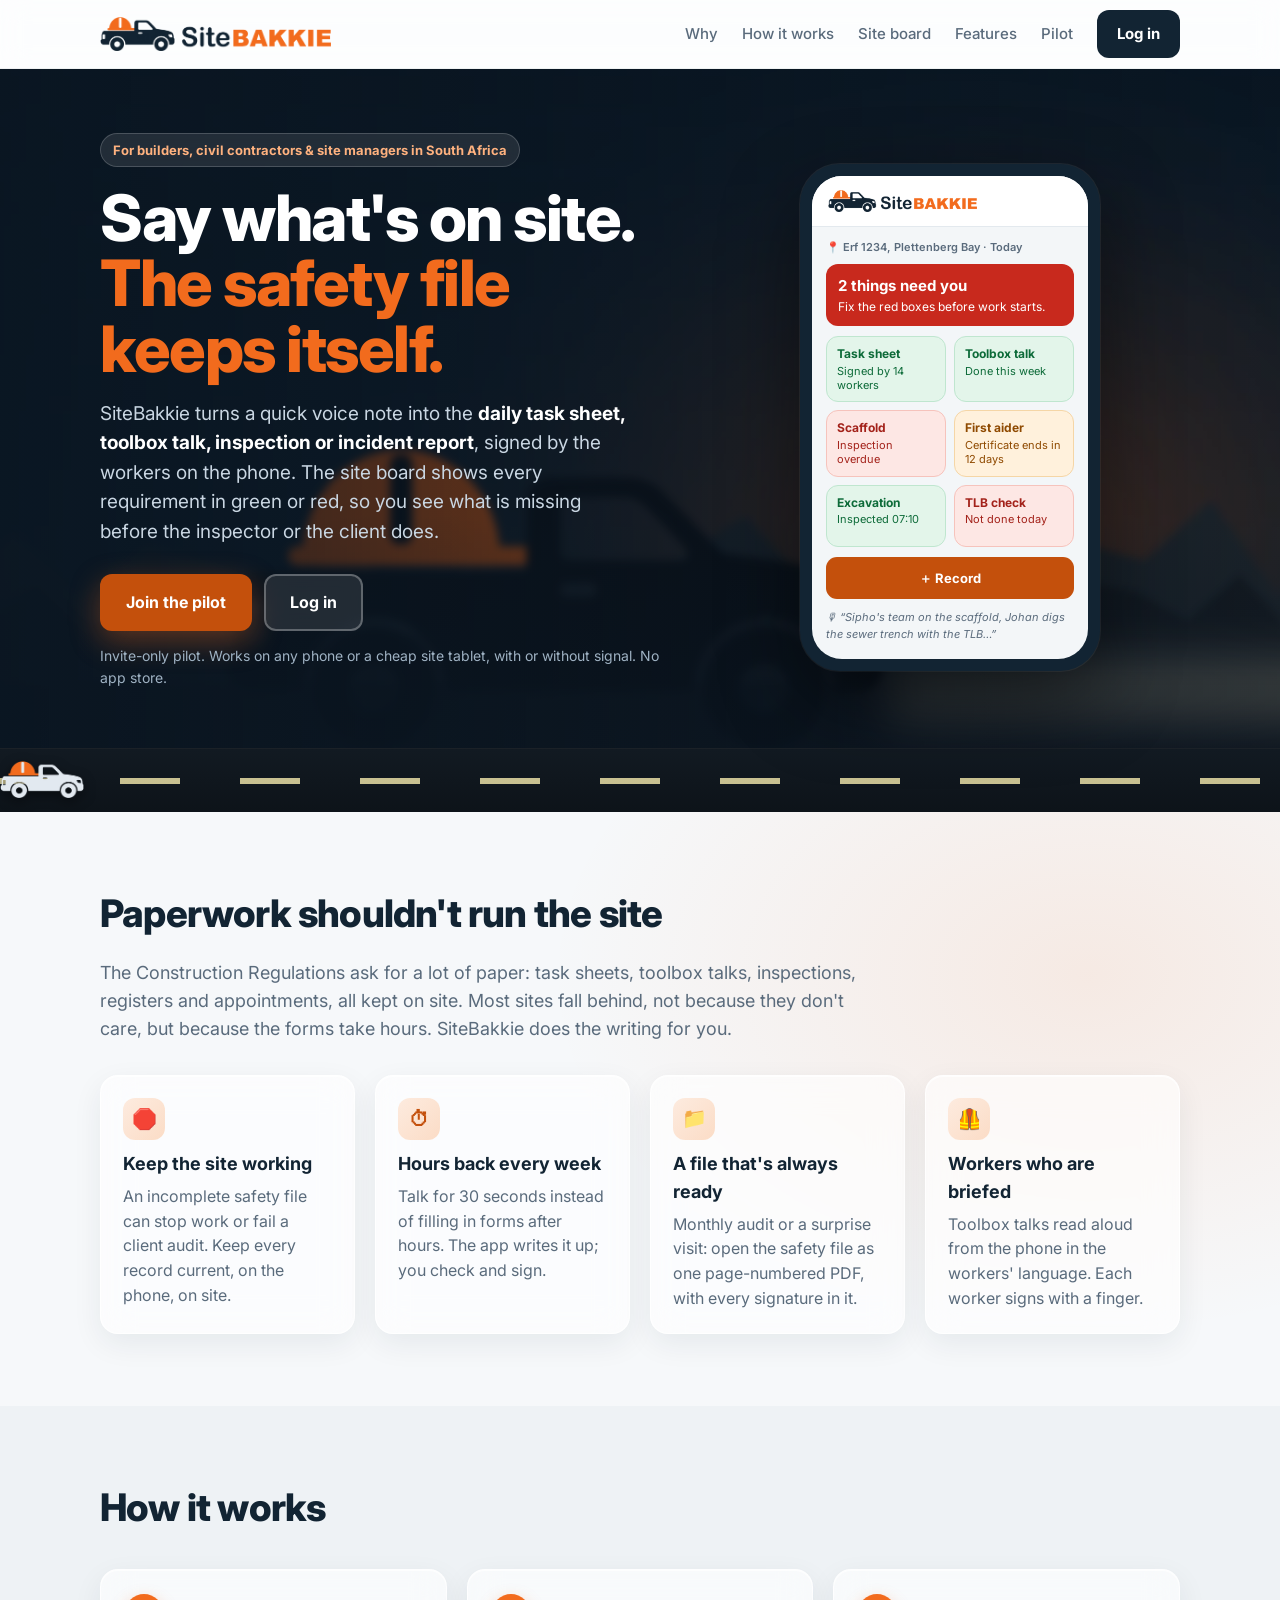
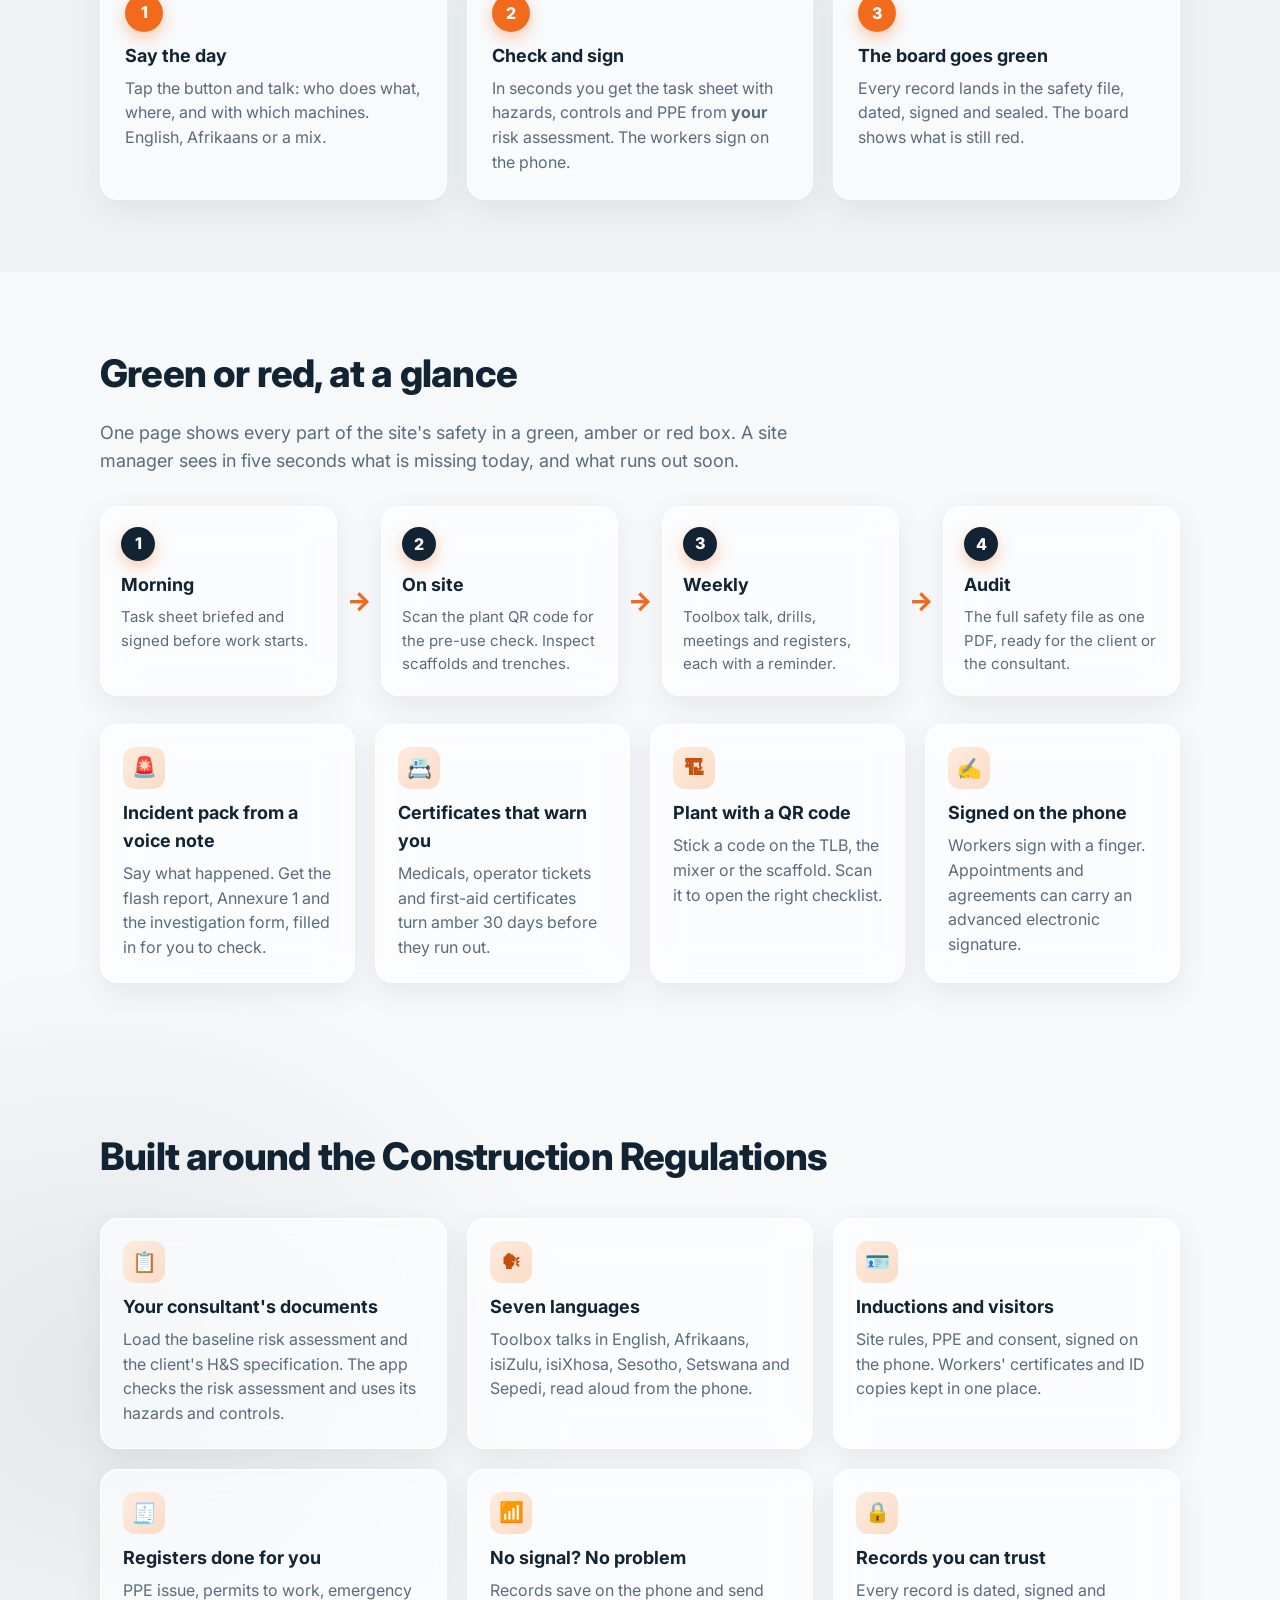
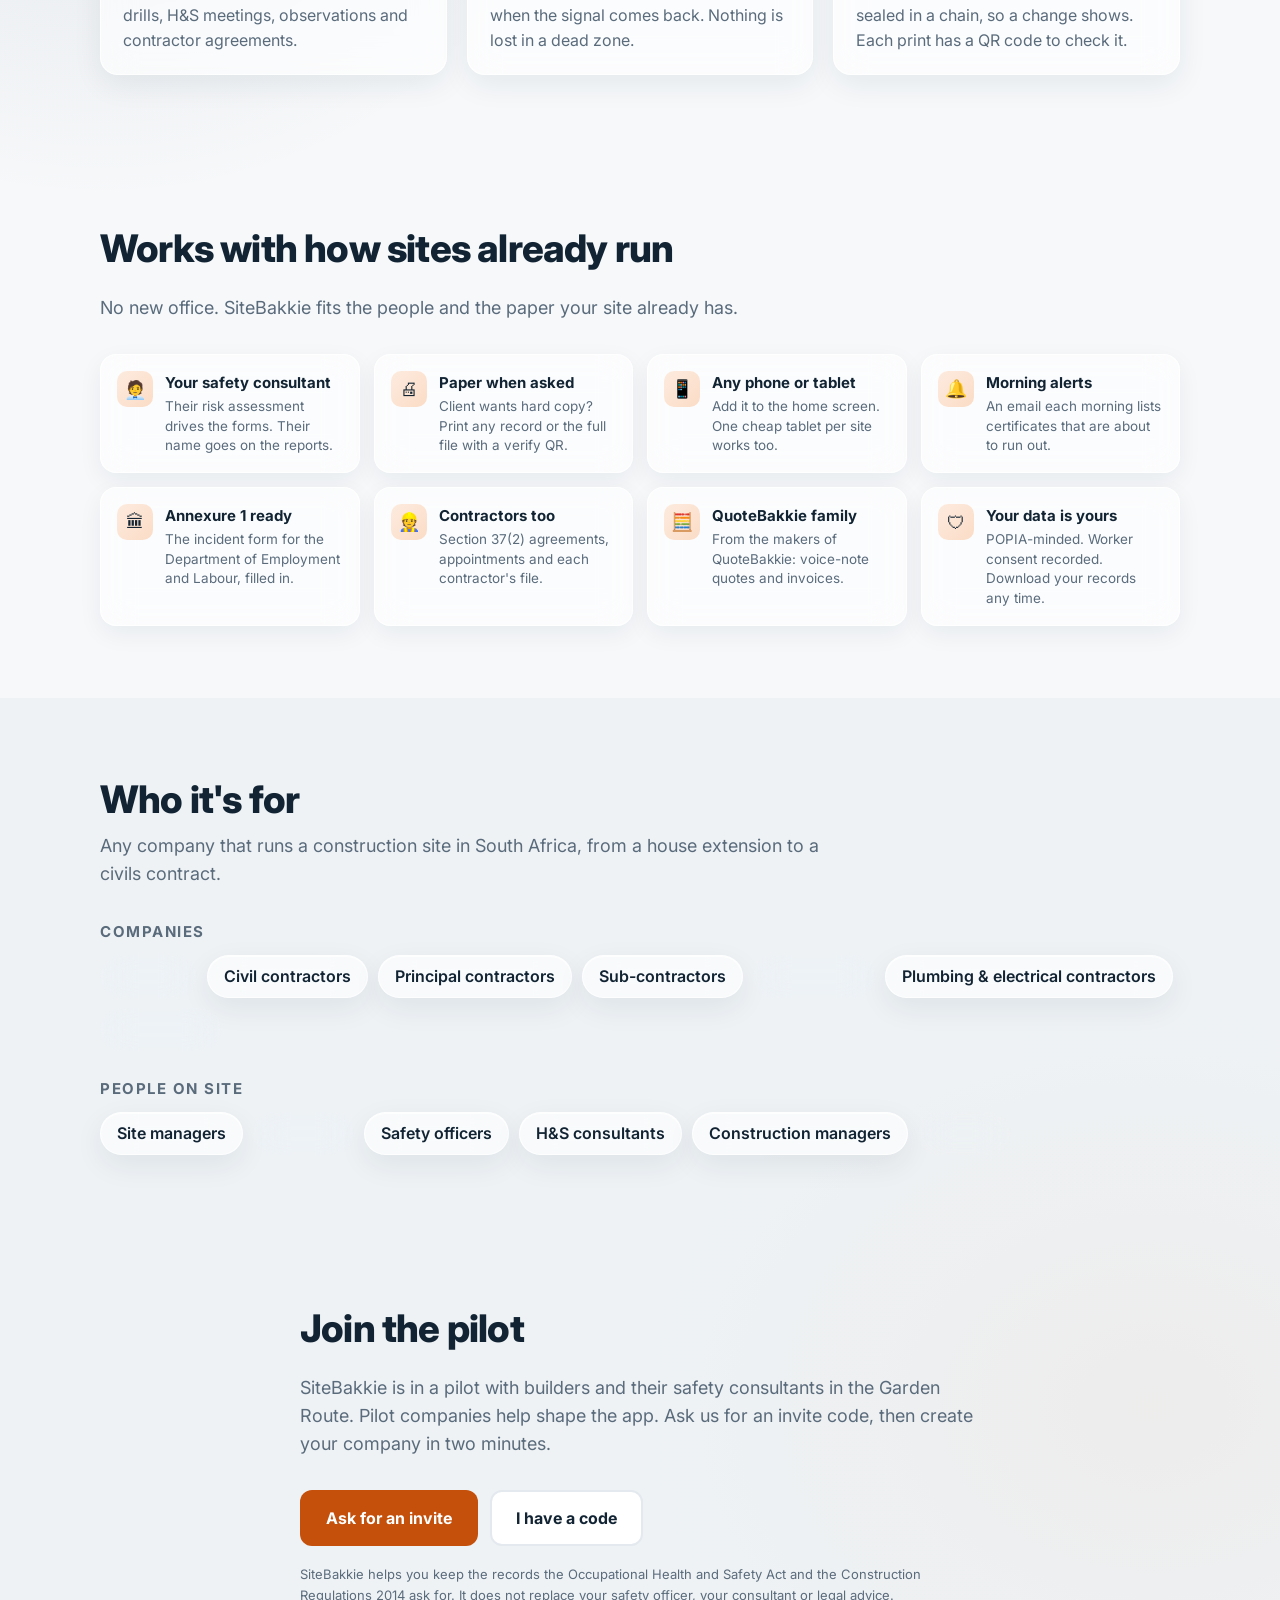
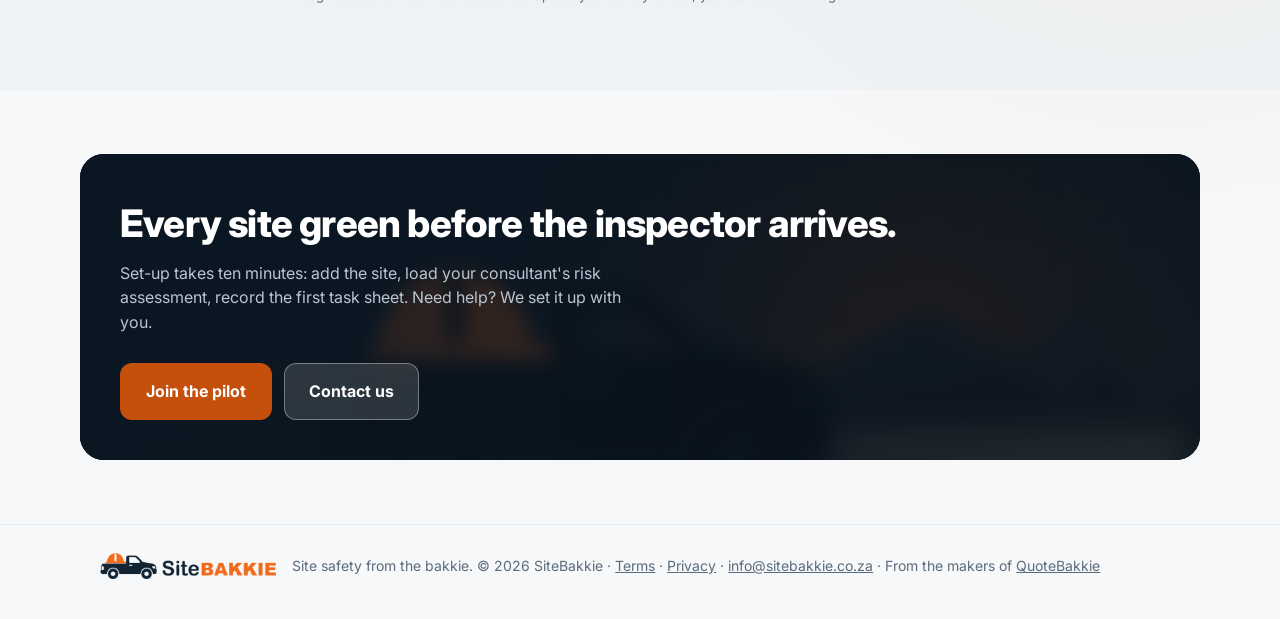
==== web/index.html @ 5ceeb289 "Landing page at the root, in the QuoteBakkie format Same layout, glass cards and bakkie-at-dusk scen" ====
<!doctype html>
<html lang="en">
<head>
<meta charset="utf-8">
<meta name="viewport" content="width=device-width, initial-scale=1">
<title>SiteBakkie · Construction health and safety from a voice note</title>
<meta name="description" content="SiteBakkie turns a voice note into the daily task sheet, toolbox talk, inspection or incident report, signed on the phone. A green-or-red site board shows what is missing. For South African builders and site managers.">
<meta name="theme-color" content="#ffffff">
<meta property="og:title" content="SiteBakkie · Site safety from the bakkie">
<meta property="og:description" content="Say what's on site. The safety file keeps itself.">
<meta property="og:image" content="https://www.sitebakkie.co.za/img/og.jpg">
<meta property="og:image:width" content="1200"><meta property="og:image:height" content="630">
<meta property="og:url" content="https://www.sitebakkie.co.za/"><meta property="og:type" content="website">
<meta property="og:site_name" content="SiteBakkie"><meta name="twitter:card" content="summary_large_image">
<link rel="icon" type="image/png" href="favicon.png">
<link rel="apple-touch-icon" href="icon-192.png">
<link rel="preconnect" href="https://fonts.googleapis.com">
<link rel="preconnect" href="https://fonts.gstatic.com" crossorigin>
<link rel="canonical" href="https://www.sitebakkie.co.za/">
<link href="https://fonts.googleapis.com/css2?family=Inter:wght@400;500;600;700;800&display=swap" rel="stylesheet">
<link rel="stylesheet" href="landing.css">
</head>
<body>

<header class="nav">
  <div class="wrap navrow">
    <a href="/" class="brand"><img src="logo.png" alt="SiteBakkie" height="34"></a>
    <nav class="links">
      <a href="#why">Why</a>
      <a href="#how">How it works</a>
      <a href="#board">Site board</a>
      <a href="#features">Features</a>
      <a href="#pilot">Pilot</a>
    </nav>
    <a href="/app.html" class="btn btn-dark" id="login-top">Log in</a>
  </div>
</header>

<main>
  <section class="hero">
    <div class="wrap herogrid">
      <div>
        <span class="pill">For builders, civil contractors &amp; site managers in South Africa</span>
        <h1>Say what's on site.<br><span class="accent">The safety file keeps itself.</span></h1>
        <p class="lead">SiteBakkie turns a quick voice note into the <b>daily task sheet, toolbox talk, inspection or incident report</b>, signed by the workers on the phone. The site board shows every requirement in green or red, so you see what is missing before the inspector or the client does.</p>
        <div class="ctas">
          <a href="/app.html#signup" class="btn btn-accent btn-lg">Join the pilot</a>
          <a href="/app.html" class="btn btn-ghost btn-lg" id="login-hero">Log in</a>
        </div>
        <p class="fine">Invite-only pilot. Works on any phone or a cheap site tablet, with or without signal. No app store.</p>
      </div>

      <!-- Phone mock: the site board -->
      <div class="phone" aria-hidden="true">
        <div class="screen">
          <div class="ph-head"><img src="logo.png" alt=""></div>
          <div class="ph-site">📍 Erf 1234, Plettenberg Bay · Today</div>
          <div class="ph-sum"><b>2 things need you</b>Fix the red boxes before work starts.</div>
          <div class="tiles">
            <div class="tile t-g"><b>Task sheet</b>Signed by 14 workers</div>
            <div class="tile t-g"><b>Toolbox talk</b>Done this week</div>
            <div class="tile t-r"><b>Scaffold</b>Inspection overdue</div>
            <div class="tile t-a"><b>First aider</b>Certificate ends in 12 days</div>
            <div class="tile t-g"><b>Excavation</b>Inspected 07:10</div>
            <div class="tile t-r"><b>TLB check</b>Not done today</div>
          </div>
          <div class="ph-btn">＋ Record</div>
          <div class="ph-note">🎙 “Sipho's team on the scaffold, Johan digs the sewer trench with the TLB…”</div>
        </div>
      </div>
    </div>
    <div class="road" aria-hidden="true"><img src="img/bakkie-light.png" alt="" class="driver"></div>
  </section>

  <section id="why">
    <div class="wrap">
      <h2>Paperwork shouldn't run the site</h2>
      <p class="sub">The Construction Regulations ask for a lot of paper: task sheets, toolbox talks, inspections, registers and appointments, all kept on site. Most sites fall behind, not because they don't care, but because the forms take hours. SiteBakkie does the writing for you.</p>
      <div class="grid why">
        <div class="feat"><div class="ico">🛑</div><h3>Keep the site working</h3><p>An incomplete safety file can stop work or fail a client audit. Keep every record current, on the phone, on site.</p></div>
        <div class="feat"><div class="ico">⏱</div><h3>Hours back every week</h3><p>Talk for 30 seconds instead of filling in forms after hours. The app writes it up; you check and sign.</p></div>
        <div class="feat"><div class="ico">📁</div><h3>A file that's always ready</h3><p>Monthly audit or a surprise visit: open the safety file as one page-numbered PDF, with every signature in it.</p></div>
        <div class="feat"><div class="ico">🦺</div><h3>Workers who are briefed</h3><p>Toolbox talks read aloud from the phone in the workers' language. Each worker signs with a finger.</p></div>
      </div>
    </div>
  </section>

  <section id="how" class="band">
    <div class="wrap">
      <h2>How it works</h2>
      <div class="steps">
        <div class="step"><div class="num">1</div><h3>Say the day</h3>
          <p>Tap the button and talk: who does what, where, and with which machines. English, Afrikaans or a mix.</p></div>
        <div class="step"><div class="num">2</div><h3>Check and sign</h3>
          <p>In seconds you get the task sheet with hazards, controls and PPE from <b>your</b> risk assessment. The workers sign on the phone.</p></div>
        <div class="step"><div class="num">3</div><h3>The board goes green</h3>
          <p>Every record lands in the safety file, dated, signed and sealed. The board shows what is still red.</p></div>
      </div>
    </div>
  </section>

  <section id="board">
    <div class="wrap">
      <h2>Green or red, at a glance</h2>
      <p class="sub">One page shows every part of the site's safety in a green, amber or red box. A site manager sees in five seconds what is missing today, and what runs out soon.</p>
      <div class="flow">
        <div class="fstep"><div class="fnum">1</div><h3>Morning</h3><p>Task sheet briefed and signed before work starts.</p></div>
        <div class="farrow">→</div>
        <div class="fstep"><div class="fnum">2</div><h3>On site</h3><p>Scan the plant QR code for the pre-use check. Inspect scaffolds and trenches.</p></div>
        <div class="farrow">→</div>
        <div class="fstep"><div class="fnum">3</div><h3>Weekly</h3><p>Toolbox talk, drills, meetings and registers, each with a reminder.</p></div>
        <div class="farrow">→</div>
        <div class="fstep"><div class="fnum">4</div><h3>Audit</h3><p>The full safety file as one PDF, ready for the client or the consultant.</p></div>
      </div>
      <div class="grid inv">
        <div class="feat"><div class="ico">🚨</div><h3>Incident pack from a voice note</h3><p>Say what happened. Get the flash report, Annexure 1 and the investigation form, filled in for you to check.</p></div>
        <div class="feat"><div class="ico">📇</div><h3>Certificates that warn you</h3><p>Medicals, operator tickets and first-aid certificates turn amber 30 days before they run out.</p></div>
        <div class="feat"><div class="ico">🏗</div><h3>Plant with a QR code</h3><p>Stick a code on the TLB, the mixer or the scaffold. Scan it to open the right checklist.</p></div>
        <div class="feat"><div class="ico">✍️</div><h3>Signed on the phone</h3><p>Workers sign with a finger. Appointments and agreements can carry an advanced electronic signature.</p></div>
      </div>
    </div>
  </section>

  <section id="features">
    <div class="wrap">
      <h2>Built around the Construction Regulations</h2>
      <div class="grid">
        <div class="feat"><div class="ico">📋</div><h3>Your consultant's documents</h3><p>Load the baseline risk assessment and the client's H&amp;S specification. The app checks the risk assessment and uses its hazards and controls.</p></div>
        <div class="feat"><div class="ico">🗣</div><h3>Seven languages</h3><p>Toolbox talks in English, Afrikaans, isiZulu, isiXhosa, Sesotho, Setswana and Sepedi, read aloud from the phone.</p></div>
        <div class="feat"><div class="ico">🪪</div><h3>Inductions and visitors</h3><p>Site rules, PPE and consent, signed on the phone. Workers' certificates and ID copies kept in one place.</p></div>
        <div class="feat"><div class="ico">🧾</div><h3>Registers done for you</h3><p>PPE issue, permits to work, emergency drills, H&amp;S meetings, observations and contractor agreements.</p></div>
        <div class="feat"><div class="ico">📶</div><h3>No signal? No problem</h3><p>Records save on the phone and send when the signal comes back. Nothing is lost in a dead zone.</p></div>
        <div class="feat"><div class="ico">🔒</div><h3>Records you can trust</h3><p>Every record is dated, signed and sealed in a chain, so a change shows. Each print has a QR code to check it.</p></div>
      </div>
    </div>
  </section>

  <section id="works-with">
    <div class="wrap">
      <h2>Works with how sites already run</h2>
      <p class="sub">No new office. SiteBakkie fits the people and the paper your site already has.</p>
      <div class="mini-grid">
        <div class="mini-f"><div class="mi">🧑‍💼</div><div><h3>Your safety consultant</h3><p>Their risk assessment drives the forms. Their name goes on the reports.</p></div></div>
        <div class="mini-f"><div class="mi">🖨</div><div><h3>Paper when asked</h3><p>Client wants hard copy? Print any record or the full file with a verify QR.</p></div></div>
        <div class="mini-f"><div class="mi">📱</div><div><h3>Any phone or tablet</h3><p>Add it to the home screen. One cheap tablet per site works too.</p></div></div>
        <div class="mini-f"><div class="mi">🔔</div><div><h3>Morning alerts</h3><p>An email each morning lists certificates that are about to run out.</p></div></div>
        <div class="mini-f"><div class="mi">🏛</div><div><h3>Annexure 1 ready</h3><p>The incident form for the Department of Employment and Labour, filled in.</p></div></div>
        <div class="mini-f"><div class="mi">👷</div><div><h3>Contractors too</h3><p>Section 37(2) agreements, appointments and each contractor's file.</p></div></div>
        <div class="mini-f"><div class="mi">🧮</div><div><h3>QuoteBakkie family</h3><p>From the makers of QuoteBakkie: voice-note quotes and invoices.</p></div></div>
        <div class="mini-f"><div class="mi">🛡</div><div><h3>Your data is yours</h3><p>POPIA-minded. Worker consent recorded. Download your records any time.</p></div></div>
      </div>
    </div>
  </section>

  <section class="band trades">
    <div class="wrap">
      <h2>Who it's for</h2>
      <p class="sub">Any company that runs a construction site in South Africa, from a house extension to a civils contract.</p>
      <h3 class="chiphead">Companies</h3>
      <div class="chips"><span>Builders</span><span>Civil contractors</span><span>Principal contractors</span><span>Sub-contractors</span><span>Renovators</span><span>Plumbing &amp; electrical contractors</span><span>Developers</span></div>
      <h3 class="chiphead">People on site</h3>
      <div class="chips"><span>Site managers</span><span>Foremen</span><span>Safety officers</span><span>H&amp;S consultants</span><span>Construction managers</span><span>Owners</span></div>
    </div>
  </section>

  <section id="pilot" class="band">
    <div class="wrap pilot">
      <h2>Join the pilot</h2>
      <p class="sub">SiteBakkie is in a pilot with builders and their safety consultants in the Garden Route. Pilot companies help shape the app. Ask us for an invite code, then create your company in two minutes.</p>
      <div class="ctas">
        <a href="mailto:info@sitebakkie.co.za?subject=SiteBakkie%20pilot" class="btn btn-accent btn-lg">Ask for an invite</a>
        <a href="/app.html#signup" class="btn btn-ghost btn-lg">I have a code</a>
      </div>
      <p class="legal">SiteBakkie helps you keep the records the Occupational Health and Safety Act and the Construction Regulations 2014 ask for. It does not replace your safety officer, your consultant or legal advice.</p>
    </div>
  </section>

  <section class="cta">
    <div class="wrap ctabox">
      <div>
        <h2>Every site green before the inspector arrives.</h2>
        <p>Set-up takes ten minutes: add the site, load your consultant's risk assessment, record the first task sheet. Need help? We set it up with you.</p>
      </div>
      <div class="ctas">
        <a href="/app.html#signup" class="btn btn-accent btn-lg">Join the pilot</a>
        <a href="mailto:info@sitebakkie.co.za" class="btn btn-light btn-lg">Contact us</a>
      </div>
    </div>
  </section>
</main>

<footer>
  <div class="wrap footrow">
    <img src="logo.png" alt="SiteBakkie" height="26">
    <span>Site safety from the bakkie. © 2026 SiteBakkie · <a href="/terms.html">Terms</a> · <a href="/privacy.html">Privacy</a> · <a href="mailto:info@sitebakkie.co.za">info@sitebakkie.co.za</a> · From the makers of <a href="https://www.quotebakkie.co.za">QuoteBakkie</a></span>
  </div>
</footer>

<script>
  // Someone who has logged in before sees "Open app" instead of "Log in".
  try {
    if (localStorage.getItem("ss-token"))
      ["login-top", "login-hero"].forEach(function (id) { document.getElementById(id).textContent = "Open app"; });
  } catch (e) {}
</script>
</body>
</html>
---- web/landing.css ----
:root { --navy: #122433; --accent: #f26b1d; --accent-dk: #c4500c; --ink: #122433; --muted: #5a6b7c;
  --bg: #ffffff; --soft: #f3f6f8; --line: #e3e9ee; }
* { box-sizing: border-box; }
html { scroll-behavior: smooth; }
body { margin: 0; background: var(--bg); color: var(--ink); font: 16px/1.55 Inter, -apple-system, "Segoe UI", Roboto, sans-serif; }
a { color: inherit; }
img { display: block; }
.wrap { max-width: 1120px; margin: 0 auto; padding: 0 20px; }

/* nav */
.nav { position: sticky; top: 0; z-index: 10; background: rgba(255,255,255,.94); backdrop-filter: blur(8px); border-bottom: 1px solid var(--line); }
.navrow { display: flex; align-items: center; gap: 24px; height: 68px; }
.brand img { height: 34px; width: auto; }
.links { display: flex; gap: 24px; margin-left: auto; font-weight: 500; font-size: 15px; }
.links a { text-decoration: none; color: var(--muted); } .links a:hover { color: var(--ink); }

/* buttons */
.btn { display: inline-flex; align-items: center; justify-content: center; text-decoration: none; font-weight: 700;
  border-radius: 12px; padding: 10px 18px; font-size: 15px; border: 2px solid transparent; white-space: nowrap; }
.btn-lg { padding: 14px 24px; font-size: 16px; }
.btn-dark { background: var(--navy); color: #fff; }
.btn-accent { background: var(--accent); color: #fff; } .btn-accent:hover { background: var(--accent-dk); }
.btn-ghost { border-color: var(--line); color: var(--ink); background: #fff; } .btn-ghost:hover { border-color: var(--ink); }
.btn-light { background: #fff; color: var(--navy); }

/* hero */
.hero { padding: 64px 0 72px; background: linear-gradient(180deg, #fff 0%, var(--soft) 100%); }
.herogrid { display: grid; grid-template-columns: 1.1fr .9fr; gap: 56px; align-items: center; }
.pill { display: inline-block; background: #fdebdf; color: var(--accent-dk); font-weight: 700; font-size: 13px; padding: 6px 12px; border-radius: 99px; }
h1 { font-size: clamp(40px, 6vw, 64px); line-height: 1.02; letter-spacing: -1.5px; margin: 18px 0 18px; font-weight: 800; }
.accent { color: var(--accent); }
.lead { font-size: 19px; color: var(--muted); max-width: 540px; margin: 0 0 28px; }
.ctas { display: flex; gap: 12px; flex-wrap: wrap; }
.fine { color: var(--muted); font-size: 14px; margin-top: 14px; }

/* phone mock */
.phone { justify-self: center; width: 300px; border-radius: 40px; background: var(--navy); padding: 12px;
  box-shadow: 0 30px 60px rgba(18,36,51,.25); }
.screen { background: var(--soft); border-radius: 30px; overflow: hidden; padding-bottom: 16px; }
.ph-head { background: #fff; padding: 14px 16px; border-bottom: 1px solid var(--line); }
.ph-head img { height: 22px; }
.ph-card { background: #fff; margin: 14px; border-radius: 14px; padding: 14px; border: 1px solid var(--line); font-size: 12px; }
.ph-num { color: var(--muted); font-size: 11px; }
.ph-title { font-weight: 800; font-size: 15px; margin: 2px 0; }
.ph-cust { color: var(--muted); margin-bottom: 8px; }
.ph-line { display: flex; justify-content: space-between; gap: 8px; padding: 6px 0; border-bottom: 1px solid var(--line); }
.ph-line b { white-space: nowrap; font-weight: 600; }
.ph-line.tbc b { color: #a26a00; }
.ph-total { display: flex; justify-content: space-between; font-weight: 800; font-size: 14px; padding-top: 8px;
  margin-top: 4px; border-top: 2px solid var(--accent); }
.ph-btn { margin: 0 14px; background: var(--accent); color: #fff; text-align: center; font-weight: 700; font-size: 13px; padding: 11px; border-radius: 11px; }
.ph-note { margin: 10px 14px 0; font-size: 11px; color: var(--muted); font-style: italic; }

/* sections */
section { padding: 72px 0; }
.band { background: var(--soft); }
h2 { font-size: clamp(28px, 4vw, 38px); letter-spacing: -.8px; margin: 0 0 32px; font-weight: 800; }
h3 { font-size: 18px; margin: 10px 0 6px; }
.steps { display: grid; grid-template-columns: repeat(3, 1fr); gap: 20px; }
.step { background: #fff; border-radius: 18px; padding: 24px; border: 1px solid var(--line); }
.step p, .feat p { color: var(--muted); margin: 0; }
.num { width: 38px; height: 38px; border-radius: 50%; background: var(--accent); color: #fff; font-weight: 800; display: grid; place-items: center; }
.grid { display: grid; grid-template-columns: repeat(3, 1fr); gap: 20px; }
.feat { padding: 22px; border-radius: 18px; border: 1px solid var(--line); }
.ico { width: 42px; height: 42px; border-radius: 12px; background: #fdebdf; color: var(--accent-dk); display: grid; place-items: center; font-weight: 800; font-size: 20px; }
.trades h2 { margin-bottom: 20px; }
.chiphead { font-size: 15px; color: var(--muted); text-transform: uppercase; letter-spacing: 1.5px; margin: 26px 0 12px; }
.sub { font-size: 18px; color: var(--muted); max-width: 760px; margin: -16px 0 32px; }
.grid.why { grid-template-columns: repeat(4, 1fr); }
.lead b { color: var(--ink); }
.chips { display: flex; flex-wrap: wrap; gap: 10px; }
.chips span { background: #fff; border: 1px solid var(--line); border-radius: 99px; padding: 8px 16px; font-weight: 600; }

.cta { padding: 64px 0; }
.ctabox { background: var(--navy); color: #fff; border-radius: 24px; padding: 40px; display: flex; gap: 28px;
  align-items: center; justify-content: space-between; flex-wrap: wrap; }
.ctabox h2 { margin-bottom: 8px; color: #fff; }
.ctabox p { color: #b9c6d2; margin: 0; max-width: 520px; }

footer { border-top: 1px solid var(--line); padding: 28px 0 40px; color: var(--muted); font-size: 14px; }
.footrow { display: flex; align-items: center; gap: 16px; flex-wrap: wrap; }
.footrow img { height: 26px; width: auto; }

.prices { display: grid; grid-template-columns: repeat(3, 1fr); gap: 20px; align-items: stretch; }
.price { background: #fff; border: 1px solid var(--line); border-radius: 20px; padding: 26px; display: flex; flex-direction: column; }
.price h3 { margin: 12px 0 4px; font-size: 18px; }
.price .amt { font-size: 40px; font-weight: 800; letter-spacing: -1px; }
.price .amt span { font-size: 16px; font-weight: 600; color: var(--muted); letter-spacing: 0; }
.price p { color: var(--muted); flex: 1; }
.price .btn { margin-top: 8px; }
.founder-card { border: 2px solid var(--accent); }
footer a { color: inherit; }
.flow { display: flex; align-items: stretch; gap: 10px; margin-bottom: 28px; }
.fstep { flex: 1; background: var(--soft); border-radius: 18px; padding: 20px; }
.fstep p { color: var(--muted); margin: 0; font-size: 15px; }
.fnum { width: 34px; height: 34px; border-radius: 50%; background: var(--navy); color: #fff; font-weight: 800; display: grid; place-items: center; }
.farrow { align-self: center; color: var(--accent); font-size: 26px; font-weight: 800; }
.grid.inv { grid-template-columns: repeat(4, 1fr); }
@media (max-width: 1060px) { .grid.why, .grid.inv { grid-template-columns: repeat(2, 1fr); } }
@media (max-width: 860px) {
  .herogrid { grid-template-columns: 1fr; gap: 40px; }
  .links { display: none; }
  .navrow { justify-content: space-between; }
  .steps, .grid, .grid.why, .grid.inv, .prices { grid-template-columns: 1fr; }
  .flow { flex-direction: column; } .farrow { transform: rotate(90deg); }
  .hero { padding: 40px 0 56px; }
  section { padding: 56px 0; }
  .ctabox { padding: 28px; }
}
@media (max-width: 360px) { .phone { width: 100%; } }


/* ================= Bakkie touches: scene, glass, road ================= */
body {
  background:
    radial-gradient(900px 600px at 85% 18%, rgba(242,107,29,.10), transparent 60%),
    radial-gradient(800px 700px at 8% 55%, rgba(18,36,51,.08), transparent 60%),
    radial-gradient(900px 700px at 90% 85%, rgba(242,107,29,.09), transparent 60%),
    #f6f8fa;
}
.nav { background: rgba(255,255,255,.72); backdrop-filter: blur(14px) saturate(1.4); -webkit-backdrop-filter: blur(14px) saturate(1.4);
  border-bottom: 1px solid rgba(18,36,51,.06); }

/* hero: blurred bakkie at dusk */
.hero { position: relative; overflow: hidden; background: #0c1a28; color: #fff; padding-bottom: 110px; }
.hero::before { content: ""; position: absolute; inset: -40px; background: url("img/site-scene.jpg") center 70% / cover no-repeat;
  filter: blur(4px) saturate(1.15) brightness(.9); transform: scale(1.04); }
.hero::after { content: ""; position: absolute; inset: 0;
  background: linear-gradient(90deg, rgba(10,22,34,.90) 0%, rgba(10,22,34,.62) 42%, rgba(10,22,34,.15) 100%),
              linear-gradient(180deg, rgba(10,22,34,.0) 60%, rgba(10,22,34,.55) 100%); }
.hero .wrap { position: relative; z-index: 2; }
.hero h1 { color: #fff; }
.hero .lead { color: #c9d6e2; }
.hero .lead b { color: #fff; }
.hero .fine { color: #9fb2c3; }
.hero .pill { background: rgba(255,255,255,.10); color: #ffb27f; border: 1px solid rgba(255,255,255,.18);
  backdrop-filter: blur(10px); -webkit-backdrop-filter: blur(10px); }
.hero .btn-ghost { background: rgba(255,255,255,.10); color: #fff; border-color: rgba(255,255,255,.28);
  backdrop-filter: blur(10px); -webkit-backdrop-filter: blur(10px); }
.hero .btn-ghost:hover { border-color: #fff; }
.hero .btn-accent { box-shadow: 0 10px 30px rgba(242,107,29,.35); }
.phone { color: var(--ink); box-shadow: 0 30px 80px rgba(0,0,0,.45), 0 0 0 1px rgba(255,255,255,.08); }

/* the road */
.road { position: absolute; left: 0; right: 0; bottom: 0; height: 64px; z-index: 1;
  background: linear-gradient(180deg, #121a22, #0d1319); border-top: 1px solid rgba(255,255,255,.06); overflow: hidden; }
.road::after { content: ""; position: absolute; left: -120px; right: -120px; top: 29px; height: 6px; border-radius: 3px;
  background: repeating-linear-gradient(90deg, #e9dfa6 0 60px, transparent 60px 120px); opacity: .85;
  animation: drive 3s linear infinite; }
@keyframes drive { to { transform: translateX(-120px); } }
@media (prefers-reduced-motion: reduce) { .road::after { animation: none; } }

/* glass cards */
.step, .feat, .price, .fstep, .chips span {
  background: rgba(255,255,255,.62);
  backdrop-filter: blur(16px) saturate(1.3); -webkit-backdrop-filter: blur(16px) saturate(1.3);
  border: 1px solid rgba(255,255,255,.8);
  box-shadow: 0 10px 30px rgba(18,36,51,.07), inset 0 1px 0 rgba(255,255,255,.7);
}
.feat, .step, .price { transition: transform .2s ease, box-shadow .2s ease; }
.feat:hover, .step:hover, .price:hover { transform: translateY(-3px); box-shadow: 0 16px 40px rgba(18,36,51,.12); }
.band { background: rgba(232,239,243,.55); }
.founder-card { border: 2px solid var(--accent); box-shadow: 0 16px 40px rgba(242,107,29,.18); }
.ico { background: linear-gradient(135deg, #fdebdf, #fbdcc6); }
.num, .fnum { box-shadow: 0 6px 16px rgba(242,107,29,.35); }
.num { background: var(--accent); } .fnum { background: var(--navy); }

/* call to action on the same blurred scene */
.ctabox { position: relative; overflow: hidden; background: #0c1a28; }
.ctabox::before { content: ""; position: absolute; inset: -30px; background: url("img/site-scene-blur.jpg") center 65% / cover;
  filter: blur(4px) brightness(.75); }
.ctabox::after { content: ""; position: absolute; inset: 0; background: linear-gradient(90deg, rgba(10,22,34,.92), rgba(10,22,34,.55)); }
.ctabox > * { position: relative; z-index: 1; }
.ctabox .btn-light { background: rgba(255,255,255,.14); color: #fff; border: 1px solid rgba(255,255,255,.35);
  backdrop-filter: blur(10px); -webkit-backdrop-filter: blur(10px); }

.road .driver { position: absolute; bottom: 14px; left: 0; width: 84px; height: auto; z-index: 2;
  animation: cruise 16s linear infinite; filter: drop-shadow(0 4px 6px rgba(0,0,0,.5)); }
@keyframes cruise { from { transform: translateX(-120px); } to { transform: translateX(calc(100vw + 20px)); } }
@media (prefers-reduced-motion: reduce) { .road .driver { animation: none; transform: translateX(40px); } }

/* contrast: white text on a darker orange */
.btn-accent { background: #c4500c; } .btn-accent:hover { background: #a8440a; }

/* works with */
.mini-grid { display: grid; grid-template-columns: repeat(4, 1fr); gap: 14px; }
.mini-f { display: flex; gap: 12px; align-items: flex-start; padding: 16px; border-radius: 16px;
  background: rgba(255,255,255,.62); backdrop-filter: blur(16px) saturate(1.3); -webkit-backdrop-filter: blur(16px) saturate(1.3);
  border: 1px solid rgba(255,255,255,.8); box-shadow: 0 8px 24px rgba(18,36,51,.06); }
.mini-f h3 { font-size: 15px; margin: 0 0 3px; }
.mini-f p { margin: 0; font-size: 13.5px; color: var(--muted); line-height: 1.45; }
.mi { flex: none; width: 36px; height: 36px; border-radius: 10px; display: grid; place-items: center; font-size: 18px;
  background: linear-gradient(135deg, #fdebdf, #fbdcc6); }
@media (max-width: 1060px) { .mini-grid { grid-template-columns: repeat(2, 1fr); } }
@media (max-width: 560px) { .mini-grid { grid-template-columns: 1fr; } }

/* phone mock: the site board */
.ph-site { font-size: 11px; color: var(--muted); margin: 12px 14px 0; font-weight: 600; }
.ph-sum { margin: 8px 14px 0; border-radius: 12px; padding: 10px 12px; background: #c8291d; color: #fff; font-size: 12px; }
.ph-sum b { display: block; font-size: 15px; }
.tiles { display: grid; grid-template-columns: 1fr 1fr; gap: 8px; margin: 10px 14px; }
.tile { border-radius: 12px; padding: 9px 10px; font-size: 11px; line-height: 1.3; border: 1px solid transparent; min-height: 62px; }
.tile b { display: block; font-size: 12px; margin-bottom: 2px; }
.t-g { background: #e3f5ea; color: #0d6b39; border-color: #bfe6cf; }
.t-r { background: #fde7e4; color: #a3221a; border-color: #f6c3bc; }
.t-a { background: #fff1dc; color: #8f4a00; border-color: #f5d6a6; }
.ph-btn { background: var(--accent-dk); }
.legal { font-size: 13px; color: var(--muted); max-width: 820px; margin-top: 18px; }
.pilot { max-width: 720px; }
@media (max-width: 420px) {
  .navrow { gap: 12px; }
  .brand img { height: 27px; }
  .nav .btn { padding: 8px 14px; }
}
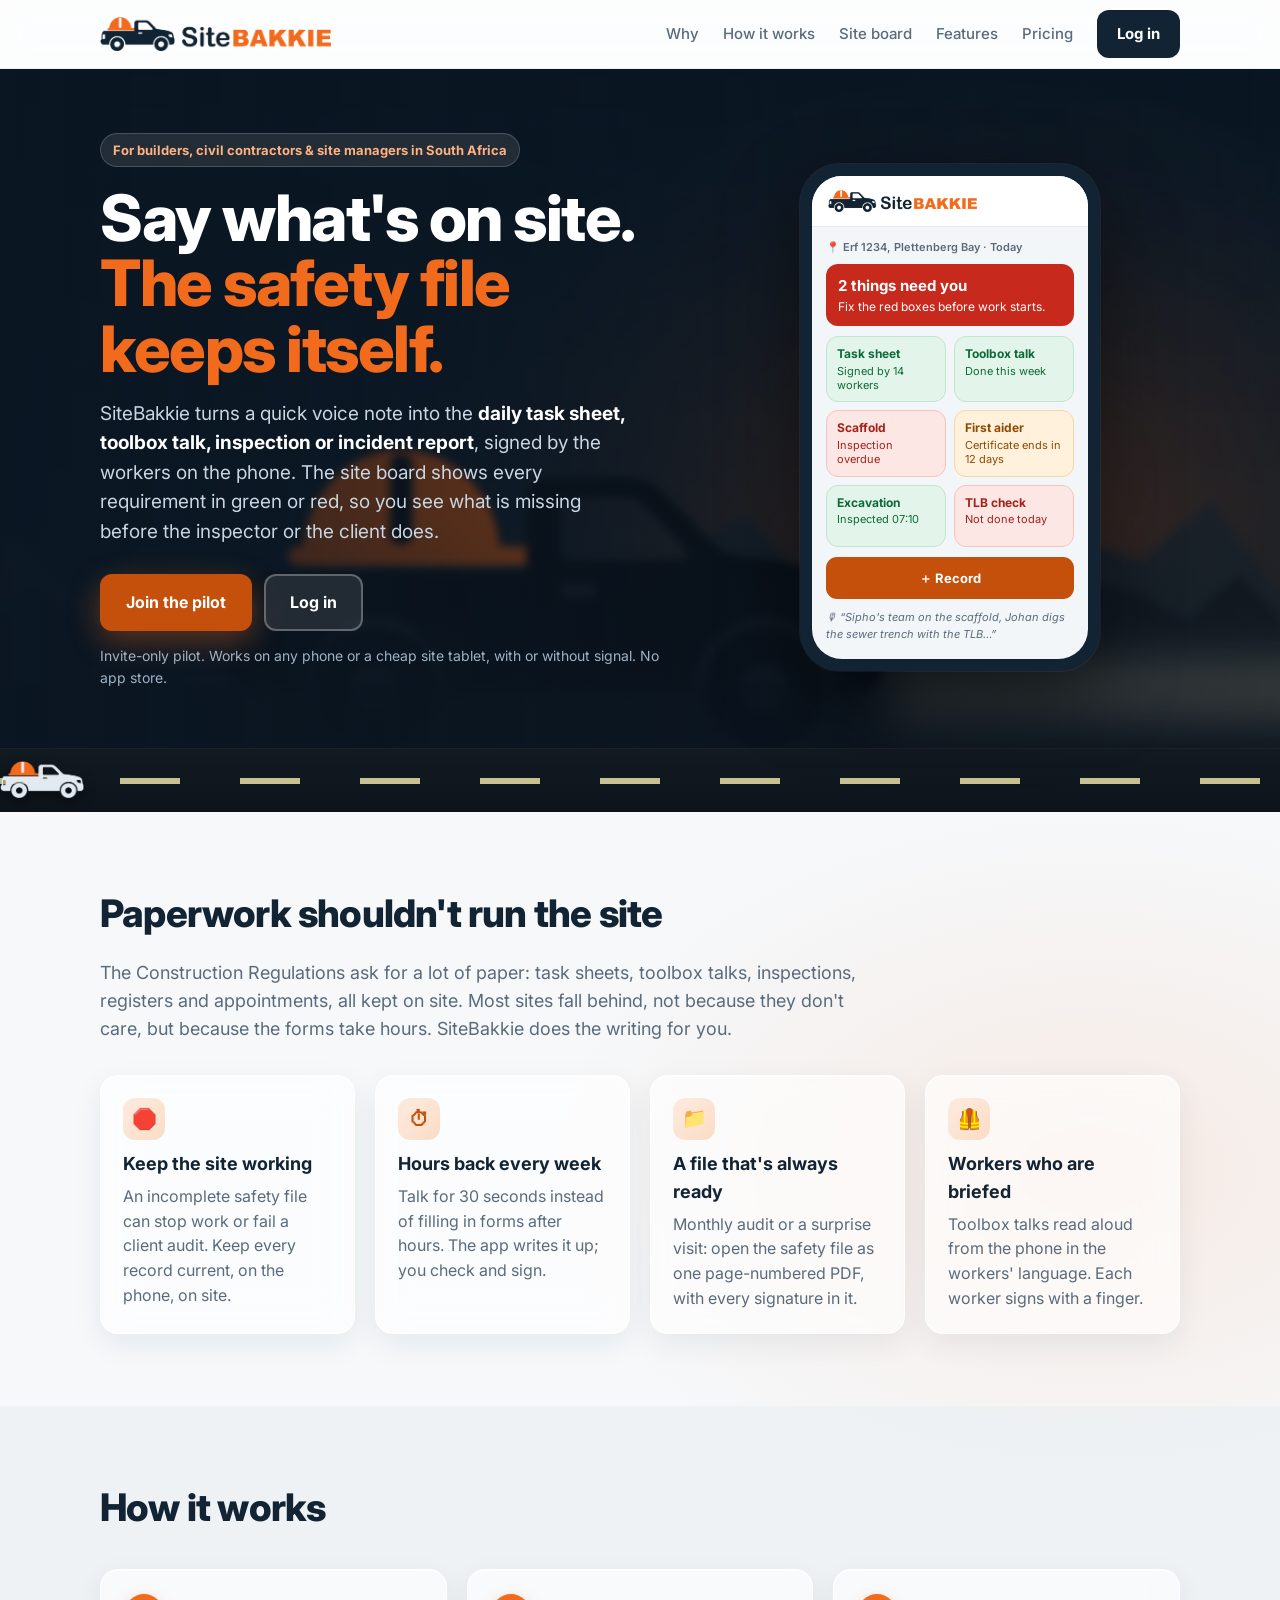
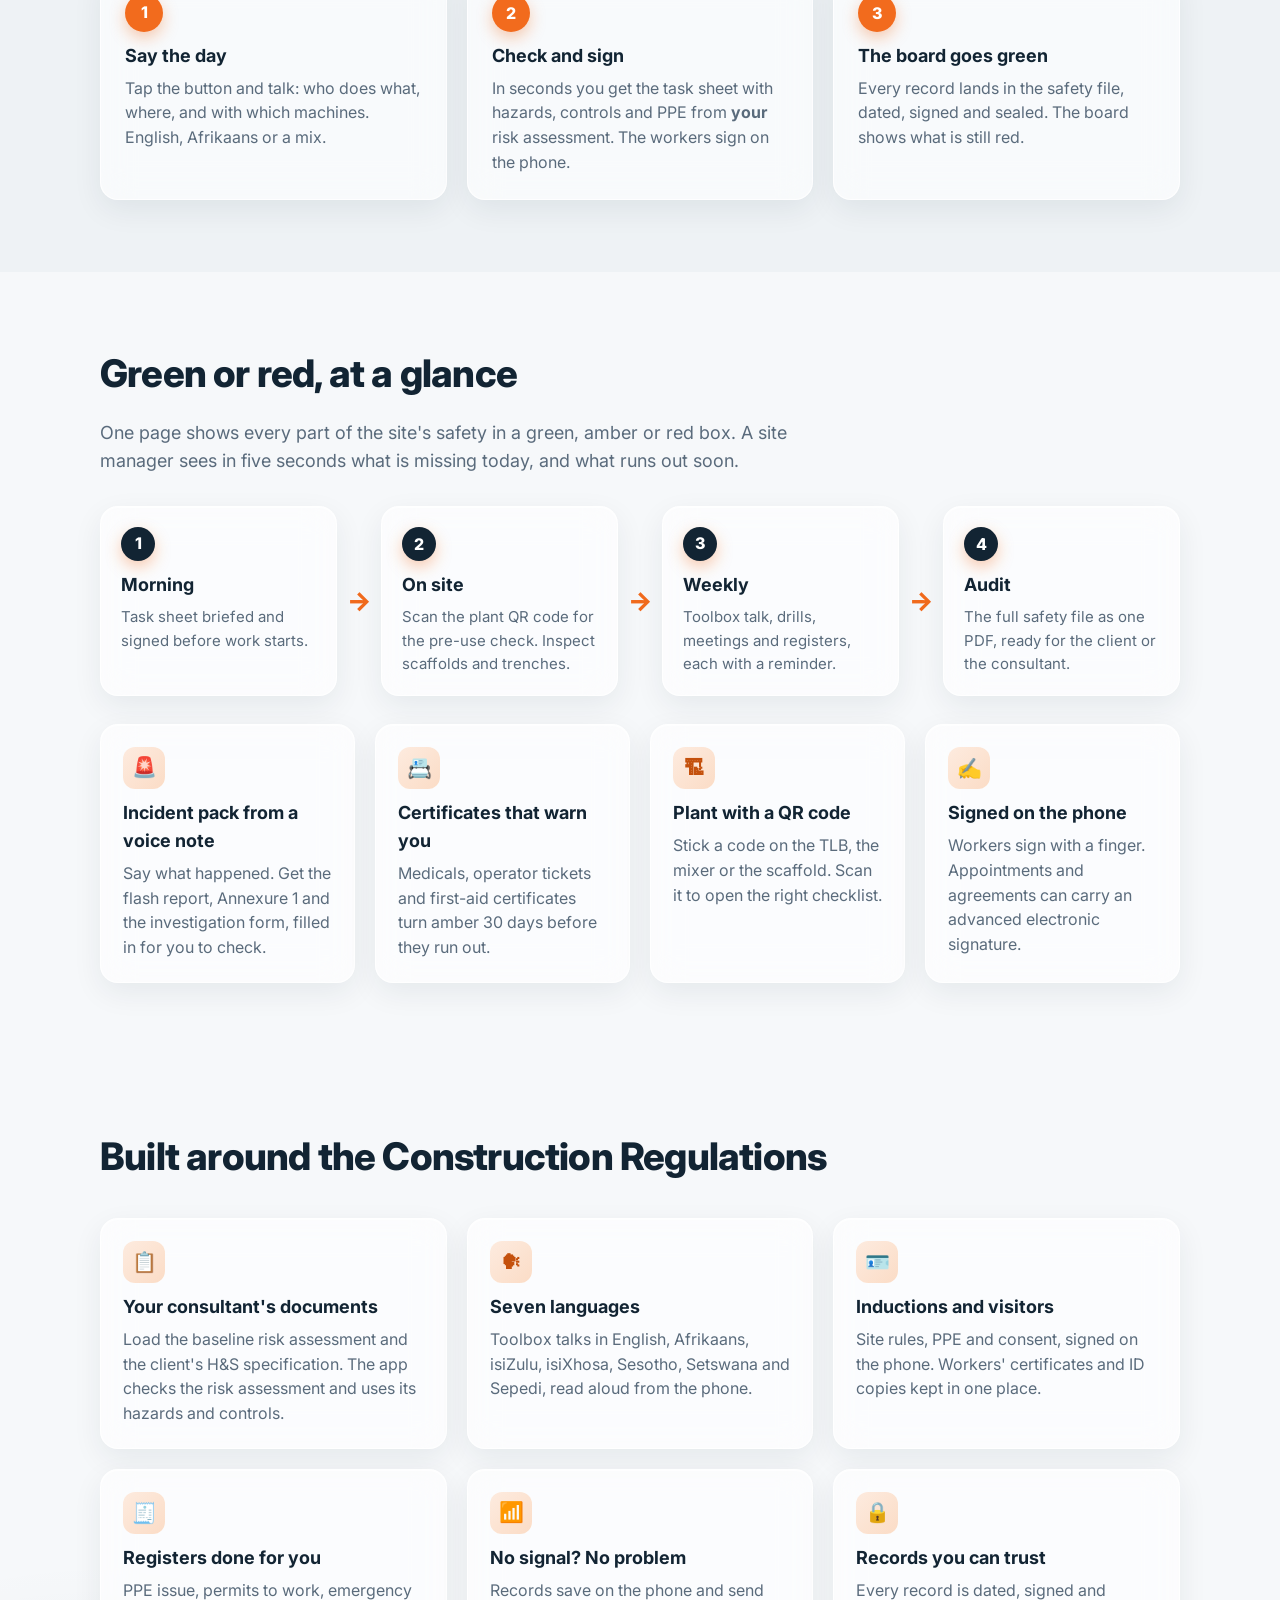
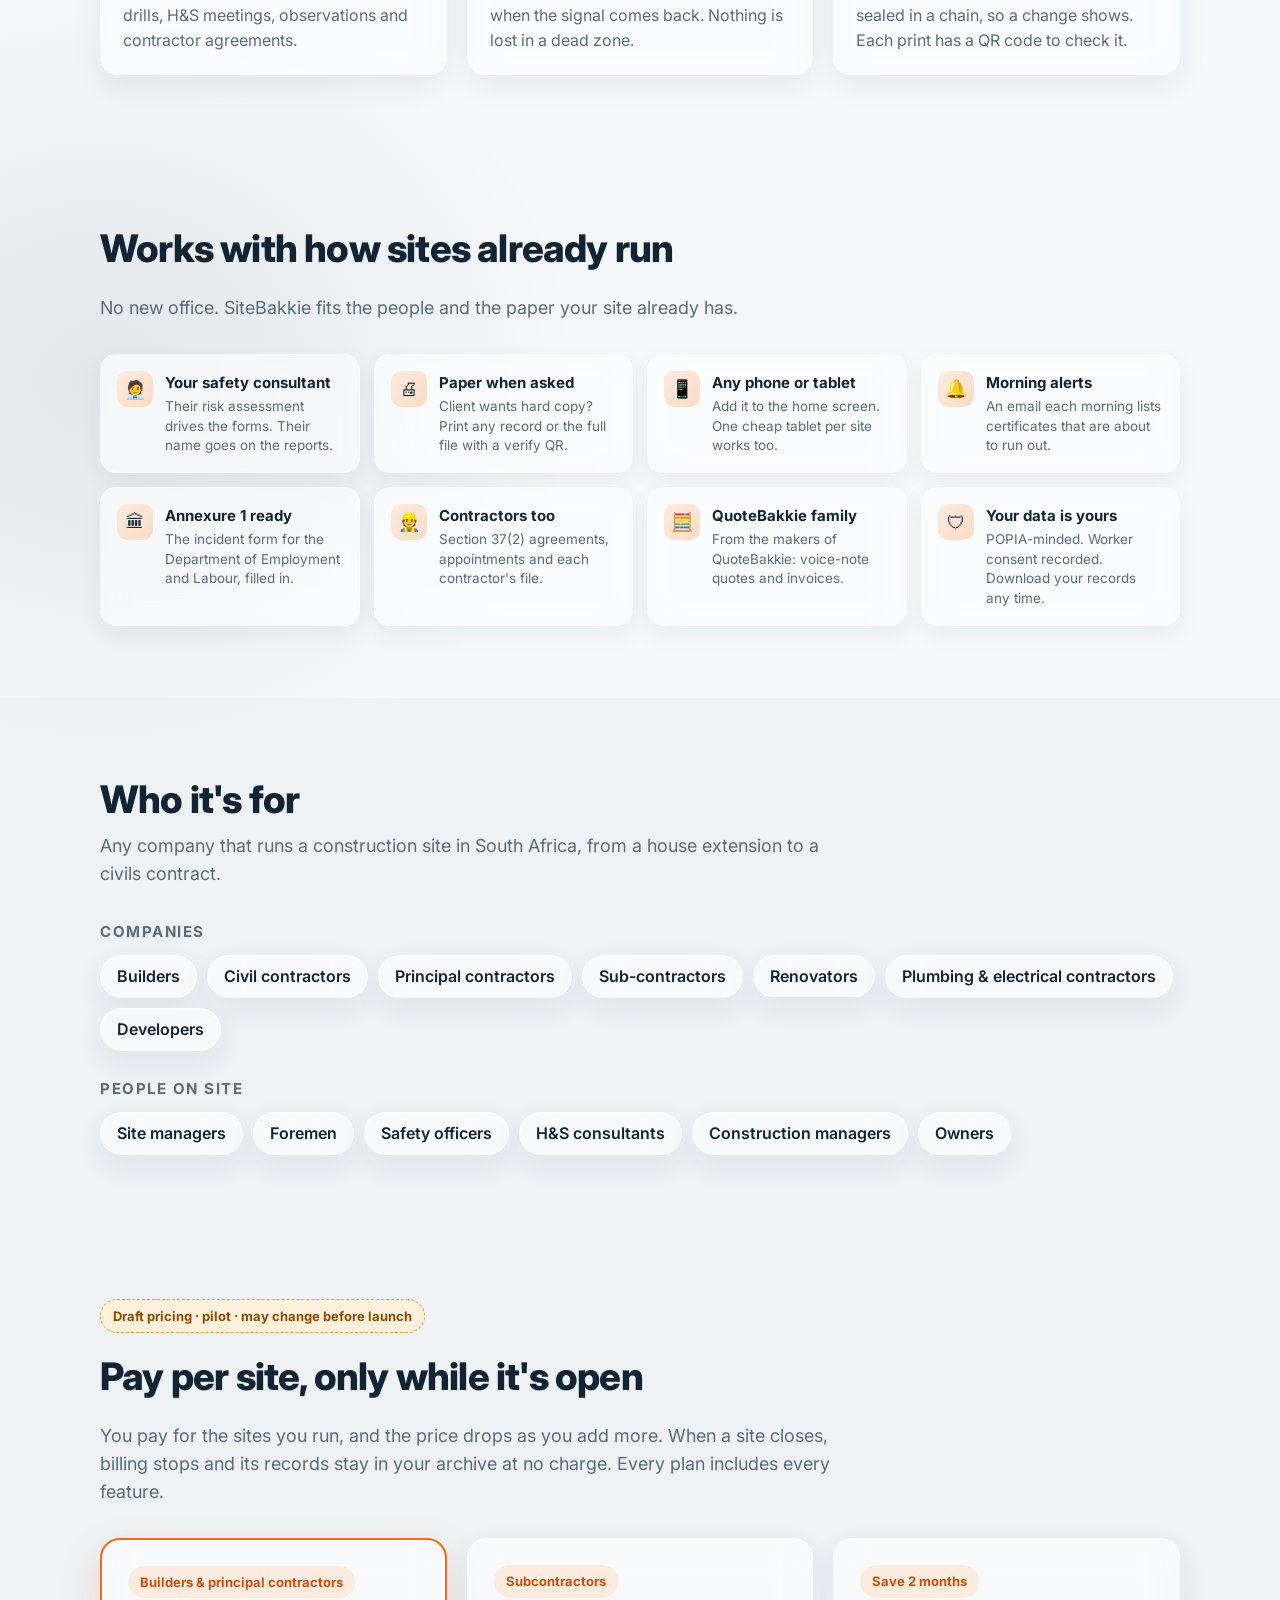
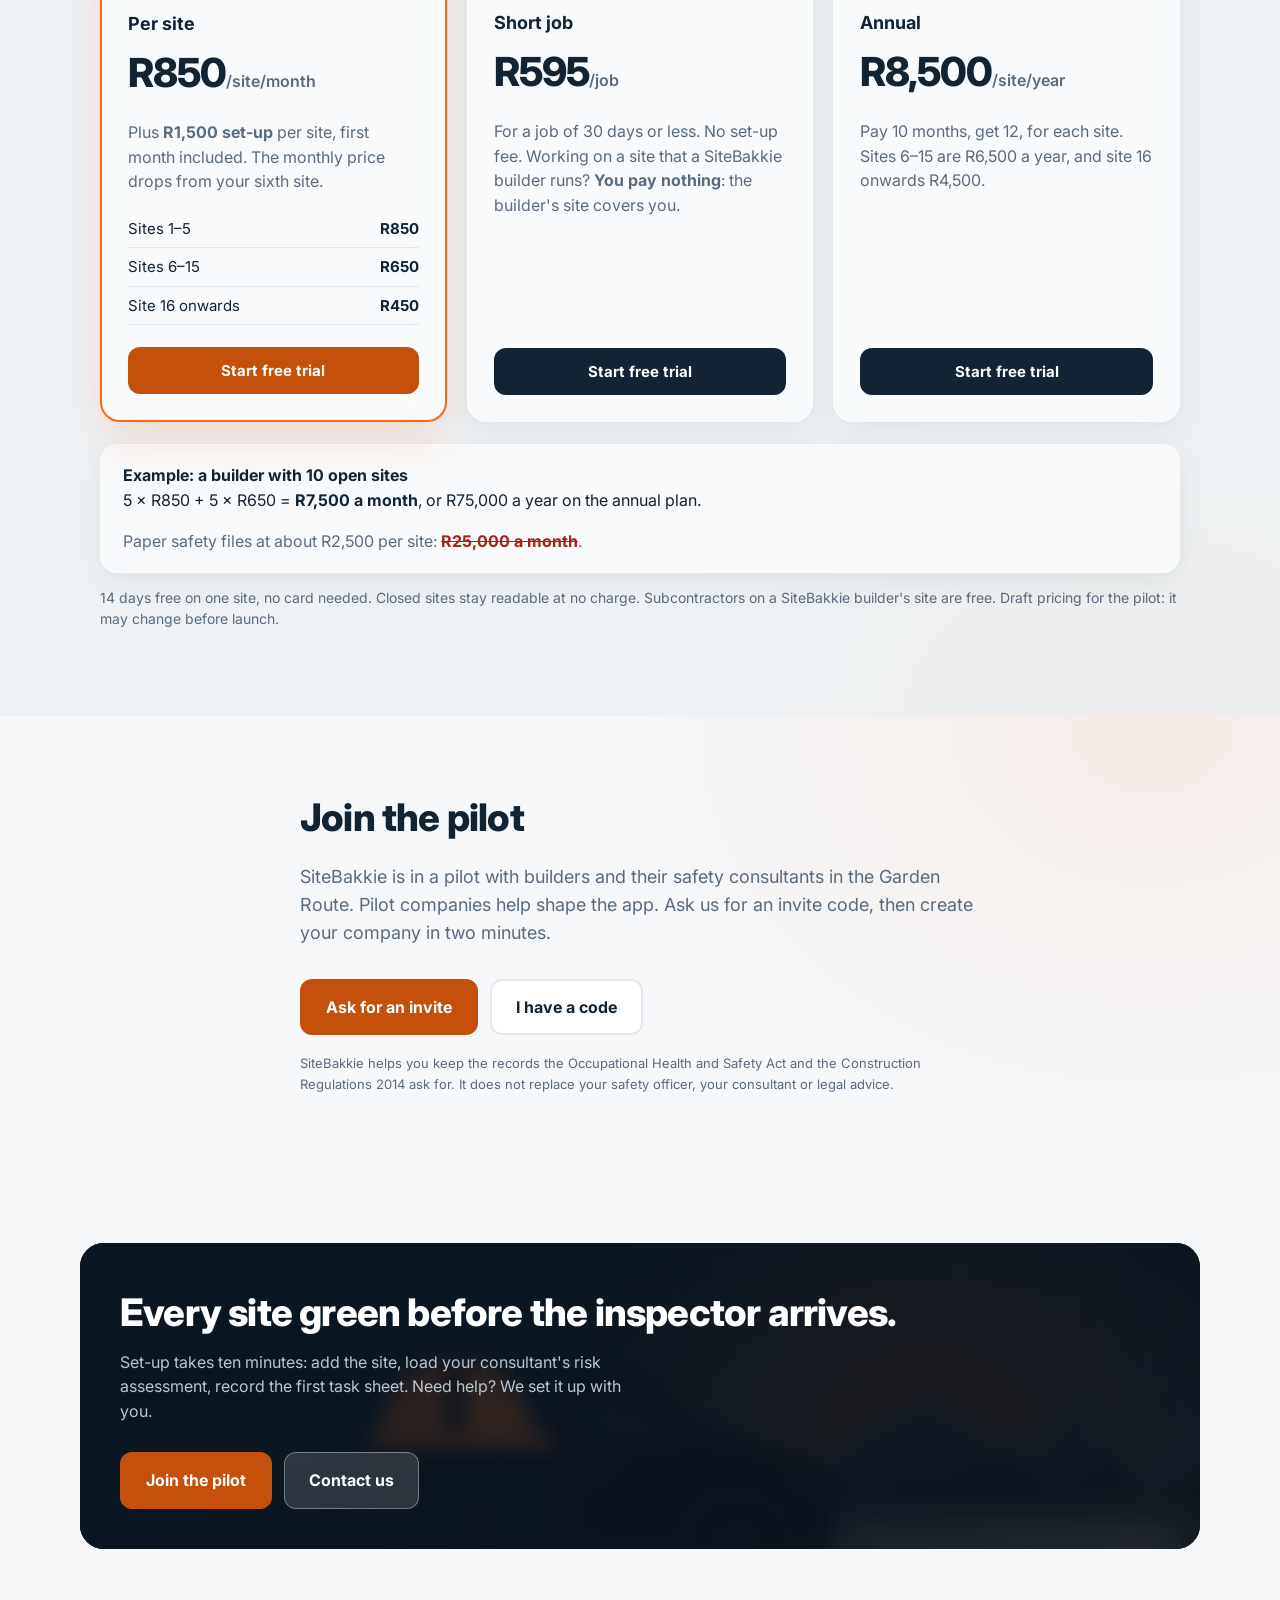
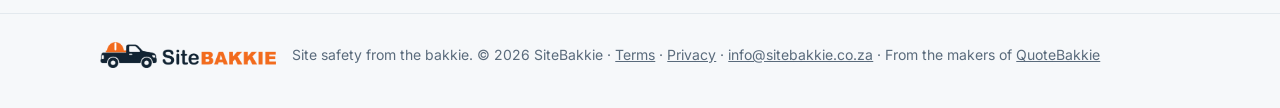
==== commit f4ee272a: "Landing page: draft pricing section (per open site with volume steps, short job, annual, 14-day tria" ====
--- a/web/index.html
+++ b/web/index.html
@@ -30,7 +30,7 @@
       <a href="#how">How it works</a>
       <a href="#board">Site board</a>
       <a href="#features">Features</a>
-      <a href="#pilot">Pilot</a>
+      <a href="#pricing">Pricing</a>
     </nav>
     <a href="/app.html" class="btn btn-dark" id="login-top">Log in</a>
   </div>
@@ -163,7 +163,39 @@
     </div>
   </section>
 
-  <section id="pilot" class="band">
+  <section id="pricing" class="band">
+    <div class="wrap">
+      <span class="pill draft-pill">Draft pricing · pilot · may change before launch</span>
+      <h2 style="margin-top:14px">Pay per site, only while it's open</h2>
+      <p class="sub">You pay for the sites you run, and the price drops as you add more. When a site closes, billing stops and its records stay in your archive at no charge. Every plan includes every feature.</p>
+      <div class="prices">
+        <div class="price founder-card"><span class="pill">Builders &amp; principal contractors</span>
+          <h3>Per site</h3><div class="amt">R850<span>/site/month</span></div>
+          <p>Plus <b>R1,500 set-up</b> per site, first month included. The monthly price drops from your sixth site.</p>
+          <table class="tiers">
+            <tr><td>Sites 1–5</td><td>R850</td></tr>
+            <tr><td>Sites 6–15</td><td>R650</td></tr>
+            <tr><td>Site 16 onwards</td><td>R450</td></tr>
+          </table>
+          <a href="/app.html#signup" class="btn btn-accent">Start free trial</a></div>
+        <div class="price"><span class="pill">Subcontractors</span>
+          <h3>Short job</h3><div class="amt">R595<span>/job</span></div>
+          <p>For a job of 30 days or less. No set-up fee. Working on a site that a SiteBakkie builder runs? <b>You pay nothing</b>: the builder's site covers you.</p>
+          <a href="/app.html#signup" class="btn btn-dark">Start free trial</a></div>
+        <div class="price"><span class="pill">Save 2 months</span>
+          <h3>Annual</h3><div class="amt">R8,500<span>/site/year</span></div>
+          <p>Pay 10 months, get 12, for each site. Sites 6–15 are R6,500 a year, and site 16 onwards R4,500.</p>
+          <a href="/app.html#signup" class="btn btn-dark">Start free trial</a></div>
+      </div>
+      <div class="example">
+        <div><b>Example: a builder with 10 open sites</b><br>5 × R850 + 5 × R650 = <b>R7,500 a month</b>, or R75,000 a year on the annual plan.</div>
+        <div class="example-vs">Paper safety files at about R2,500 per site: <b>R25,000 a month</b>.</div>
+      </div>
+      <p class="fine">14 days free on one site, no card needed. Closed sites stay readable at no charge. Subcontractors on a SiteBakkie builder's site are free. Draft pricing for the pilot: it may change before launch.</p>
+    </div>
+  </section>
+
+  <section id="pilot">
     <div class="wrap pilot">
       <h2>Join the pilot</h2>
       <p class="sub">SiteBakkie is in a pilot with builders and their safety consultants in the Garden Route. Pilot companies help shape the app. Ask us for an invite code, then create your company in two minutes.</p>
--- a/web/landing.css
+++ b/web/landing.css
@@ -212,3 +212,15 @@
   .brand img { height: 27px; }
   .nav .btn { padding: 8px 14px; }
 }
+
+/* pricing */
+.draft-pill { background: #fff1dc; color: #8f4a00; border: 1px dashed #e0a24f; }
+.tiers { width: 100%; border-collapse: collapse; margin: 0 0 14px; font-size: 15px; }
+.tiers td { padding: 7px 0; border-bottom: 1px solid var(--line); }
+.tiers td:last-child { text-align: right; font-weight: 700; }
+.price .pill { align-self: flex-start; }
+.example { display: flex; gap: 16px; flex-wrap: wrap; justify-content: space-between; align-items: center; margin-top: 22px;
+  padding: 18px 22px; border-radius: 18px; background: rgba(255,255,255,.62); border: 1px solid rgba(255,255,255,.8);
+  box-shadow: 0 10px 30px rgba(18,36,51,.07); }
+.example-vs { color: var(--muted); }
+.example-vs b { color: #a3221a; text-decoration: line-through; }
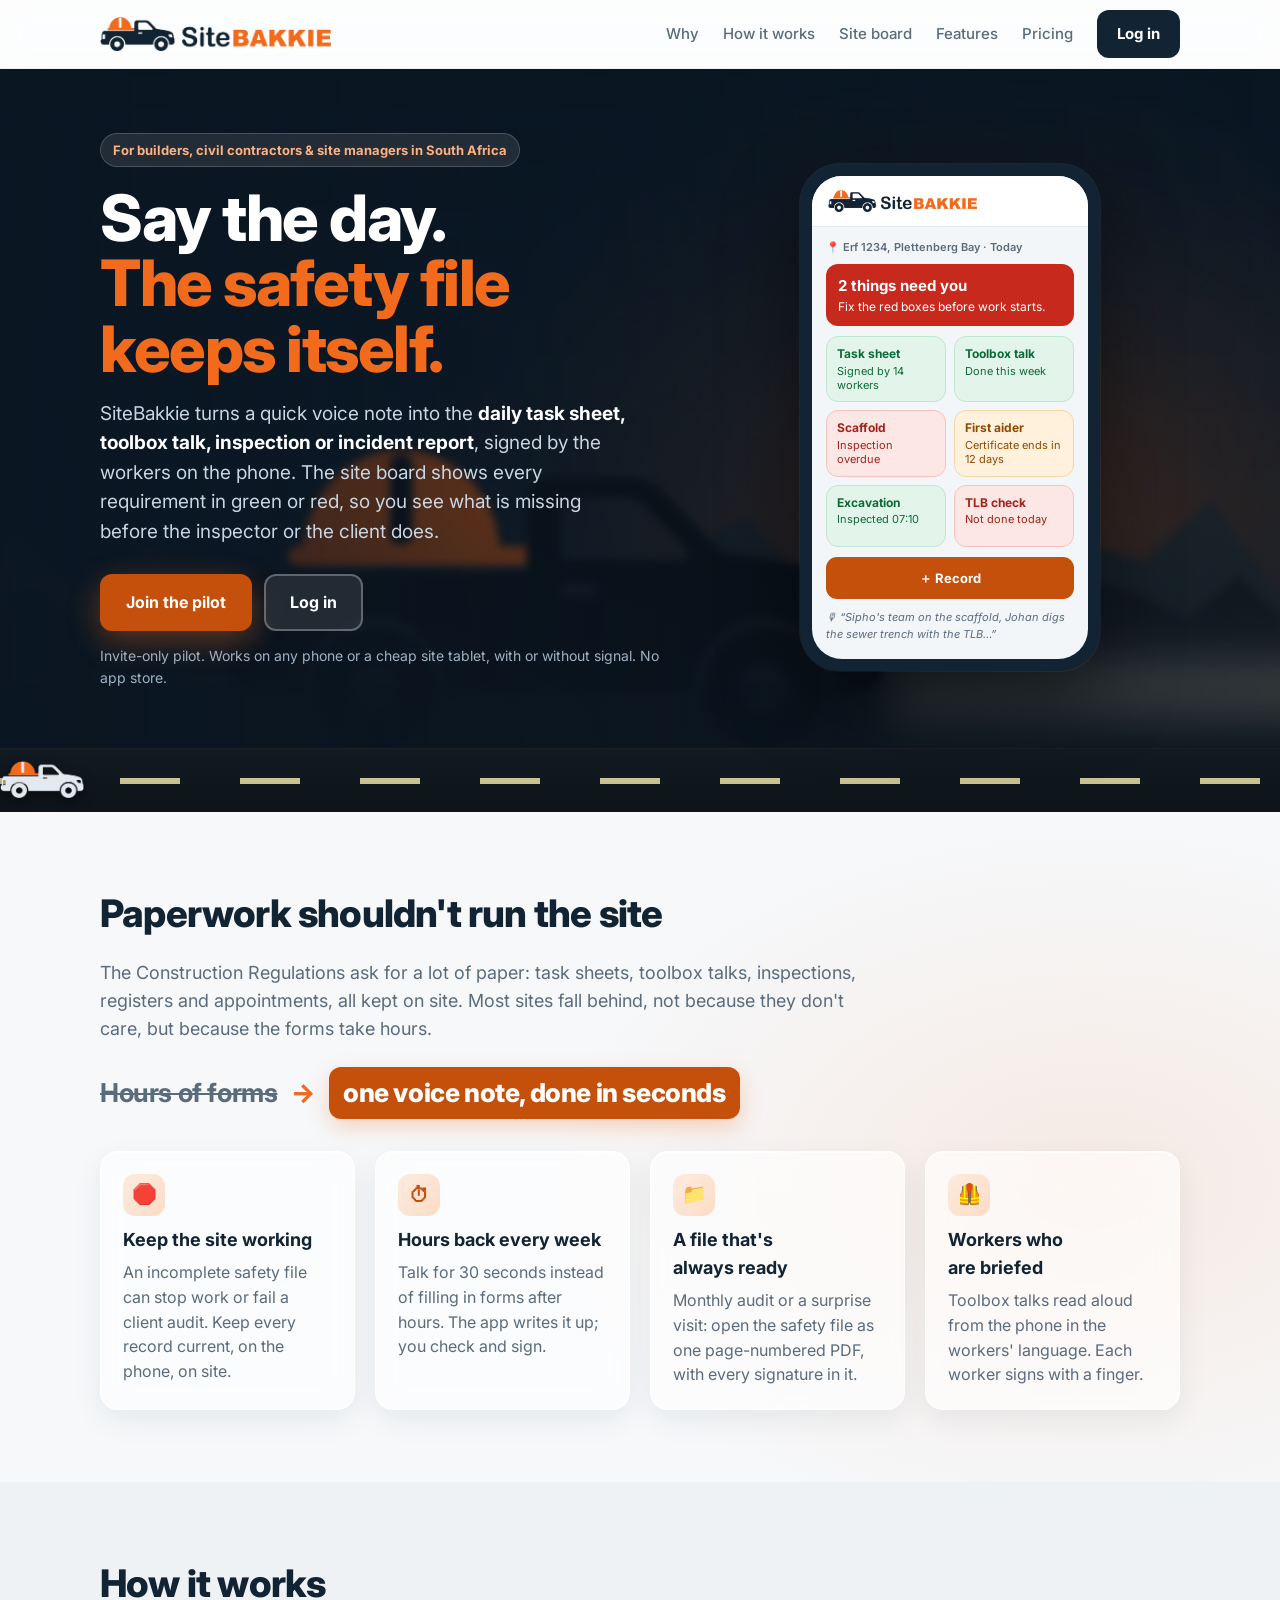
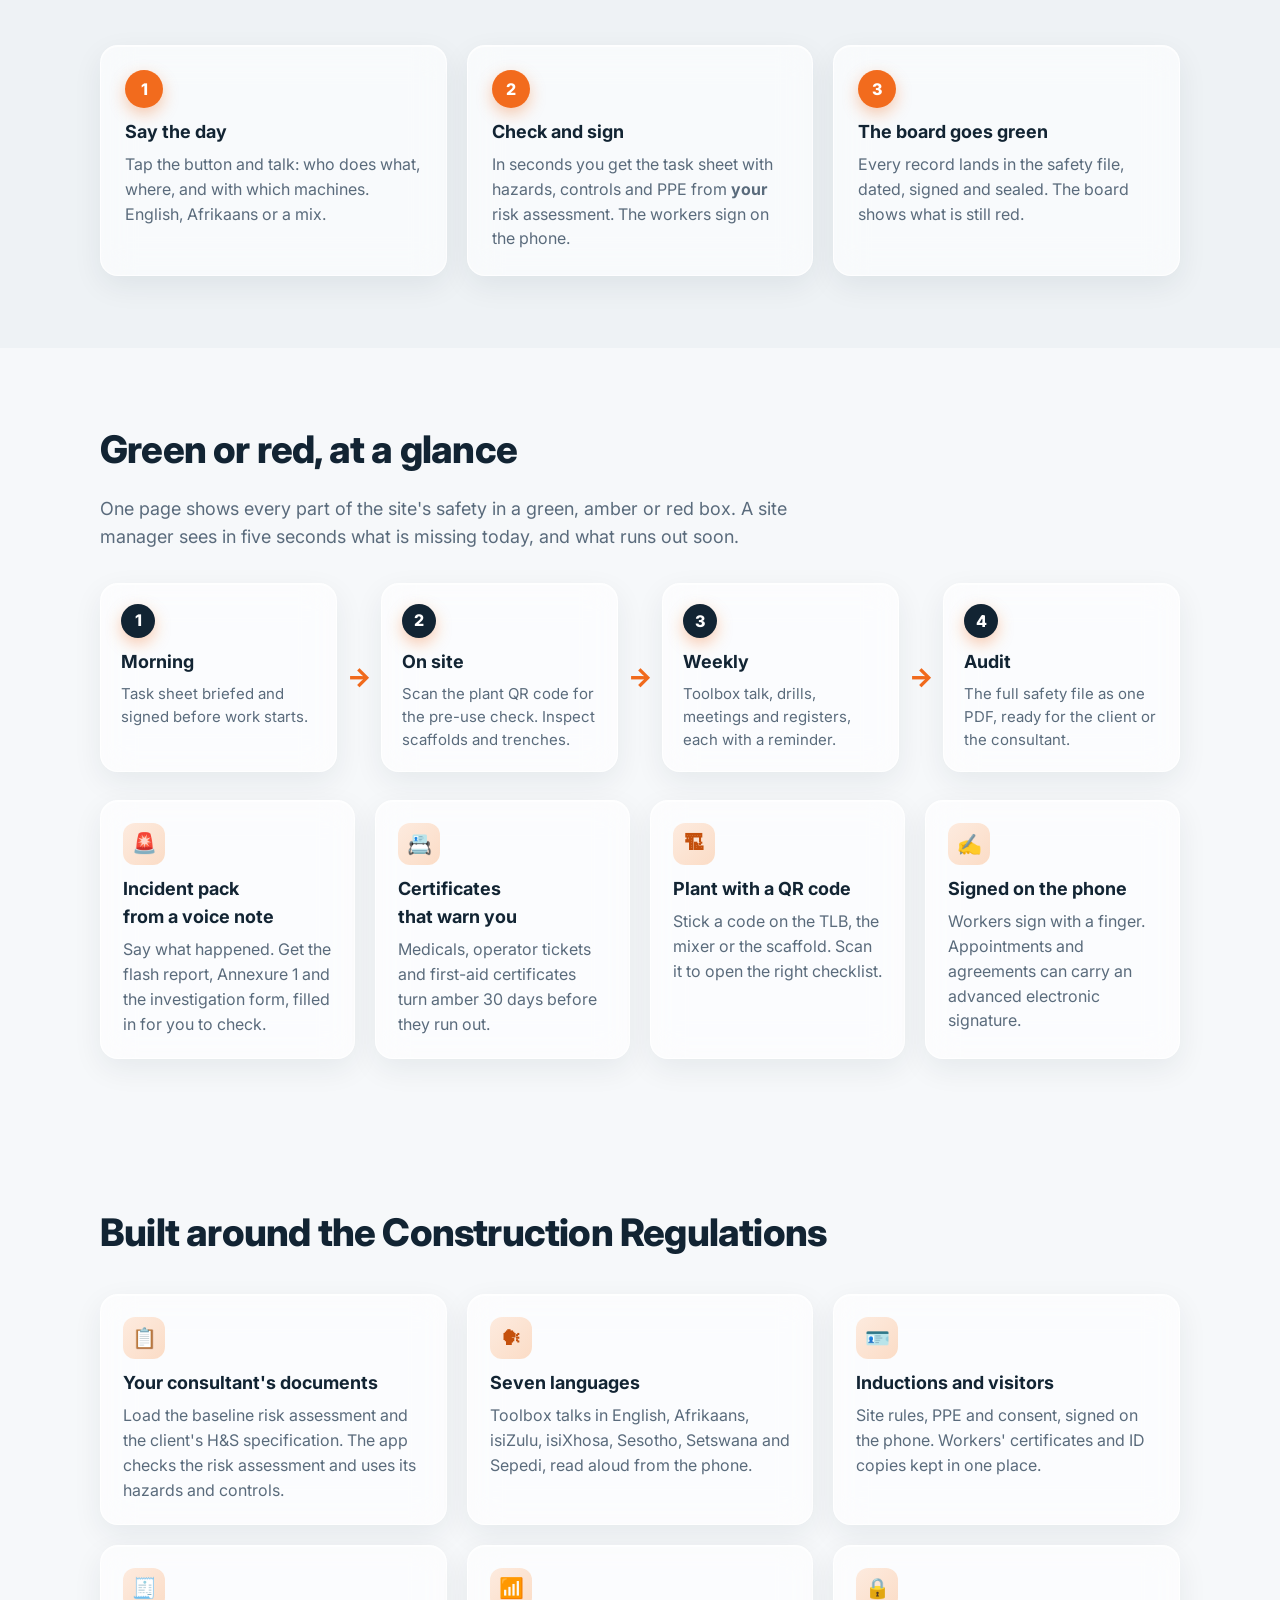
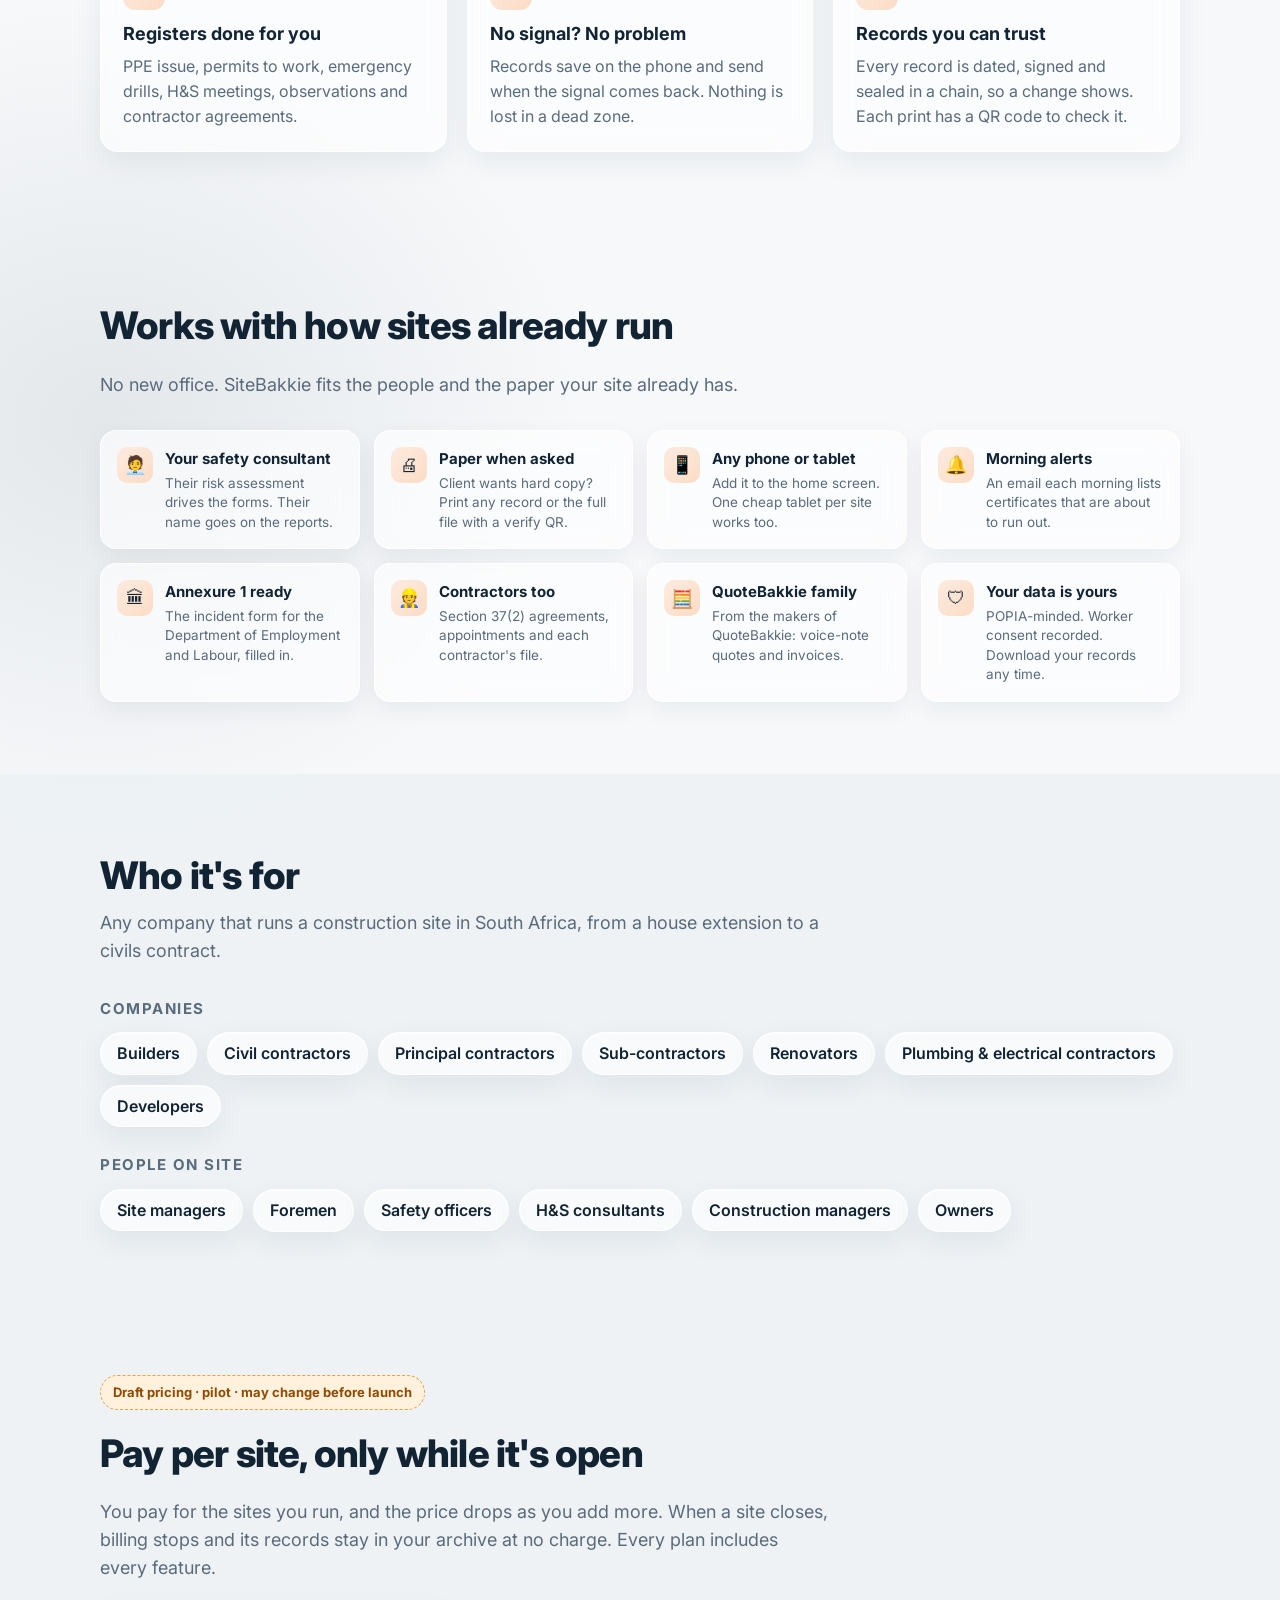
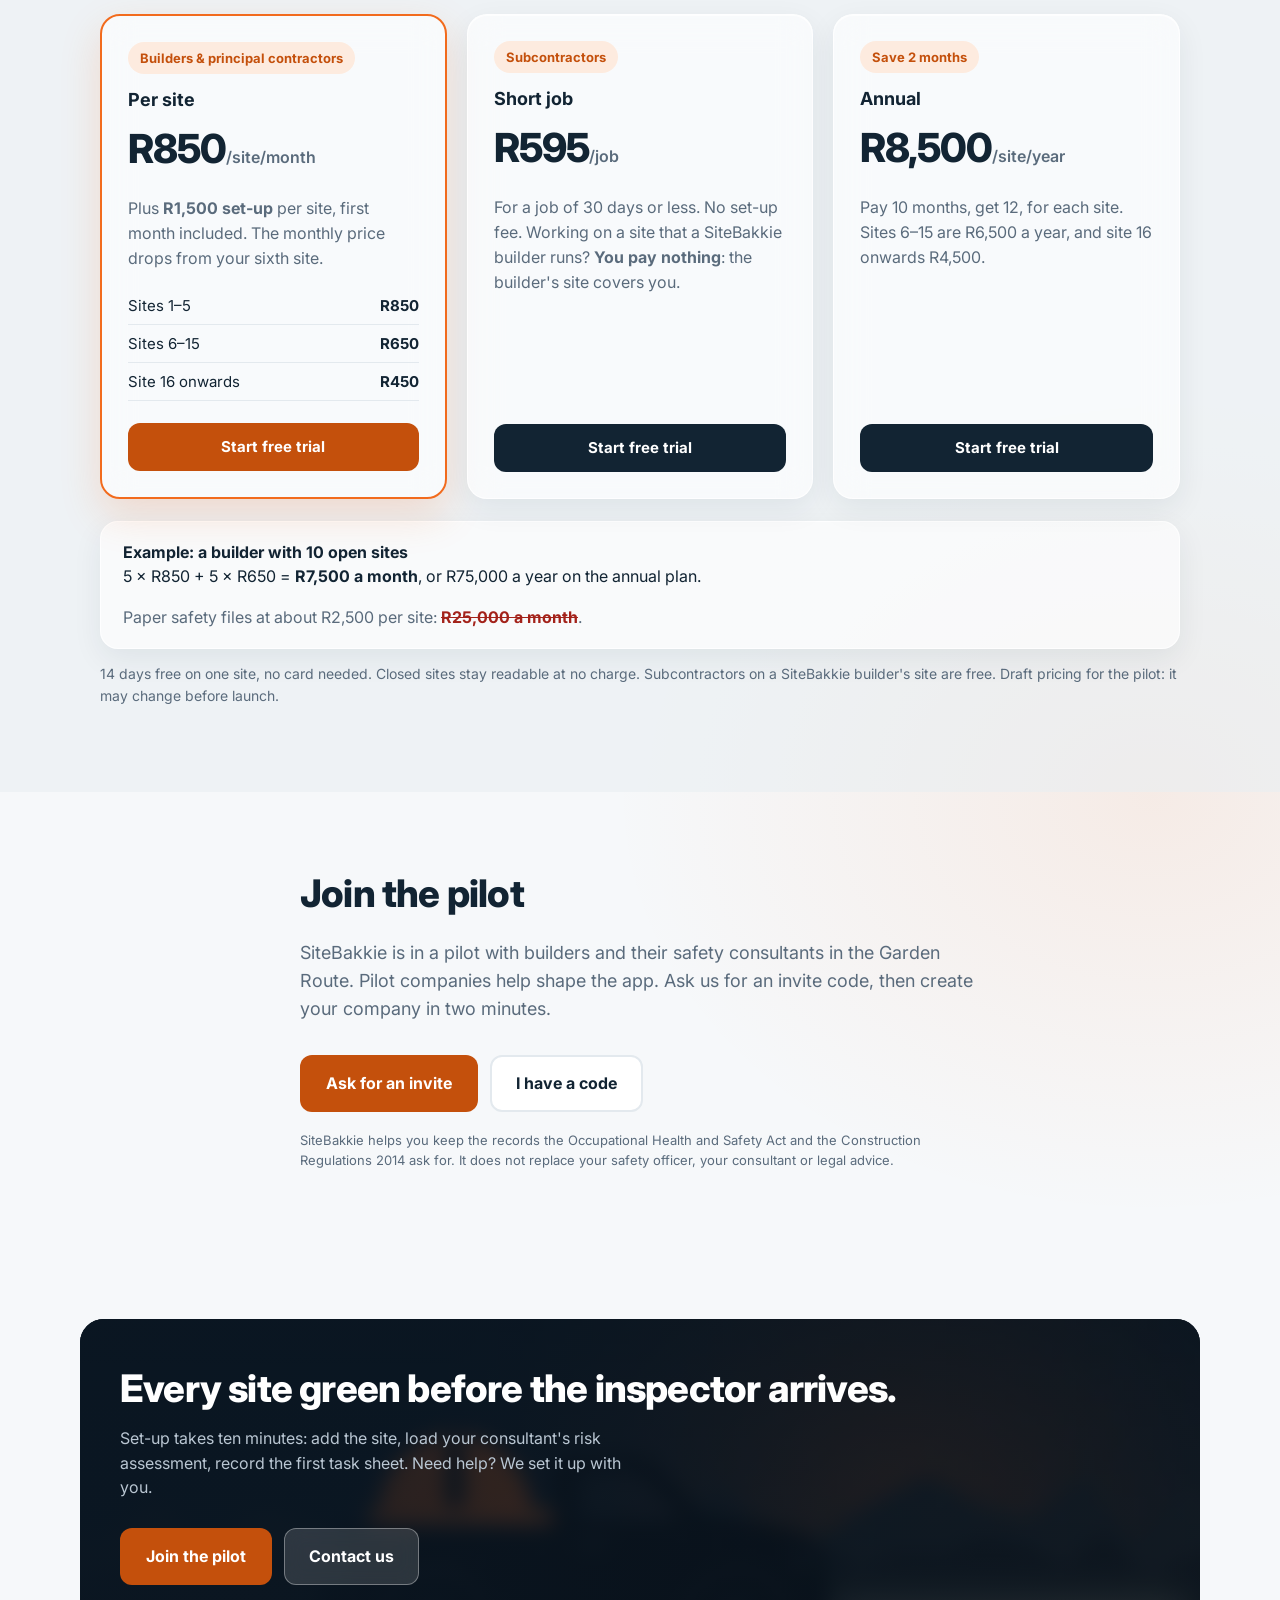
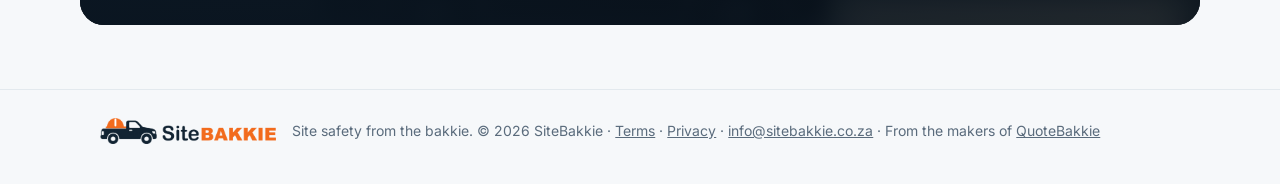
==== commit d9f7cc74: "Landing: "Say the day." hero, hours-to-seconds highlight, no lone words in headings Co-Authored-By: " ====
--- a/web/index.html
+++ b/web/index.html
@@ -7,7 +7,7 @@
 <meta name="description" content="SiteBakkie turns a voice note into the daily task sheet, toolbox talk, inspection or incident report, signed on the phone. A green-or-red site board shows what is missing. For South African builders and site managers.">
 <meta name="theme-color" content="#ffffff">
 <meta property="og:title" content="SiteBakkie · Site safety from the bakkie">
-<meta property="og:description" content="Say what's on site. The safety file keeps itself.">
+<meta property="og:description" content="Say the day. The safety file keeps itself.">
 <meta property="og:image" content="https://www.sitebakkie.co.za/img/og.jpg">
 <meta property="og:image:width" content="1200"><meta property="og:image:height" content="630">
 <meta property="og:url" content="https://www.sitebakkie.co.za/"><meta property="og:type" content="website">
@@ -41,7 +41,7 @@
     <div class="wrap herogrid">
       <div>
         <span class="pill">For builders, civil contractors &amp; site managers in South Africa</span>
-        <h1>Say what's on site.<br><span class="accent">The safety file keeps itself.</span></h1>
+        <h1>Say the day.<br><span class="accent">The safety file keeps itself.</span></h1>
         <p class="lead">SiteBakkie turns a quick voice note into the <b>daily task sheet, toolbox talk, inspection or incident report</b>, signed by the workers on the phone. The site board shows every requirement in green or red, so you see what is missing before the inspector or the client does.</p>
         <div class="ctas">
           <a href="/app.html#signup" class="btn btn-accent btn-lg">Join the pilot</a>
@@ -75,7 +75,8 @@
   <section id="why">
     <div class="wrap">
       <h2>Paperwork shouldn't run the site</h2>
-      <p class="sub">The Construction Regulations ask for a lot of paper: task sheets, toolbox talks, inspections, registers and appointments, all kept on site. Most sites fall behind, not because they don't care, but because the forms take hours. SiteBakkie does the writing for you.</p>
+      <p class="sub">The Construction Regulations ask for a lot of paper: task sheets, toolbox talks, inspections, registers and appointments, all kept on site. Most sites fall behind, not because they don't care, but because the forms take hours.</p>
+      <p class="punch"><span class="was">Hours of forms</span><span class="arrow" aria-hidden="true">→</span><span class="now">one voice note, done in seconds</span></p>
       <div class="grid why">
         <div class="feat"><div class="ico">🛑</div><h3>Keep the site working</h3><p>An incomplete safety file can stop work or fail a client audit. Keep every record current, on the phone, on site.</p></div>
         <div class="feat"><div class="ico">⏱</div><h3>Hours back every week</h3><p>Talk for 30 seconds instead of filling in forms after hours. The app writes it up; you check and sign.</p></div>
--- a/web/landing.css
+++ b/web/landing.css
@@ -224,3 +224,15 @@
   box-shadow: 0 10px 30px rgba(18,36,51,.07); }
 .example-vs { color: var(--muted); }
 .example-vs b { color: #a3221a; text-decoration: line-through; }
+
+/* no single word left alone on a line */
+h1, h2, h3 { text-wrap: balance; }
+.lead, .sub, .feat p, .step p { text-wrap: pretty; }
+
+/* hours -> seconds */
+.punch { display: flex; flex-wrap: wrap; align-items: center; gap: 10px 14px; margin: -8px 0 32px;
+  font-size: clamp(20px, 2.6vw, 26px); font-weight: 800; letter-spacing: -.4px; }
+.punch .was { color: var(--muted); text-decoration: line-through; text-decoration-thickness: 2px; font-weight: 700; }
+.punch .arrow { color: var(--accent); }
+.punch .now { color: #fff; background: var(--accent-dk); padding: 6px 14px; border-radius: 12px;
+  box-shadow: 0 8px 22px rgba(242,107,29,.28); }
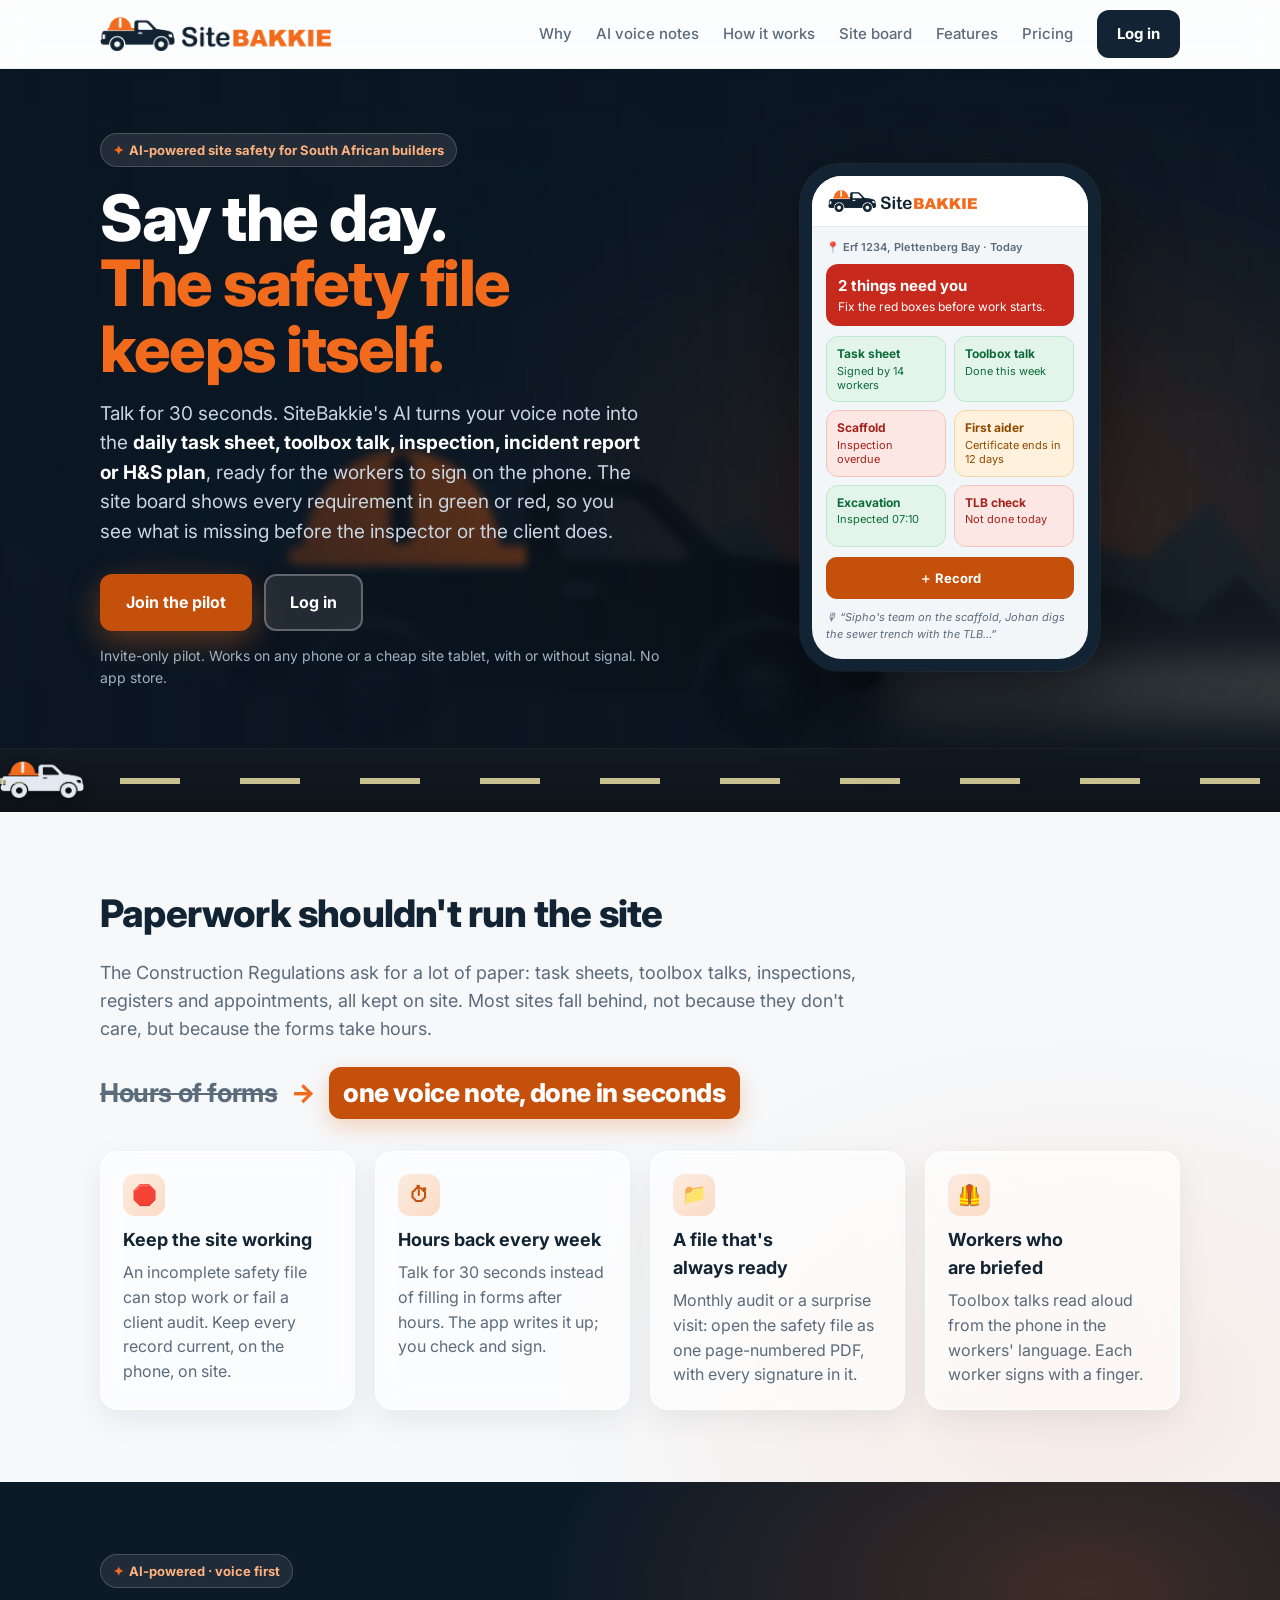
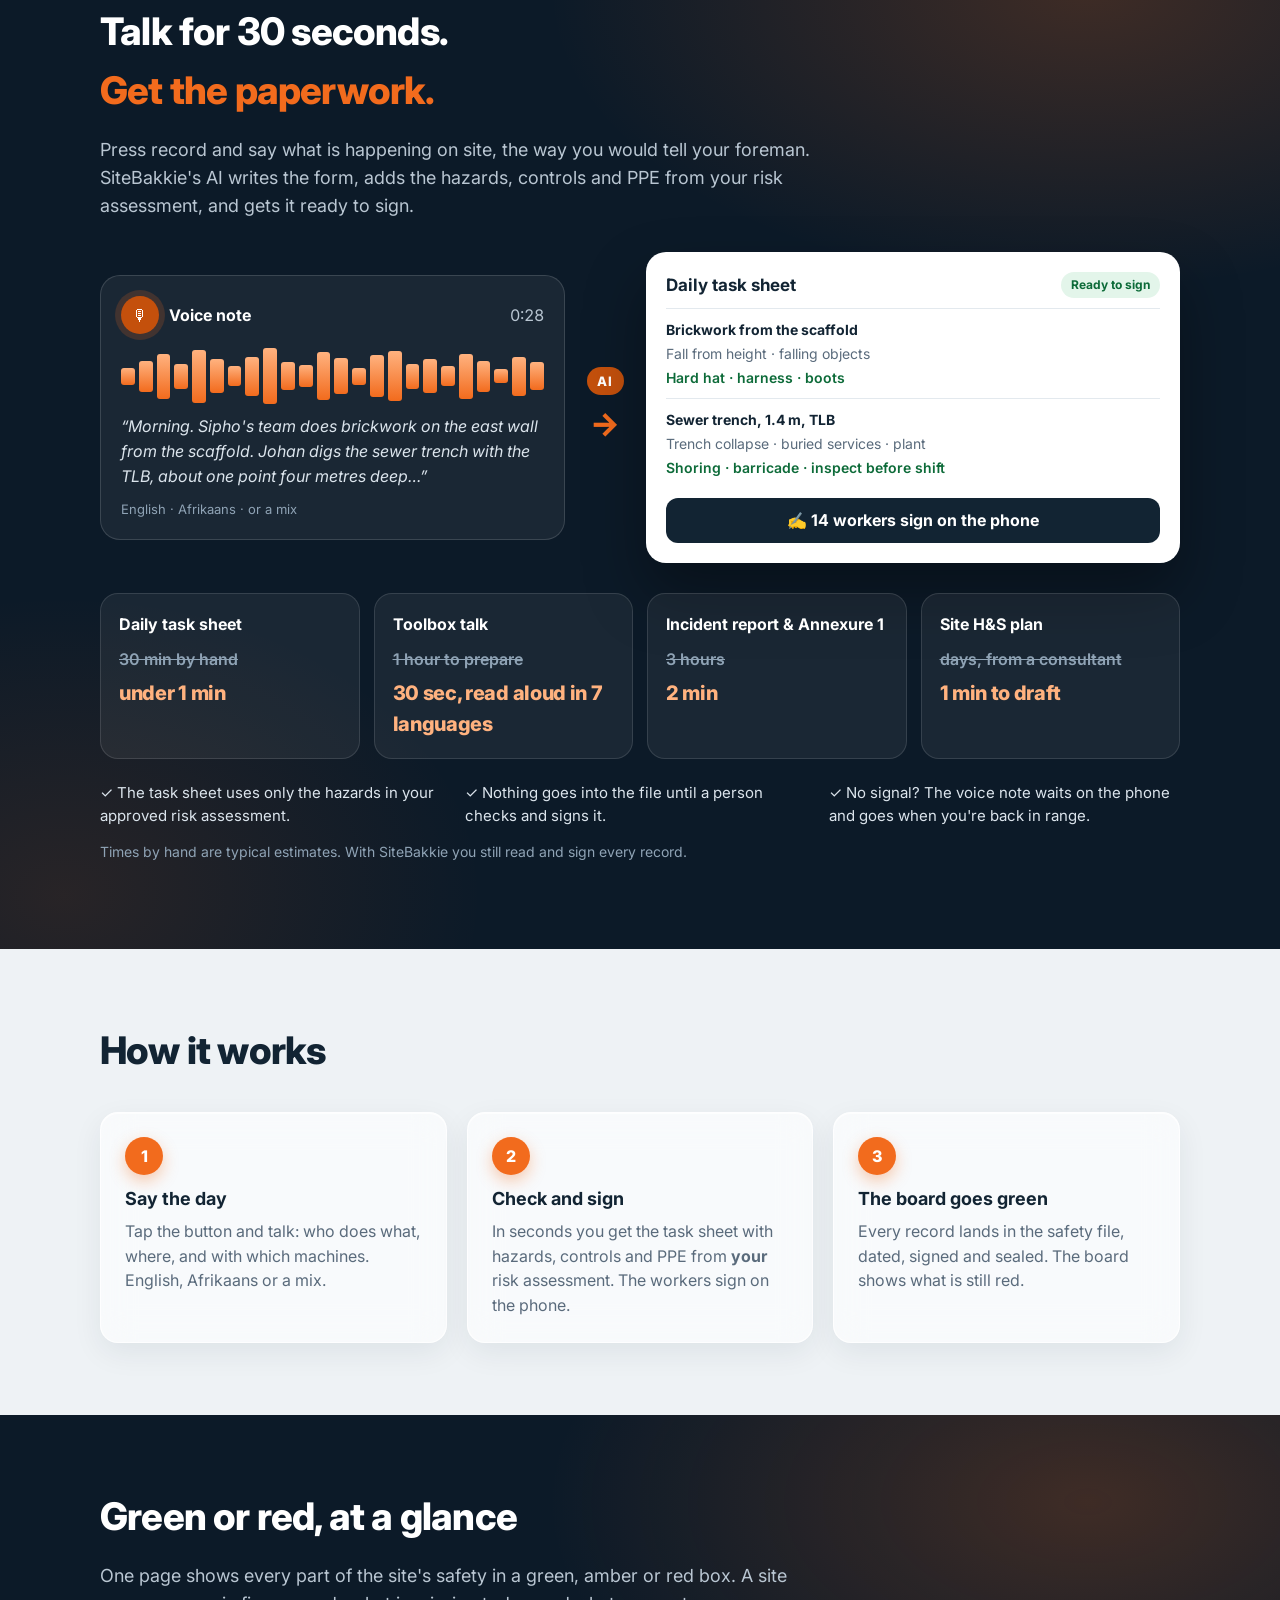
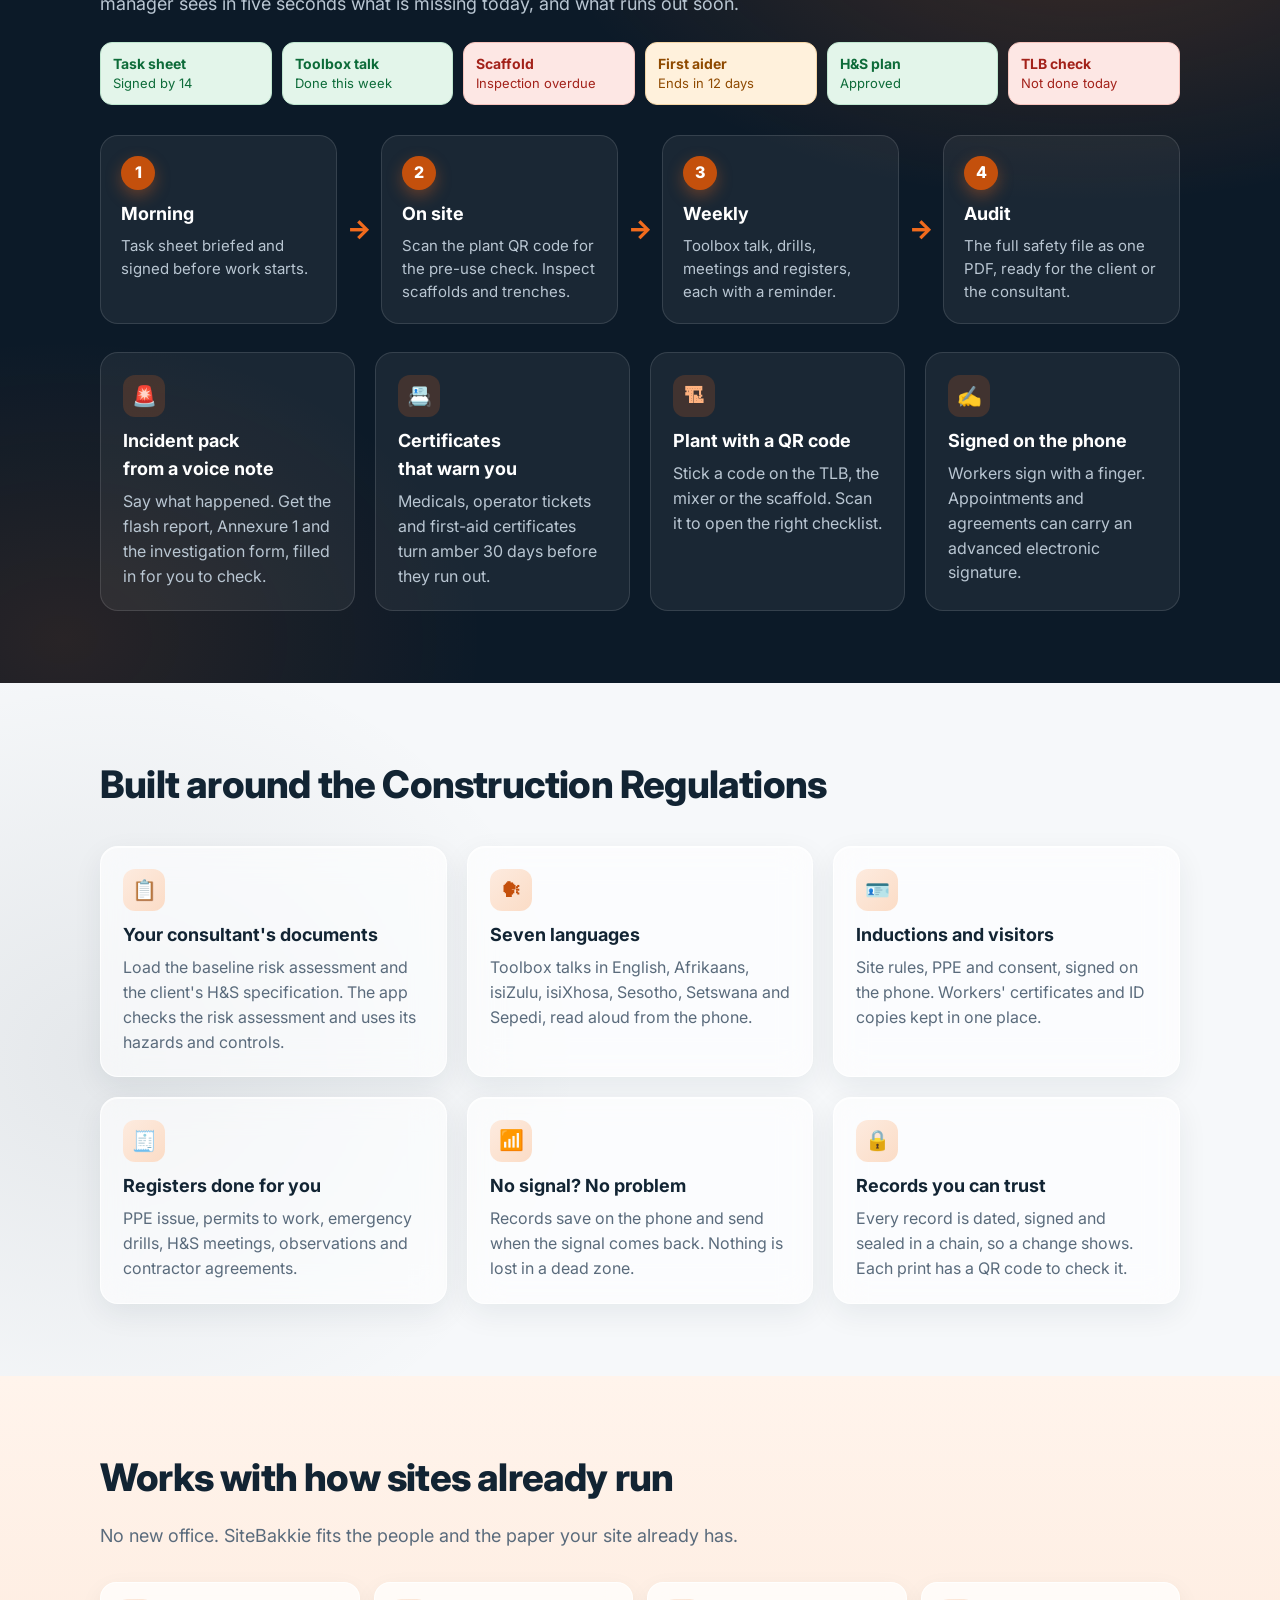
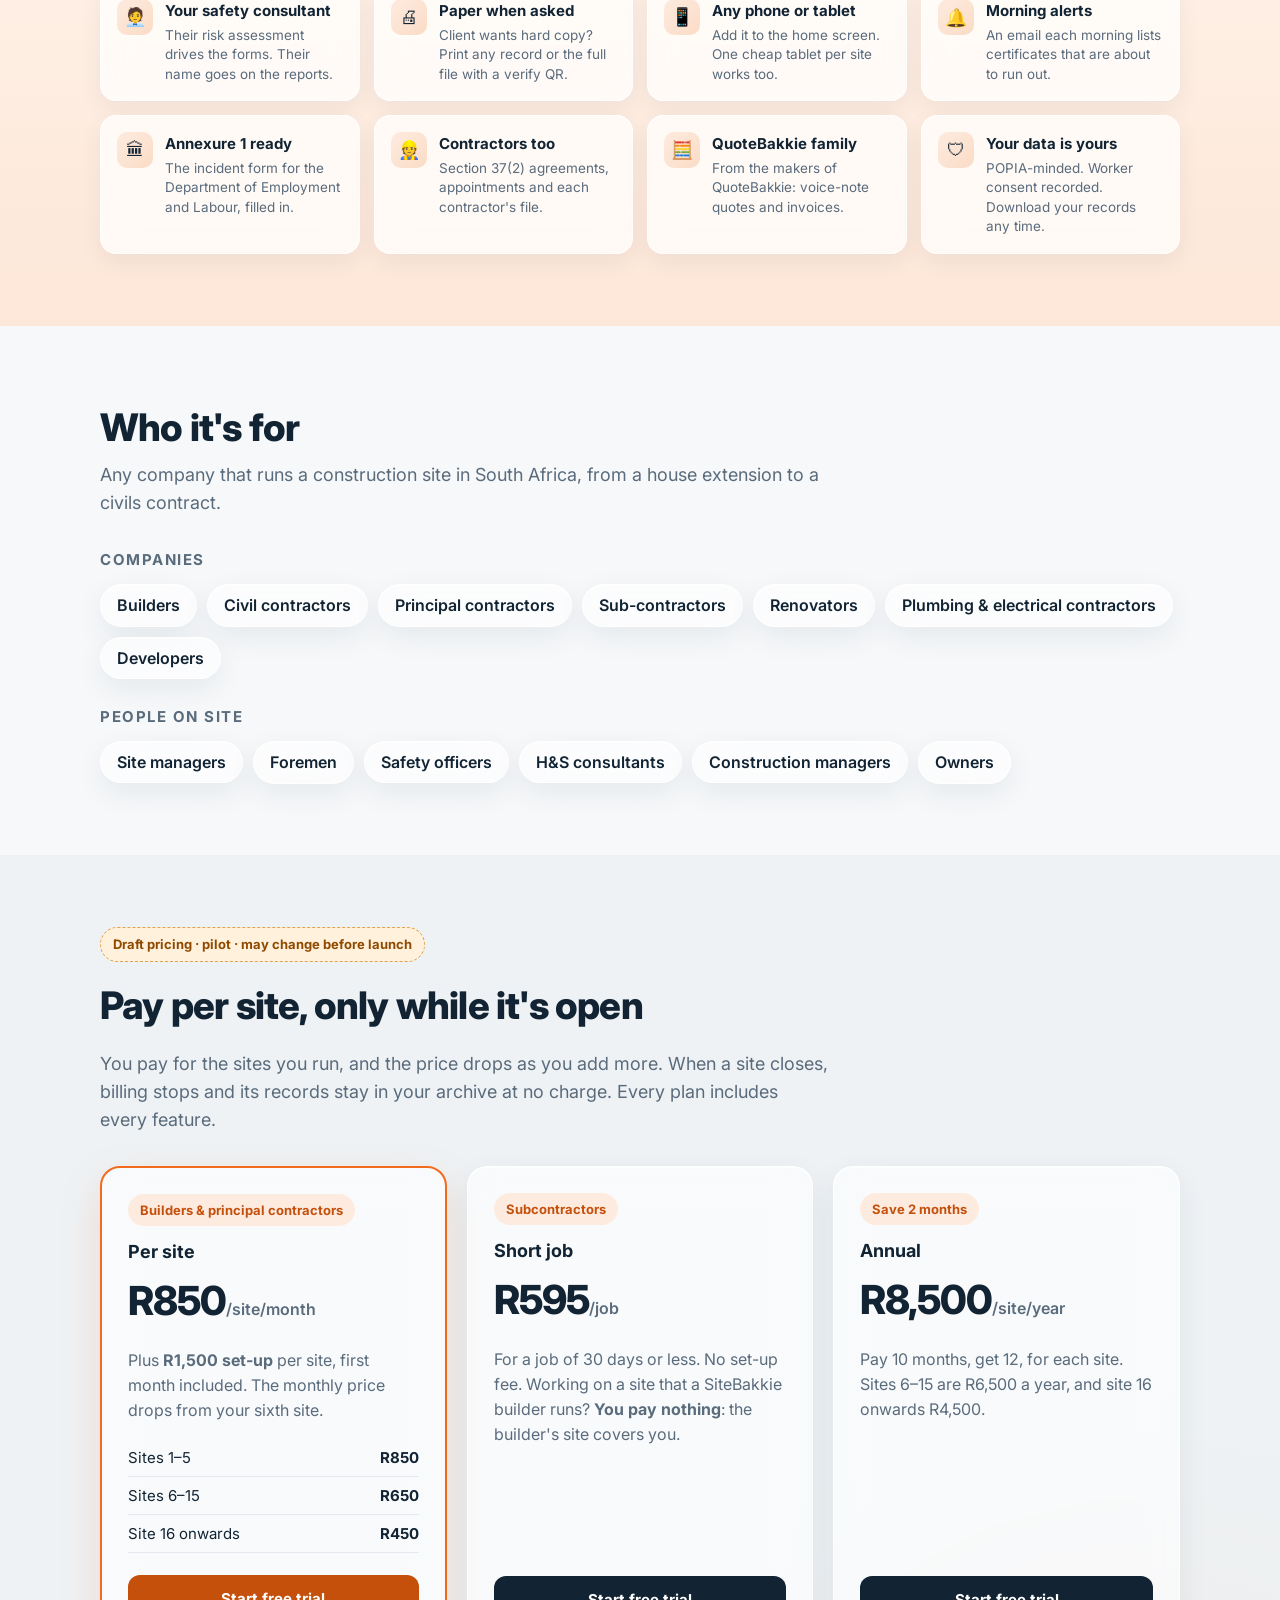
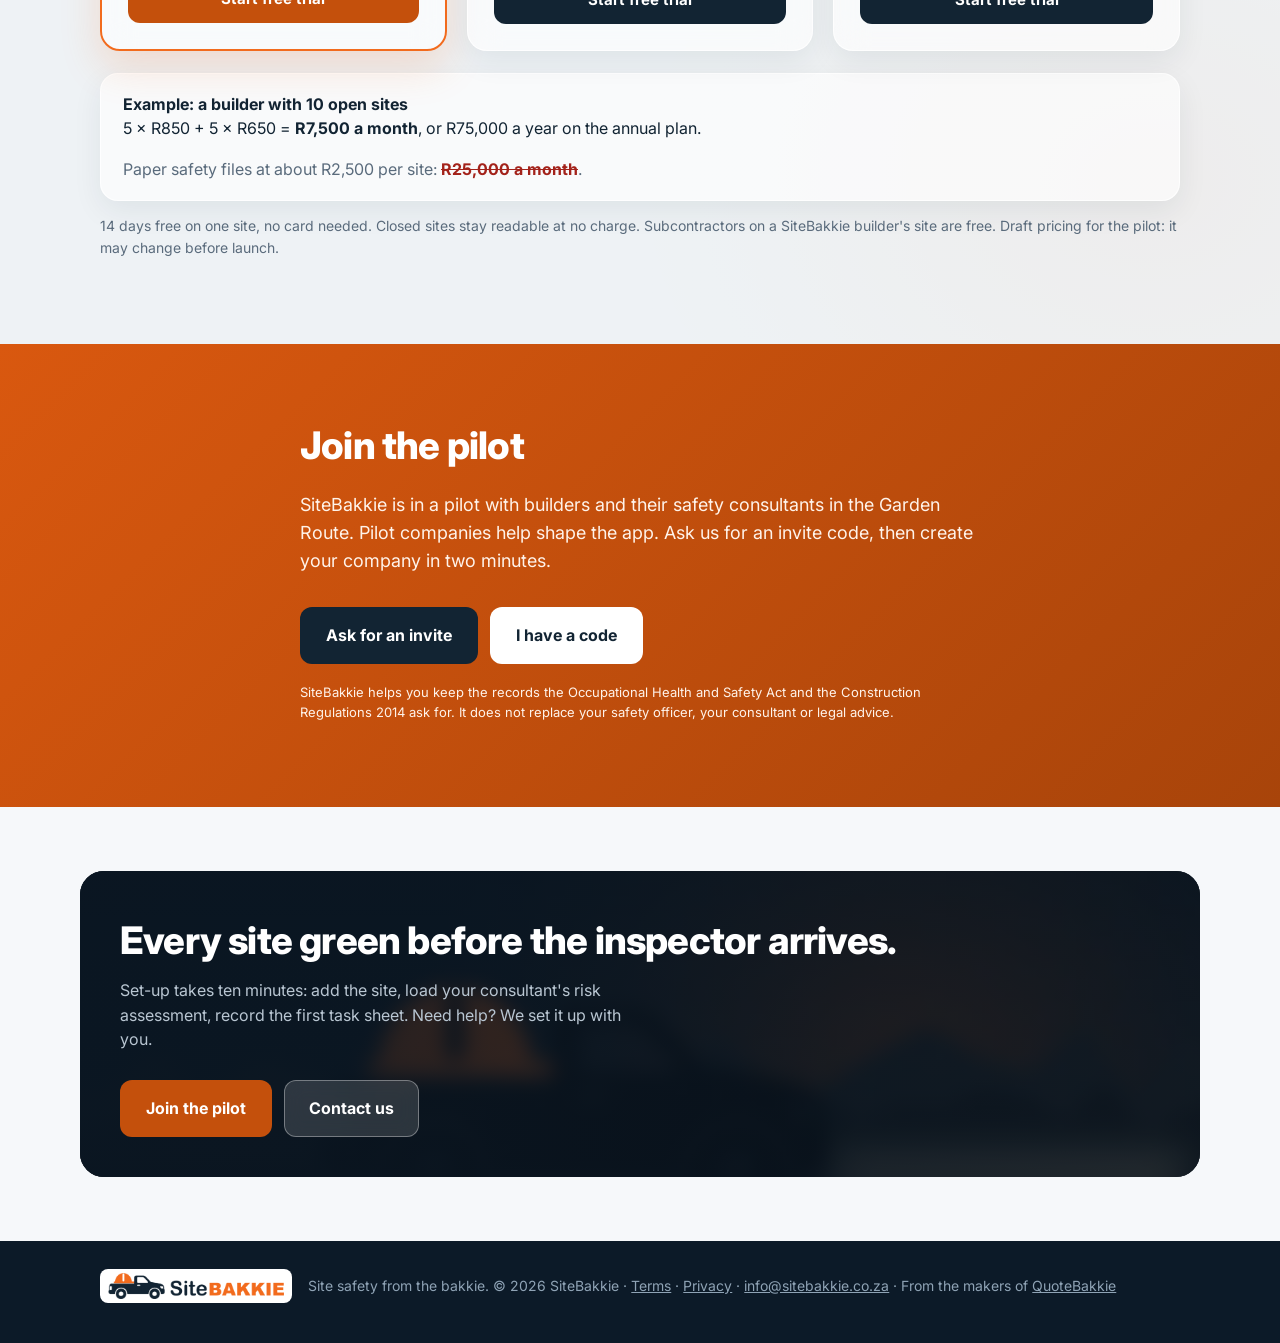
==== commit b8c24f43: "Landing: AI voice-note section, dark and warm sections - New dark "Talk for 30 seconds. Get the pape" ====
--- a/web/index.html
+++ b/web/index.html
@@ -4,7 +4,7 @@
 <meta charset="utf-8">
 <meta name="viewport" content="width=device-width, initial-scale=1">
 <title>SiteBakkie · Construction health and safety from a voice note</title>
-<meta name="description" content="SiteBakkie turns a voice note into the daily task sheet, toolbox talk, inspection or incident report, signed on the phone. A green-or-red site board shows what is missing. For South African builders and site managers.">
+<meta name="description" content="AI-powered: SiteBakkie turns a voice note into the daily task sheet, toolbox talk, inspection or incident report, signed on the phone. A green-or-red site board shows what is missing. For South African builders and site managers.">
 <meta name="theme-color" content="#ffffff">
 <meta property="og:title" content="SiteBakkie · Site safety from the bakkie">
 <meta property="og:description" content="Say the day. The safety file keeps itself.">
@@ -27,6 +27,7 @@
     <a href="/" class="brand"><img src="logo.png" alt="SiteBakkie" height="34"></a>
     <nav class="links">
       <a href="#why">Why</a>
+      <a href="#voice">AI voice notes</a>
       <a href="#how">How it works</a>
       <a href="#board">Site board</a>
       <a href="#features">Features</a>
@@ -40,9 +41,9 @@
   <section class="hero">
     <div class="wrap herogrid">
       <div>
-        <span class="pill">For builders, civil contractors &amp; site managers in South Africa</span>
+        <span class="pill"><span class="ai-dot">✦</span> AI-powered site safety for South African builders</span>
         <h1>Say the day.<br><span class="accent">The safety file keeps itself.</span></h1>
-        <p class="lead">SiteBakkie turns a quick voice note into the <b>daily task sheet, toolbox talk, inspection or incident report</b>, signed by the workers on the phone. The site board shows every requirement in green or red, so you see what is missing before the inspector or the client does.</p>
+        <p class="lead">Talk for 30 seconds. SiteBakkie's AI turns your voice note into the <b>daily task sheet, toolbox talk, inspection, incident report or H&amp;S plan</b>, ready for the workers to sign on the phone. The site board shows every requirement in green or red, so you see what is missing before the inspector or the client does.</p>
         <div class="ctas">
           <a href="/app.html#signup" class="btn btn-accent btn-lg">Join the pilot</a>
           <a href="/app.html" class="btn btn-ghost btn-lg" id="login-hero">Log in</a>
@@ -86,6 +87,41 @@
     </div>
   </section>
 
+  <section id="voice" class="dark">
+    <div class="wrap">
+      <span class="pill dark-pill"><span class="ai-dot">✦</span> AI-powered · voice first</span>
+      <h2 style="margin-top:14px">Talk for 30 seconds.<br><span class="accent">Get the paperwork.</span></h2>
+      <p class="sub">Press record and say what is happening on site, the way you would tell your foreman. SiteBakkie's AI writes the form, adds the hazards, controls and PPE from your risk assessment, and gets it ready to sign.</p>
+      <div class="voice-demo">
+        <div class="vn">
+          <div class="vn-head"><span class="mic">🎙</span><b>Voice note</b><span class="vn-time">0:28</span></div>
+          <div class="wave" aria-hidden="true"><i style="--h:30"></i><i style="--h:55"></i><i style="--h:80"></i><i style="--h:45"></i><i style="--h:95"></i><i style="--h:60"></i><i style="--h:35"></i><i style="--h:70"></i><i style="--h:100"></i><i style="--h:50"></i><i style="--h:40"></i><i style="--h:85"></i><i style="--h:65"></i><i style="--h:30"></i><i style="--h:75"></i><i style="--h:90"></i><i style="--h:45"></i><i style="--h:60"></i><i style="--h:35"></i><i style="--h:80"></i><i style="--h:55"></i><i style="--h:25"></i><i style="--h:70"></i><i style="--h:50"></i></div>
+          <p class="vn-text">“Morning. Sipho's team does brickwork on the east wall from the scaffold. Johan digs the sewer trench with the TLB, about one point four metres deep…”</p>
+          <div class="vn-langs">English · Afrikaans · or a mix</div>
+        </div>
+        <div class="v-arrow" aria-hidden="true"><span>AI</span>→</div>
+        <div class="vdoc">
+          <div class="vdoc-head"><b>Daily task sheet</b><span class="tag">Ready to sign</span></div>
+          <div class="vdoc-row"><b>Brickwork from the scaffold</b><span>Fall from height · falling objects</span><span class="ppe">Hard hat · harness · boots</span></div>
+          <div class="vdoc-row"><b>Sewer trench, 1.4 m, TLB</b><span>Trench collapse · buried services · plant</span><span class="ppe">Shoring · barricade · inspect before shift</span></div>
+          <div class="vdoc-sign">✍️ 14 workers sign on the phone</div>
+        </div>
+      </div>
+      <div class="times">
+        <div class="time"><h3>Daily task sheet</h3><div class="t-was">30 min by hand</div><div class="t-now">under 1 min</div></div>
+        <div class="time"><h3>Toolbox talk</h3><div class="t-was">1 hour to prepare</div><div class="t-now">30 sec, read aloud in 7 languages</div></div>
+        <div class="time"><h3>Incident report &amp; Annexure 1</h3><div class="t-was">3 hours</div><div class="t-now">2 min</div></div>
+        <div class="time"><h3>Site H&amp;S plan</h3><div class="t-was">days, from a consultant</div><div class="t-now">1 min to draft</div></div>
+      </div>
+      <div class="ai-points">
+        <div>✓ The task sheet uses only the hazards in your approved risk assessment.</div>
+        <div>✓ Nothing goes into the file until a person checks and signs it.</div>
+        <div>✓ No signal? The voice note waits on the phone and goes when you're back in range.</div>
+      </div>
+      <p class="fine dark-fine">Times by hand are typical estimates. With SiteBakkie you still read and sign every record.</p>
+    </div>
+  </section>
+
   <section id="how" class="band">
     <div class="wrap">
       <h2>How it works</h2>
@@ -100,10 +136,18 @@
     </div>
   </section>
 
-  <section id="board">
+  <section id="board" class="dark board-dark">
     <div class="wrap">
       <h2>Green or red, at a glance</h2>
       <p class="sub">One page shows every part of the site's safety in a green, amber or red box. A site manager sees in five seconds what is missing today, and what runs out soon.</p>
+      <div class="board-strip" aria-hidden="true">
+        <div class="tile t-g"><b>Task sheet</b>Signed by 14</div>
+        <div class="tile t-g"><b>Toolbox talk</b>Done this week</div>
+        <div class="tile t-r"><b>Scaffold</b>Inspection overdue</div>
+        <div class="tile t-a"><b>First aider</b>Ends in 12 days</div>
+        <div class="tile t-g"><b>H&amp;S plan</b>Approved</div>
+        <div class="tile t-r"><b>TLB check</b>Not done today</div>
+      </div>
       <div class="flow">
         <div class="fstep"><div class="fnum">1</div><h3>Morning</h3><p>Task sheet briefed and signed before work starts.</p></div>
         <div class="farrow">→</div>
@@ -136,7 +180,7 @@
     </div>
   </section>
 
-  <section id="works-with">
+  <section id="works-with" class="warm-soft">
     <div class="wrap">
       <h2>Works with how sites already run</h2>
       <p class="sub">No new office. SiteBakkie fits the people and the paper your site already has.</p>
@@ -153,7 +197,7 @@
     </div>
   </section>
 
-  <section class="band trades">
+  <section class="trades">
     <div class="wrap">
       <h2>Who it's for</h2>
       <p class="sub">Any company that runs a construction site in South Africa, from a house extension to a civils contract.</p>
@@ -196,13 +240,13 @@
     </div>
   </section>
 
-  <section id="pilot">
+  <section id="pilot" class="warm">
     <div class="wrap pilot">
       <h2>Join the pilot</h2>
       <p class="sub">SiteBakkie is in a pilot with builders and their safety consultants in the Garden Route. Pilot companies help shape the app. Ask us for an invite code, then create your company in two minutes.</p>
       <div class="ctas">
-        <a href="mailto:info@sitebakkie.co.za?subject=SiteBakkie%20pilot" class="btn btn-accent btn-lg">Ask for an invite</a>
-        <a href="/app.html#signup" class="btn btn-ghost btn-lg">I have a code</a>
+        <a href="mailto:info@sitebakkie.co.za?subject=SiteBakkie%20pilot" class="btn btn-dark btn-lg">Ask for an invite</a>
+        <a href="/app.html#signup" class="btn btn-light btn-lg">I have a code</a>
       </div>
       <p class="legal">SiteBakkie helps you keep the records the Occupational Health and Safety Act and the Construction Regulations 2014 ask for. It does not replace your safety officer, your consultant or legal advice.</p>
     </div>
@@ -222,7 +266,7 @@
   </section>
 </main>
 
-<footer>
+<footer class="foot-dark">
   <div class="wrap footrow">
     <img src="logo.png" alt="SiteBakkie" height="26">
     <span>Site safety from the bakkie. © 2026 SiteBakkie · <a href="/terms.html">Terms</a> · <a href="/privacy.html">Privacy</a> · <a href="mailto:info@sitebakkie.co.za">info@sitebakkie.co.za</a> · From the makers of <a href="https://www.quotebakkie.co.za">QuoteBakkie</a></span>
--- a/web/landing.css
+++ b/web/landing.css
@@ -236,3 +236,72 @@
 .punch .arrow { color: var(--accent); }
 .punch .now { color: #fff; background: var(--accent-dk); padding: 6px 14px; border-radius: 12px;
   box-shadow: 0 8px 22px rgba(242,107,29,.28); }
+
+/* ================= dark and warm sections ================= */
+.ai-dot { color: var(--accent); margin-right: 2px; }
+.dark { position: relative; overflow: hidden; color: #fff;
+  background: radial-gradient(900px 500px at 85% 10%, rgba(242,107,29,.22), transparent 60%),
+              radial-gradient(700px 500px at 5% 95%, rgba(242,107,29,.12), transparent 60%), #0c1a28; }
+.dark h2, .dark h3 { color: #fff; }
+.dark .sub, .dark .feat p, .dark .step p, .dark .fstep p { color: #b9c6d2; }
+.dark .feat, .dark .fstep, .dark .step { background: rgba(255,255,255,.06); border: 1px solid rgba(255,255,255,.12);
+  box-shadow: none; backdrop-filter: none; -webkit-backdrop-filter: none; }
+.dark .feat:hover { box-shadow: 0 16px 40px rgba(0,0,0,.35); }
+.dark .ico { background: rgba(242,107,29,.18); color: #ffb27f; }
+.dark .fnum { background: var(--accent-dk); }
+.dark-pill { background: rgba(255,255,255,.08); color: #ffb27f; border: 1px solid rgba(255,255,255,.18); }
+.dark-fine { color: #8fa3b5; }
+.warm-soft { background: linear-gradient(180deg, #fff4ec, #fde7d8); }
+.warm-soft .mini-f { background: rgba(255,255,255,.75); }
+.warm { background: linear-gradient(135deg, #d9580f 0%, #a8440a 100%); color: #fff; }
+.warm h2 { color: #fff; }
+.warm .sub, .warm .legal { color: #fff3ea; }
+.warm .btn-light { background: #fff; color: var(--navy); }
+.foot-dark { background: #0c1a28; color: #8fa3b5; border-top: 0; }
+.foot-dark .footrow img { background: #fff; border-radius: 8px; padding: 4px 8px; height: 34px; }
+
+/* ================= voice note demo ================= */
+.voice-demo { display: grid; grid-template-columns: 1fr auto 1.15fr; gap: 22px; align-items: center; margin: 8px 0 30px; }
+.vn, .vdoc { border-radius: 20px; padding: 20px; }
+.vn { background: rgba(255,255,255,.06); border: 1px solid rgba(255,255,255,.14); }
+.vn-head { display: flex; align-items: center; gap: 10px; }
+.vn-head .mic { width: 38px; height: 38px; border-radius: 50%; display: grid; place-items: center; background: var(--accent-dk);
+  box-shadow: 0 0 0 6px rgba(242,107,29,.18); }
+.vn-time { margin-left: auto; color: #b9c6d2; font-variant-numeric: tabular-nums; }
+.wave { display: flex; align-items: center; gap: 4px; height: 56px; margin: 14px 0 10px; }
+.wave i { flex: 1; height: calc(var(--h) * 1%); background: linear-gradient(180deg, #ffb27f, var(--accent)); border-radius: 3px;
+  animation: talk 1.4s ease-in-out infinite; animation-delay: calc(var(--h) * -17ms); }
+@keyframes talk { 50% { transform: scaleY(.45); } }
+@media (prefers-reduced-motion: reduce) { .wave i { animation: none; } }
+.vn-text { color: #dbe4ec; font-style: italic; margin: 0 0 10px; }
+.vn-langs { font-size: 13px; color: #8fa3b5; }
+.v-arrow { display: grid; justify-items: center; gap: 4px; color: var(--accent); font-size: 32px; font-weight: 800; }
+.v-arrow span { font-size: 13px; letter-spacing: 1.5px; background: var(--accent-dk); color: #fff; border-radius: 99px; padding: 4px 10px; }
+.vdoc { background: #fff; color: var(--ink); box-shadow: 0 30px 60px rgba(0,0,0,.35); }
+.vdoc-head { display: flex; justify-content: space-between; align-items: center; margin-bottom: 10px; }
+.vdoc-head b { font-size: 17px; }
+.tag { background: #e3f5ea; color: #0d6b39; font-weight: 700; font-size: 12px; padding: 4px 10px; border-radius: 99px; }
+.vdoc-row { display: grid; gap: 2px; padding: 10px 0; border-top: 1px solid var(--line); font-size: 14px; }
+.vdoc-row span { color: var(--muted); }
+.vdoc-row .ppe { color: #0d6b39; font-weight: 600; }
+.vdoc-sign { margin-top: 10px; background: var(--navy); color: #fff; text-align: center; font-weight: 700; border-radius: 12px; padding: 10px; }
+.times { display: grid; grid-template-columns: repeat(4, 1fr); gap: 14px; }
+.time { border-radius: 18px; padding: 18px; background: rgba(255,255,255,.06); border: 1px solid rgba(255,255,255,.12); }
+.time h3 { margin: 0 0 10px; font-size: 16px; }
+.t-was { color: #8fa3b5; text-decoration: line-through; font-weight: 600; }
+.t-now { margin-top: 6px; color: #ffb27f; font-size: 20px; font-weight: 800; letter-spacing: -.3px; }
+.ai-points { display: grid; grid-template-columns: repeat(3, 1fr); gap: 14px; margin-top: 22px; color: #dbe4ec; font-size: 15px; }
+@media (max-width: 960px) {
+  .voice-demo { grid-template-columns: 1fr; }
+  .v-arrow { transform: rotate(90deg); justify-self: center; }
+  .v-arrow span { transform: rotate(-90deg); }
+  .times { grid-template-columns: repeat(2, 1fr); }
+  .ai-points { grid-template-columns: 1fr; }
+}
+@media (max-width: 480px) { .times { grid-template-columns: 1fr; } }
+
+.board-strip { display: grid; grid-template-columns: repeat(6, 1fr); gap: 10px; margin: -8px 0 30px; }
+.board-strip .tile { font-size: 13px; min-height: 0; padding: 12px; }
+.board-strip .tile b { font-size: 14px; }
+@media (max-width: 960px) { .board-strip { grid-template-columns: repeat(3, 1fr); } }
+@media (max-width: 480px) { .board-strip { grid-template-columns: repeat(2, 1fr); } }
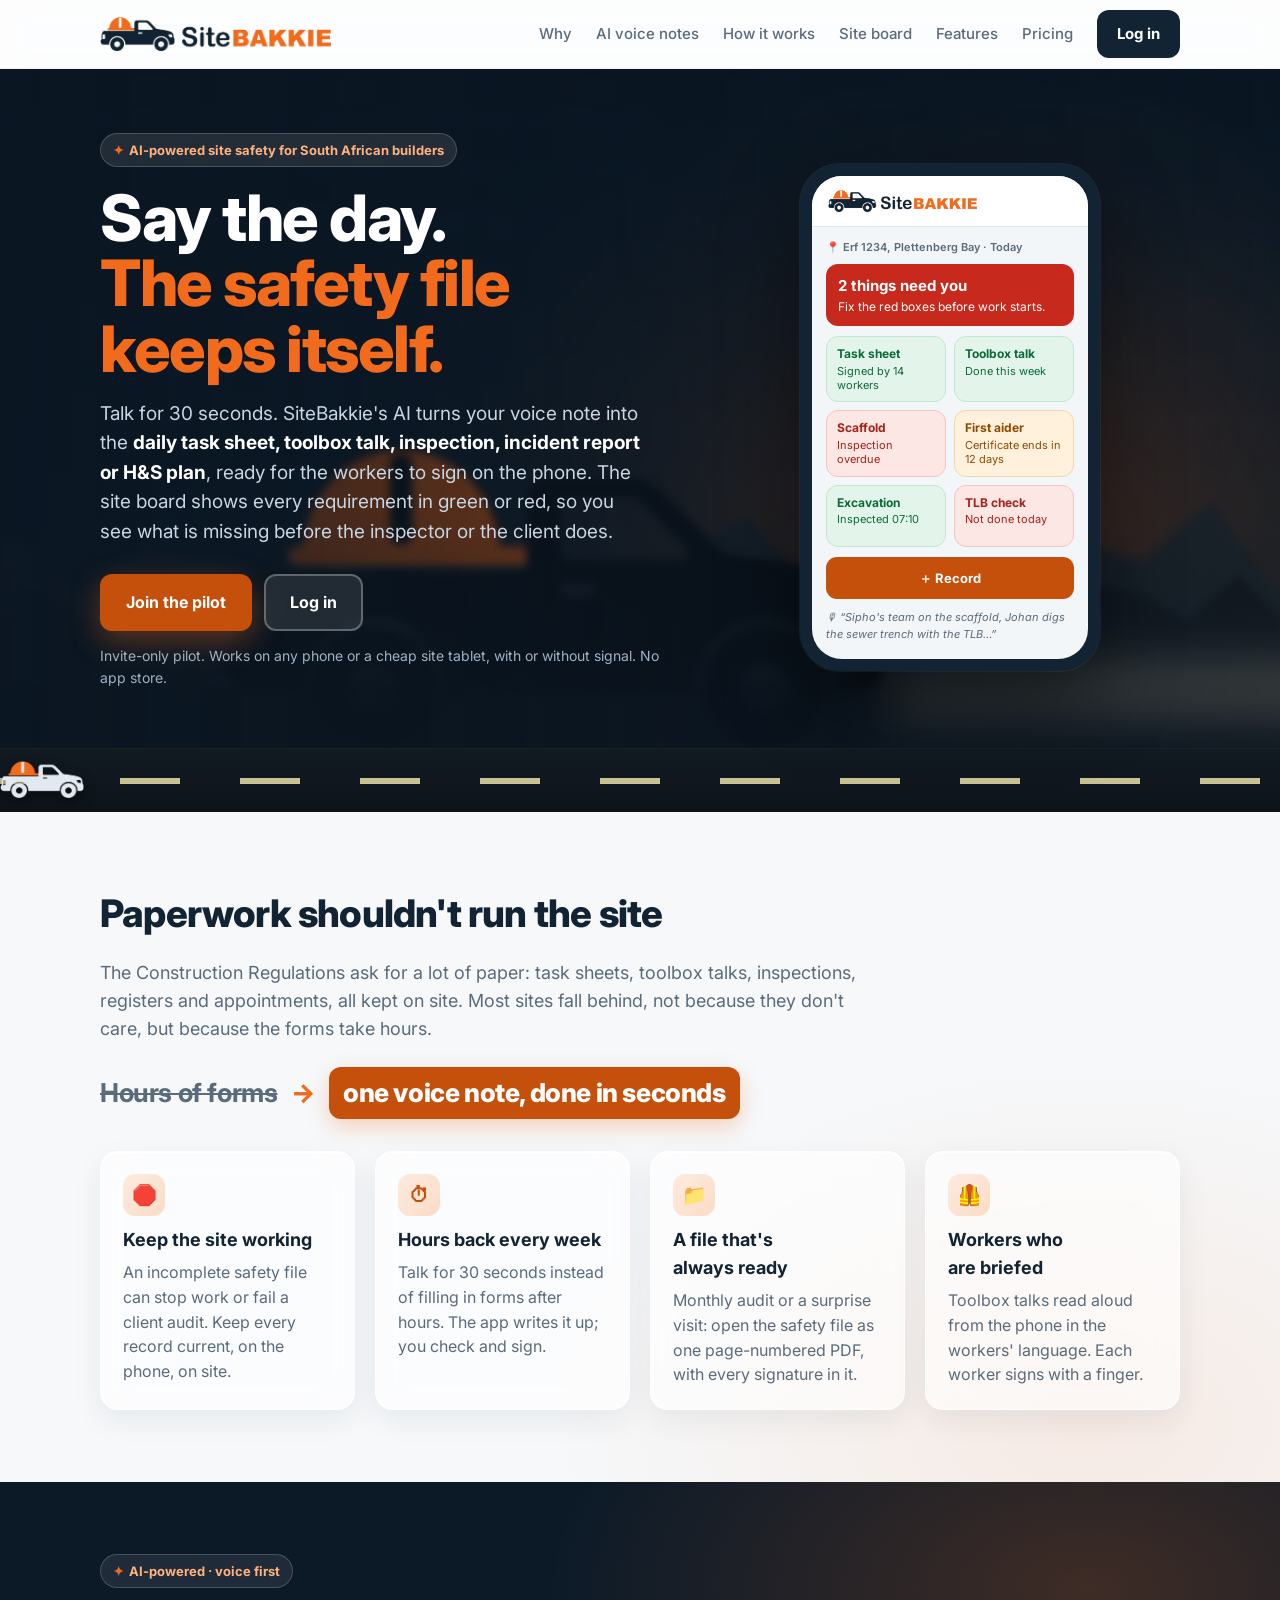
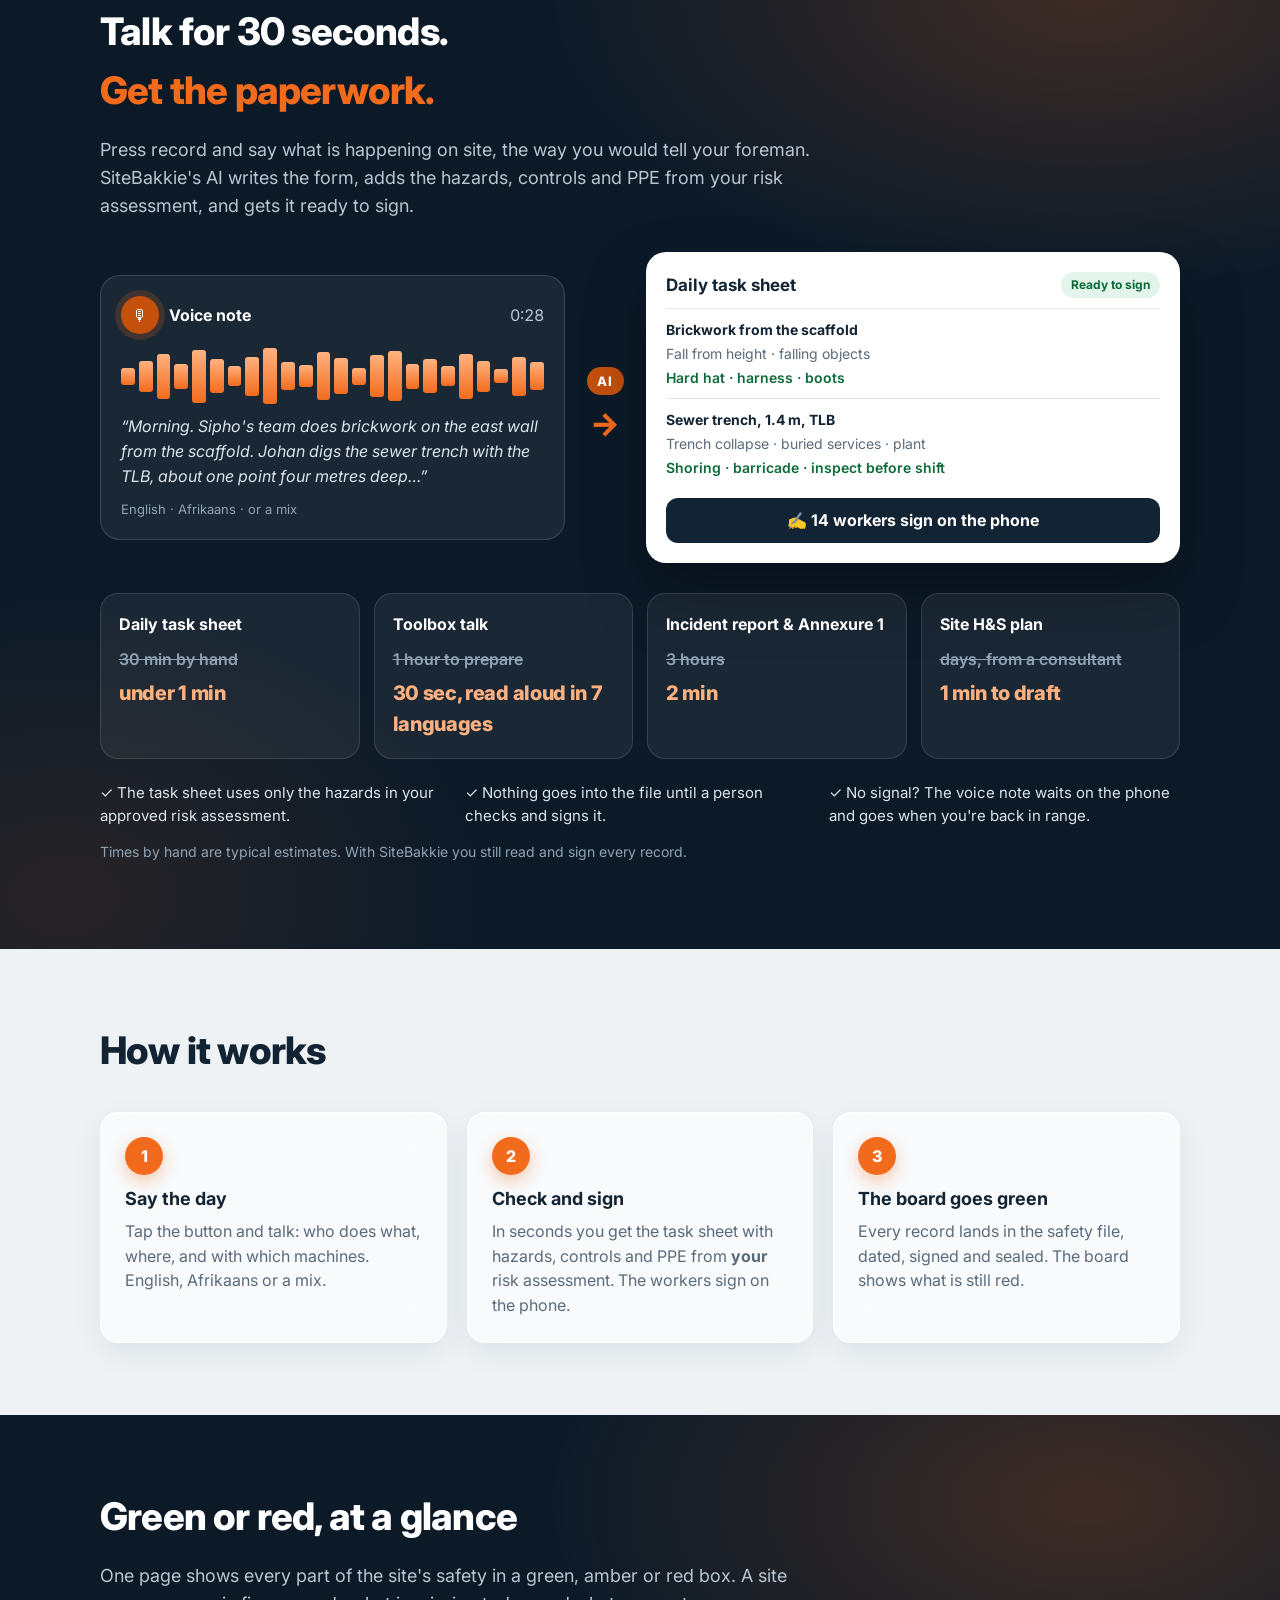
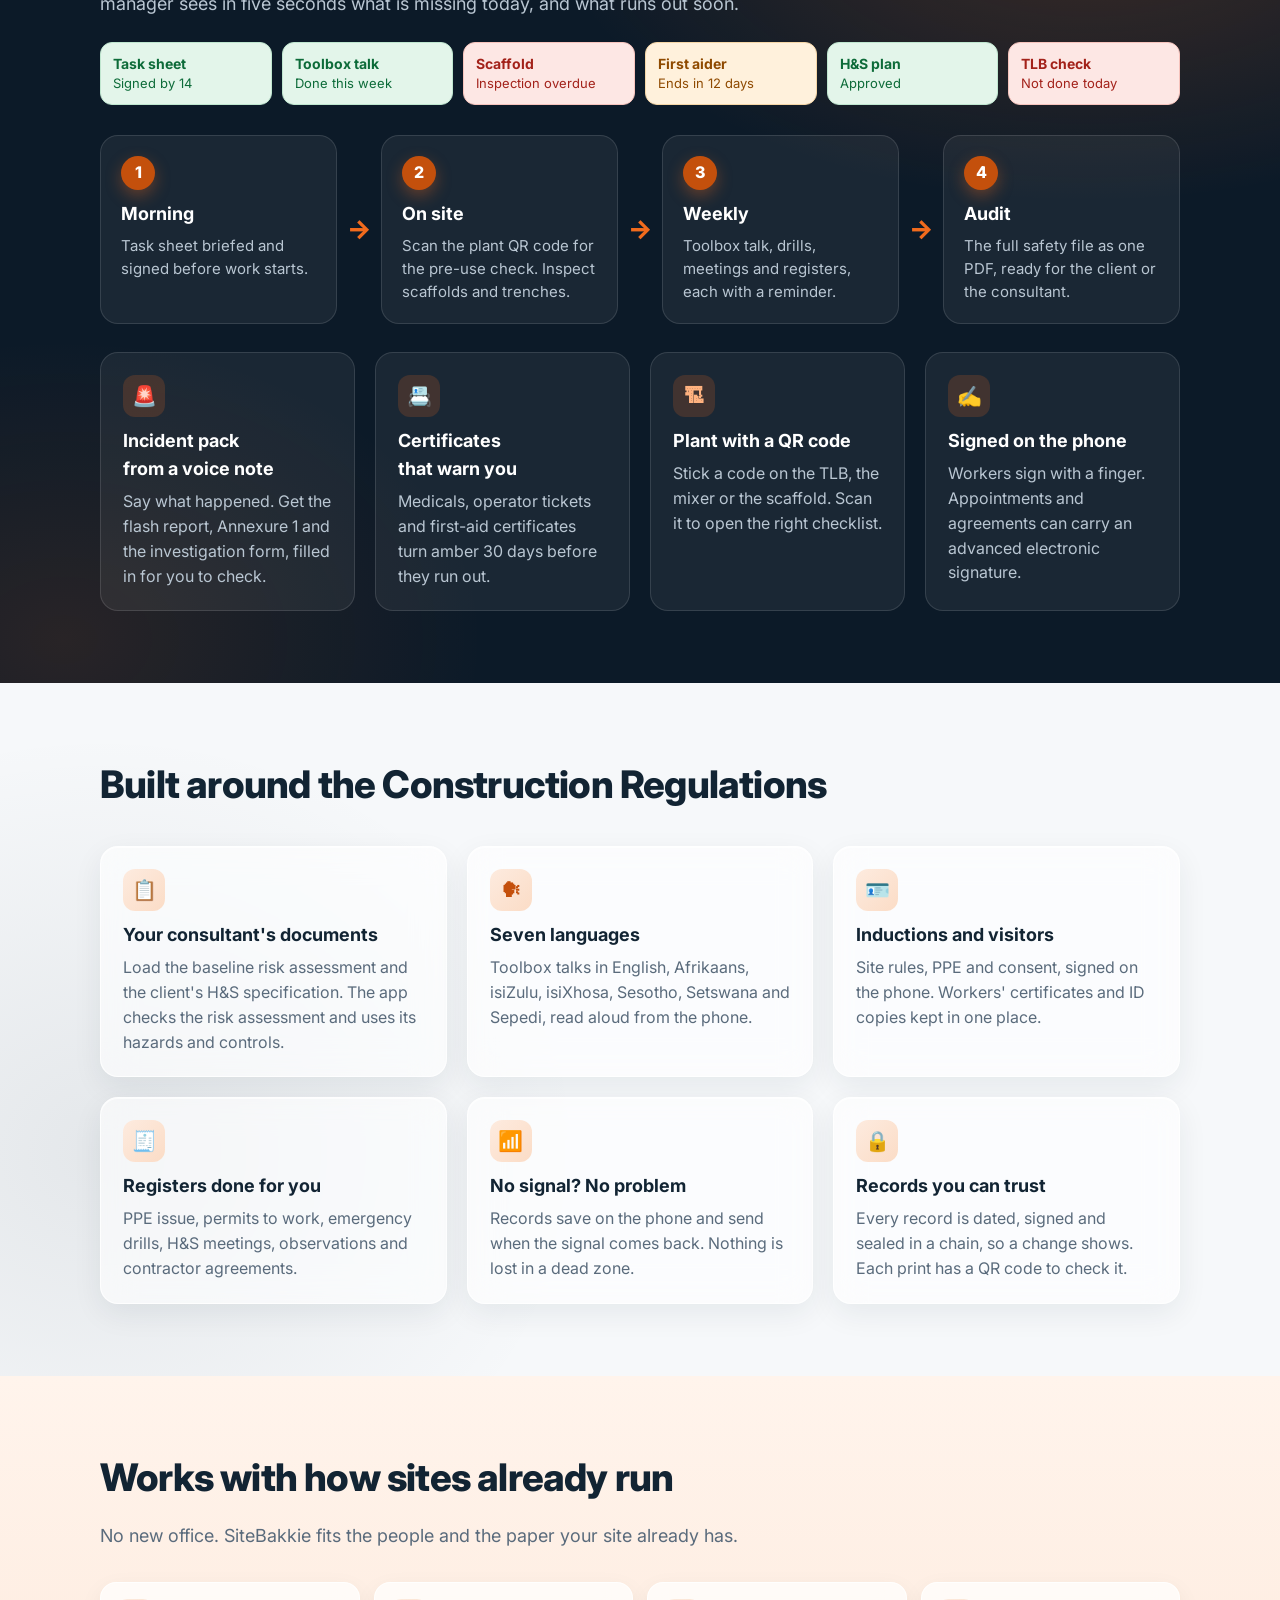
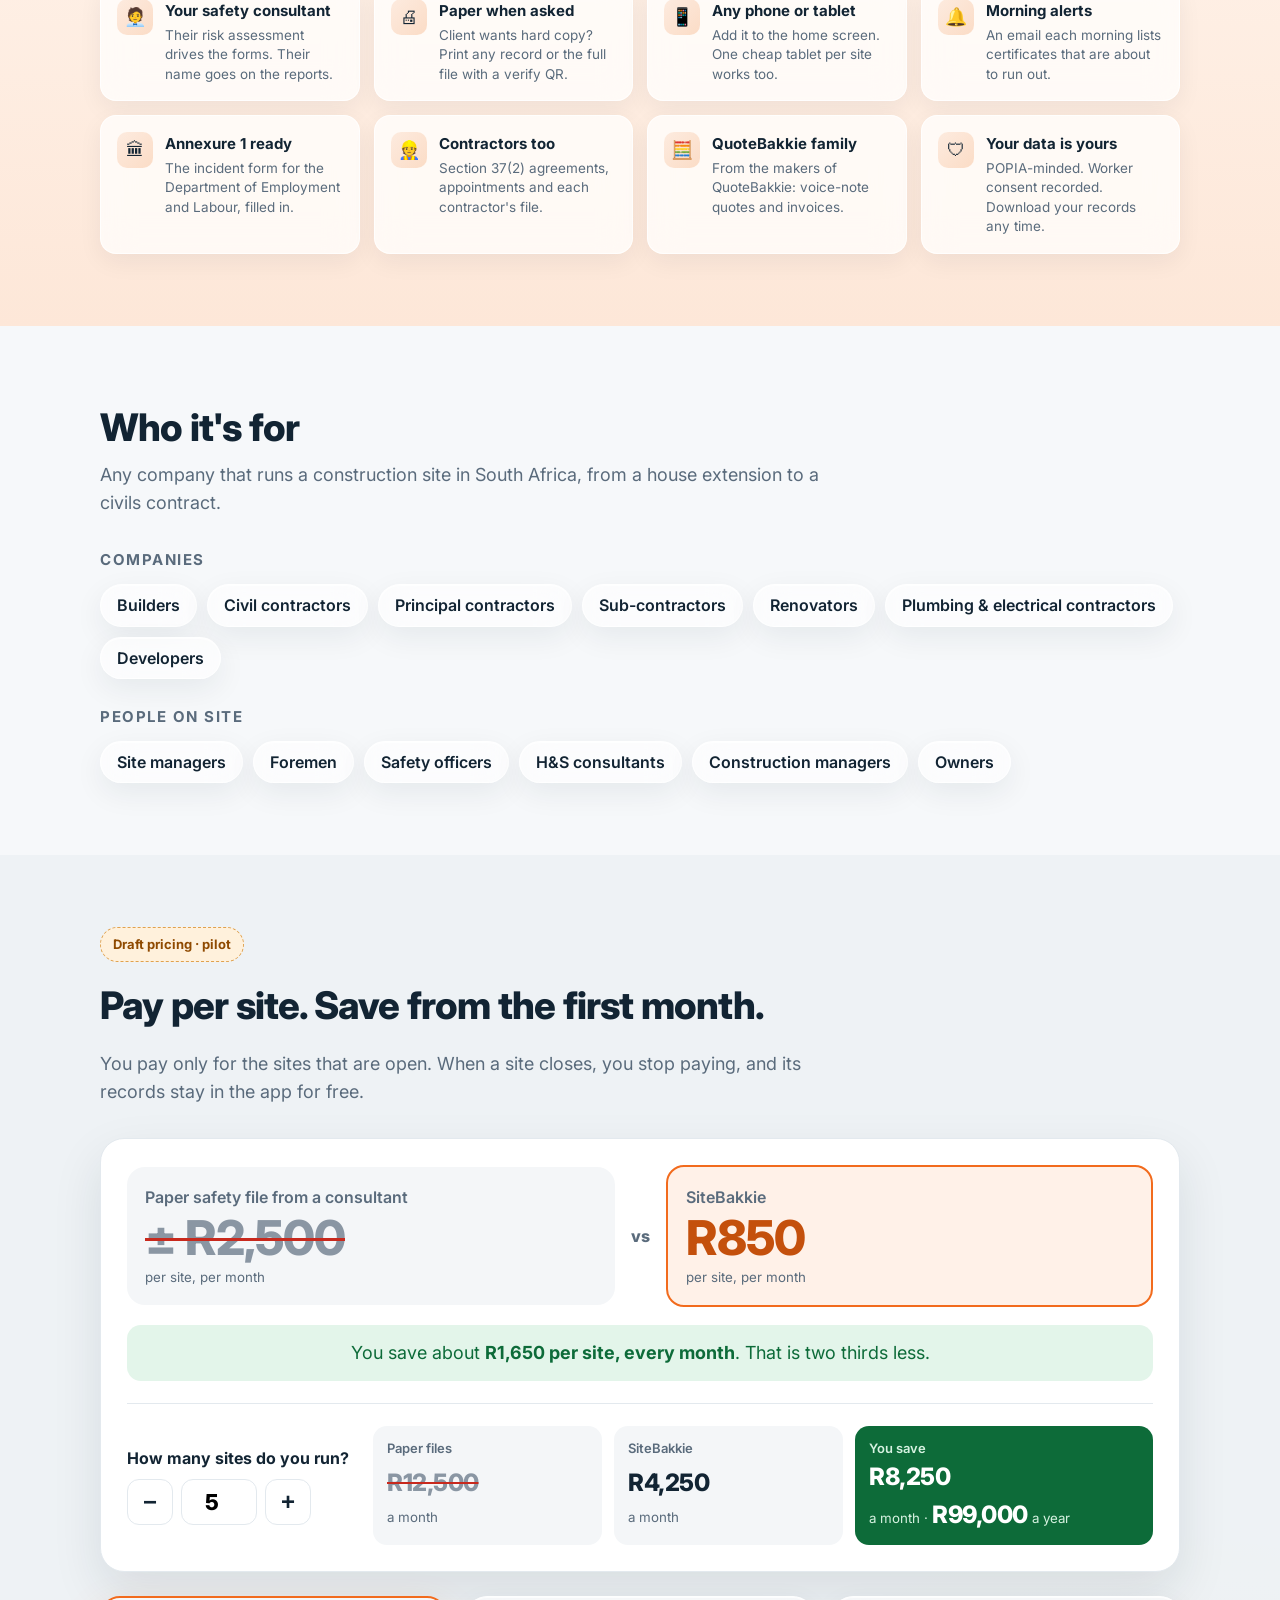
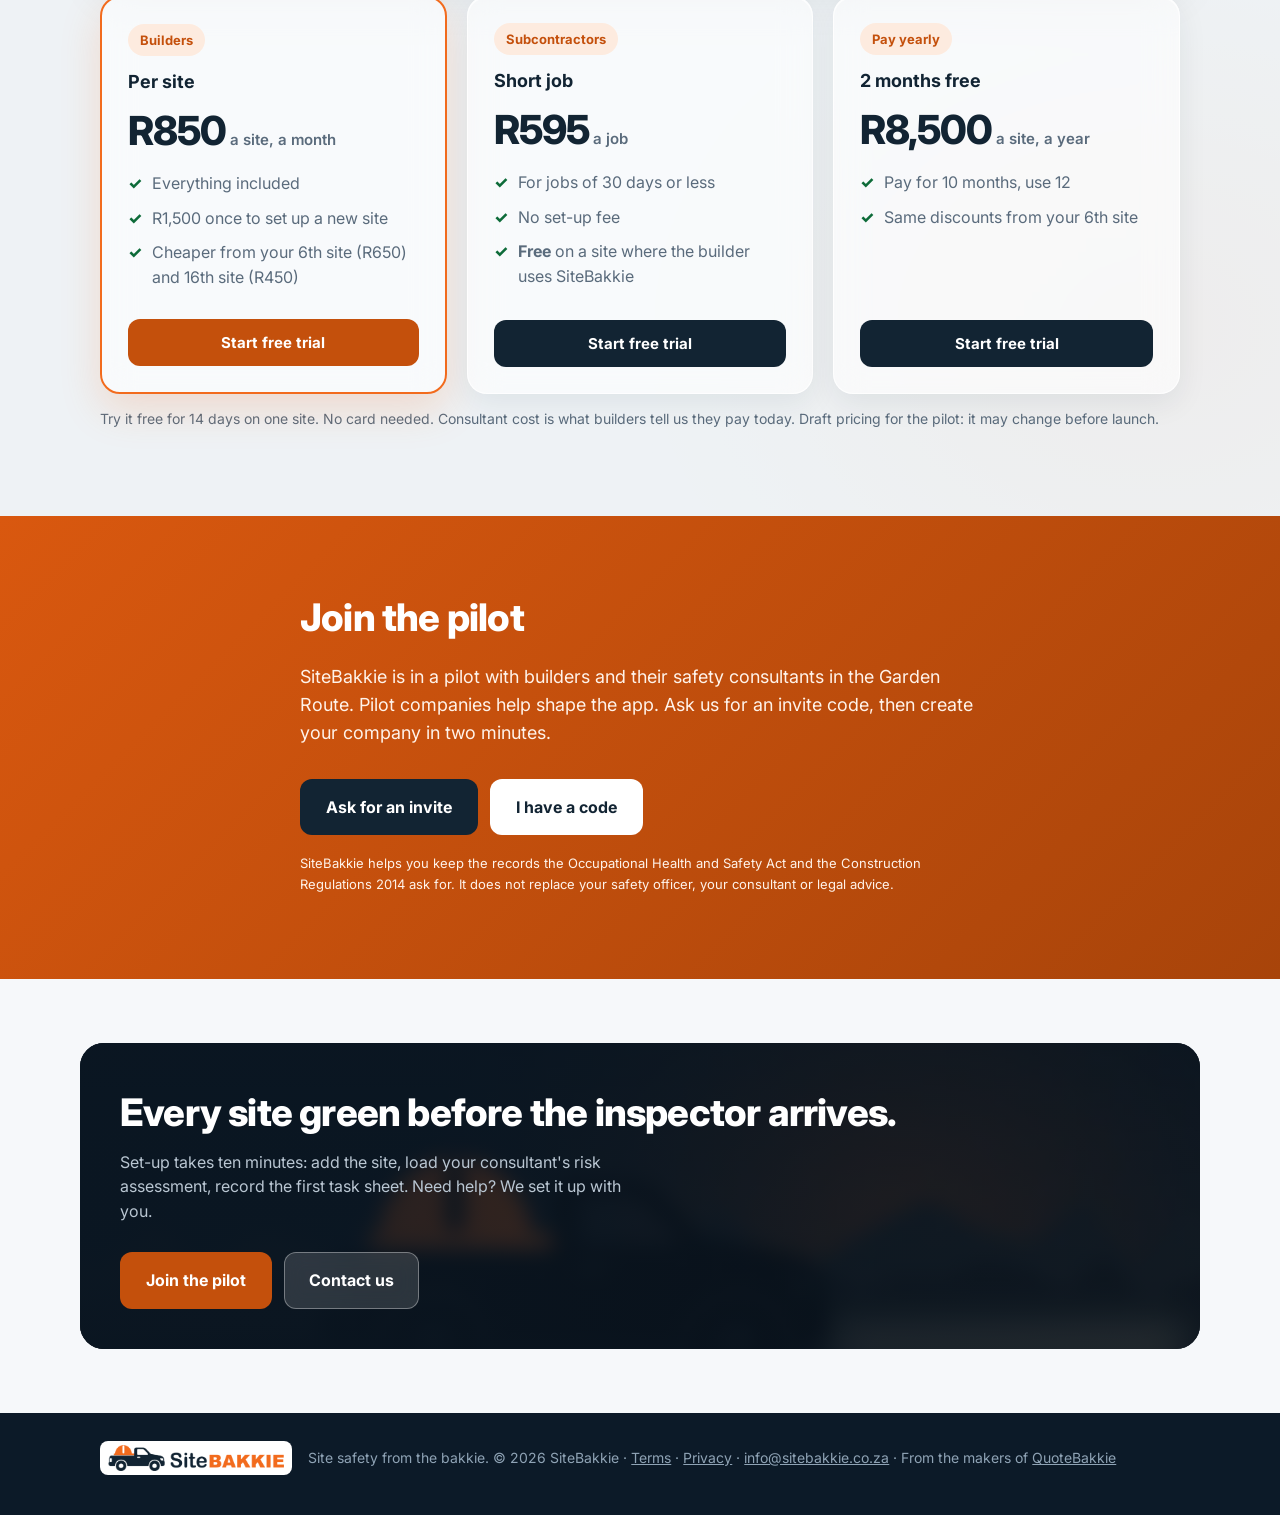
==== commit a17c2f45: "Landing: simpler pricing with a savings comparison and a sites calculator R2,500 consultant vs R850 " ====
--- a/web/index.html
+++ b/web/index.html
@@ -210,33 +210,47 @@
 
   <section id="pricing" class="band">
     <div class="wrap">
-      <span class="pill draft-pill">Draft pricing · pilot · may change before launch</span>
-      <h2 style="margin-top:14px">Pay per site, only while it's open</h2>
-      <p class="sub">You pay for the sites you run, and the price drops as you add more. When a site closes, billing stops and its records stay in your archive at no charge. Every plan includes every feature.</p>
+      <span class="pill draft-pill">Draft pricing · pilot</span>
+      <h2 style="margin-top:14px">Pay per site. Save from the first month.</h2>
+      <p class="sub">You pay only for the sites that are open. When a site closes, you stop paying, and its records stay in the app for free.</p>
+
+      <div class="save-card">
+        <div class="save-compare">
+          <div class="old"><span>Paper safety file from a consultant</span><b>± R2,500</b><small>per site, per month</small></div>
+          <div class="vs">vs</div>
+          <div class="new"><span>SiteBakkie</span><b>R850</b><small>per site, per month</small></div>
+        </div>
+        <div class="save-line">You save about <b>R1,650 per site, every month</b>. That is two thirds less.</div>
+        <div class="calc">
+          <div class="calc-in"><label for="calc-n">How many sites do you run?</label>
+            <div class="stepper"><button type="button" data-step="-1" aria-label="Fewer sites">−</button>
+              <input id="calc-n" type="number" inputmode="numeric" min="1" max="60" value="5">
+              <button type="button" data-step="1" aria-label="More sites">+</button></div></div>
+          <div class="calc-out">
+            <div><span>Paper files</span><b id="c-paper" class="strike">R12,500</b><small>a month</small></div>
+            <div><span>SiteBakkie</span><b id="c-sb">R4,250</b><small>a month</small></div>
+            <div class="win"><span>You save</span><b id="c-save">R8,250</b><small>a month · <b id="c-year">R99,000</b> a year</small></div>
+          </div>
+        </div>
+      </div>
+
       <div class="prices">
-        <div class="price founder-card"><span class="pill">Builders &amp; principal contractors</span>
-          <h3>Per site</h3><div class="amt">R850<span>/site/month</span></div>
-          <p>Plus <b>R1,500 set-up</b> per site, first month included. The monthly price drops from your sixth site.</p>
-          <table class="tiers">
-            <tr><td>Sites 1–5</td><td>R850</td></tr>
-            <tr><td>Sites 6–15</td><td>R650</td></tr>
-            <tr><td>Site 16 onwards</td><td>R450</td></tr>
-          </table>
+        <div class="price founder-card"><span class="pill">Builders</span>
+          <h3>Per site</h3><div class="amt">R850<span> a site, a month</span></div>
+          <ul class="ticks"><li>Everything included</li><li>R1,500 once to set up a new site</li>
+            <li>Cheaper from your 6th site (R650) and 16th site (R450)</li></ul>
           <a href="/app.html#signup" class="btn btn-accent">Start free trial</a></div>
         <div class="price"><span class="pill">Subcontractors</span>
-          <h3>Short job</h3><div class="amt">R595<span>/job</span></div>
-          <p>For a job of 30 days or less. No set-up fee. Working on a site that a SiteBakkie builder runs? <b>You pay nothing</b>: the builder's site covers you.</p>
+          <h3>Short job</h3><div class="amt">R595<span> a job</span></div>
+          <ul class="ticks"><li>For jobs of 30 days or less</li><li>No set-up fee</li>
+            <li><b>Free</b> on a site where the builder uses SiteBakkie</li></ul>
           <a href="/app.html#signup" class="btn btn-dark">Start free trial</a></div>
-        <div class="price"><span class="pill">Save 2 months</span>
-          <h3>Annual</h3><div class="amt">R8,500<span>/site/year</span></div>
-          <p>Pay 10 months, get 12, for each site. Sites 6–15 are R6,500 a year, and site 16 onwards R4,500.</p>
+        <div class="price"><span class="pill">Pay yearly</span>
+          <h3>2 months free</h3><div class="amt">R8,500<span> a site, a year</span></div>
+          <ul class="ticks"><li>Pay for 10 months, use 12</li><li>Same discounts from your 6th site</li></ul>
           <a href="/app.html#signup" class="btn btn-dark">Start free trial</a></div>
       </div>
-      <div class="example">
-        <div><b>Example: a builder with 10 open sites</b><br>5 × R850 + 5 × R650 = <b>R7,500 a month</b>, or R75,000 a year on the annual plan.</div>
-        <div class="example-vs">Paper safety files at about R2,500 per site: <b>R25,000 a month</b>.</div>
-      </div>
-      <p class="fine">14 days free on one site, no card needed. Closed sites stay readable at no charge. Subcontractors on a SiteBakkie builder's site are free. Draft pricing for the pilot: it may change before launch.</p>
+      <p class="fine">Try it free for 14 days on one site. No card needed. Consultant cost is what builders tell us they pay today. Draft pricing for the pilot: it may change before launch.</p>
     </div>
   </section>
 
@@ -274,6 +288,24 @@
 </footer>
 
 <script>
+  // Savings calculator: SiteBakkie's volume steps against about R2,500 a site for paper files.
+  (function () {
+    var n = document.getElementById("calc-n"); if (!n) return;
+    var rand = function (v) { return "R" + Math.round(v).toString().replace(/\B(?=(\d{3})+(?!\d))/g, ","); };
+    var cost = function (k) { var t = 0; for (var i = 1; i <= k; i++) t += i <= 5 ? 850 : i <= 15 ? 650 : 450; return t; };
+    var show = function () {
+      var k = Math.max(1, Math.min(60, parseInt(n.value, 10) || 1)); n.value = k;
+      var paper = k * 2500, sb = cost(k);
+      document.getElementById("c-paper").textContent = rand(paper);
+      document.getElementById("c-sb").textContent = rand(sb);
+      document.getElementById("c-save").textContent = rand(paper - sb);
+      document.getElementById("c-year").textContent = rand((paper - sb) * 12);
+    };
+    document.querySelectorAll("[data-step]").forEach(function (b) {
+      b.onclick = function () { n.value = (parseInt(n.value, 10) || 0) + parseInt(b.dataset.step, 10); show(); };
+    });
+    n.oninput = show; show();
+  })();
   // Someone who has logged in before sees "Open app" instead of "Log in".
   try {
     if (localStorage.getItem("ss-token"))
--- a/web/landing.css
+++ b/web/landing.css
@@ -305,3 +305,41 @@
 .board-strip .tile b { font-size: 14px; }
 @media (max-width: 960px) { .board-strip { grid-template-columns: repeat(3, 1fr); } }
 @media (max-width: 480px) { .board-strip { grid-template-columns: repeat(2, 1fr); } }
+
+/* ================= simple pricing ================= */
+.save-card { background: #fff; border-radius: 24px; padding: 26px; margin-bottom: 24px;
+  box-shadow: 0 20px 50px rgba(18,36,51,.10); border: 1px solid var(--line); }
+.save-compare { display: grid; grid-template-columns: 1fr auto 1fr; gap: 16px; align-items: center; }
+.save-compare > div:not(.vs) { border-radius: 18px; padding: 18px; display: grid; gap: 2px; }
+.save-compare span { font-weight: 600; color: var(--muted); }
+.save-compare b { font-size: clamp(34px, 5vw, 48px); font-weight: 800; letter-spacing: -1px; line-height: 1.1; }
+.save-compare small { color: var(--muted); }
+.save-compare .old { background: #f4f6f8; }
+.save-compare .old b { color: #8a96a3; text-decoration: line-through; text-decoration-thickness: 3px; text-decoration-color: #c8291d; }
+.save-compare .new { background: #fff1e8; border: 2px solid var(--accent); }
+.save-compare .new b { color: var(--accent-dk); }
+.vs { font-weight: 800; color: var(--muted); }
+.save-line { margin: 18px 0 0; padding: 14px 18px; border-radius: 14px; background: #e3f5ea; color: #0d6b39; font-size: 18px; text-align: center; }
+.calc { display: grid; grid-template-columns: auto 1fr; gap: 24px; align-items: center; margin-top: 22px; padding-top: 22px; border-top: 1px solid var(--line); }
+.calc-in label { display: block; font-weight: 700; margin-bottom: 8px; }
+.stepper { display: flex; align-items: center; gap: 8px; }
+.stepper button { width: 46px; height: 46px; border-radius: 12px; border: 1.5px solid var(--line); background: #fff; font-size: 24px; font-weight: 700; cursor: pointer; color: var(--ink); }
+.stepper button:hover { border-color: var(--accent); }
+.stepper input { width: 76px; height: 46px; text-align: center; font: inherit; font-size: 22px; font-weight: 800; border: 1.5px solid var(--line); border-radius: 12px; }
+.calc-out { display: grid; grid-template-columns: 1fr 1fr 1.3fr; gap: 12px; }
+.calc-out > div { border-radius: 14px; padding: 12px 14px; background: #f4f6f8; display: grid; }
+.calc-out span { font-size: 13px; color: var(--muted); font-weight: 600; }
+.calc-out b { font-size: 24px; font-weight: 800; letter-spacing: -.5px; }
+.calc-out small { color: var(--muted); }
+.calc-out .strike { color: #8a96a3; text-decoration: line-through; text-decoration-color: #c8291d; }
+.calc-out .win { background: #0d6b39; color: #fff; }
+.calc-out .win span, .calc-out .win small { color: #d6f2e1; }
+.calc-out .win b { color: #fff; }
+.ticks { list-style: none; padding: 0; margin: 4px 0 16px; flex: 1; color: var(--muted); }
+.ticks li { padding: 5px 0 5px 24px; position: relative; }
+.ticks li::before { content: "✓"; position: absolute; left: 0; color: #0d6b39; font-weight: 800; }
+.price .amt span { font-size: 15px; }
+@media (max-width: 860px) {
+  .save-compare { grid-template-columns: 1fr; } .vs { text-align: center; }
+  .calc { grid-template-columns: 1fr; } .calc-out { grid-template-columns: 1fr 1fr; } .calc-out .win { grid-column: 1 / -1; }
+}
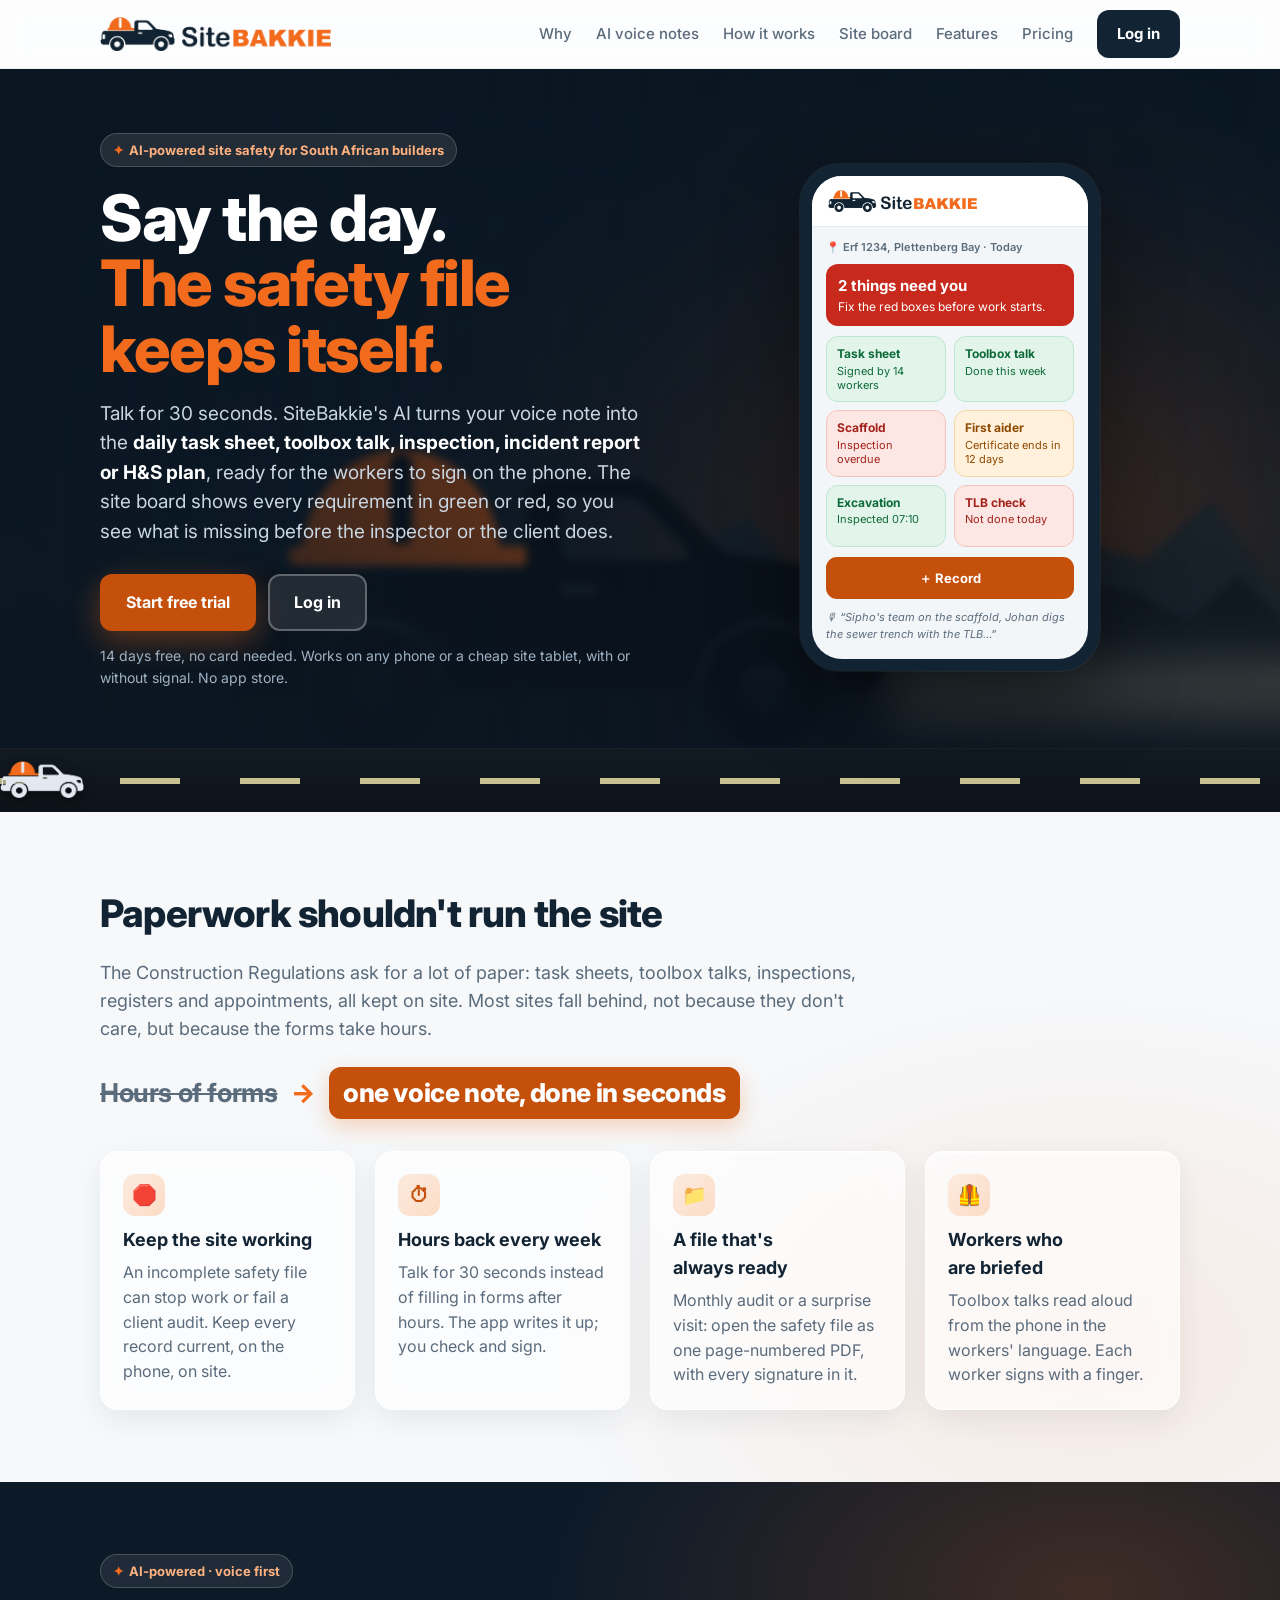
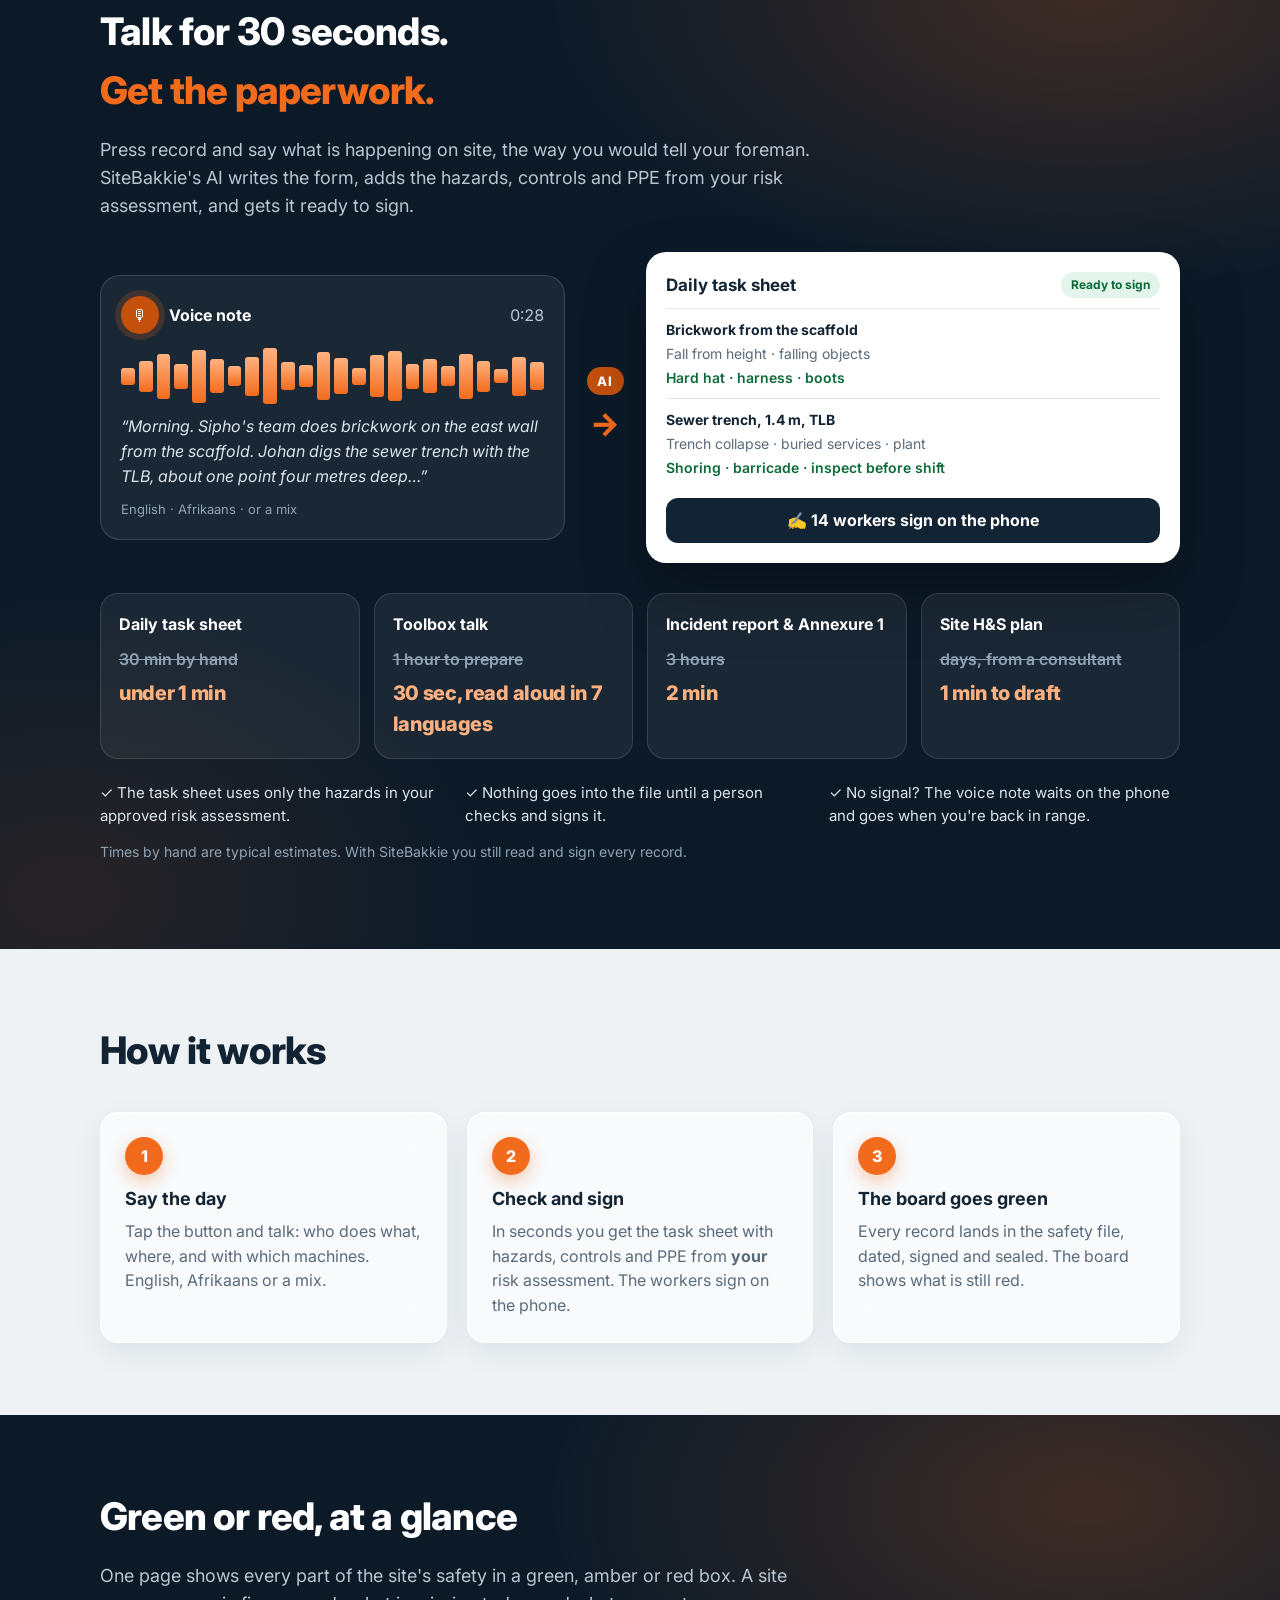
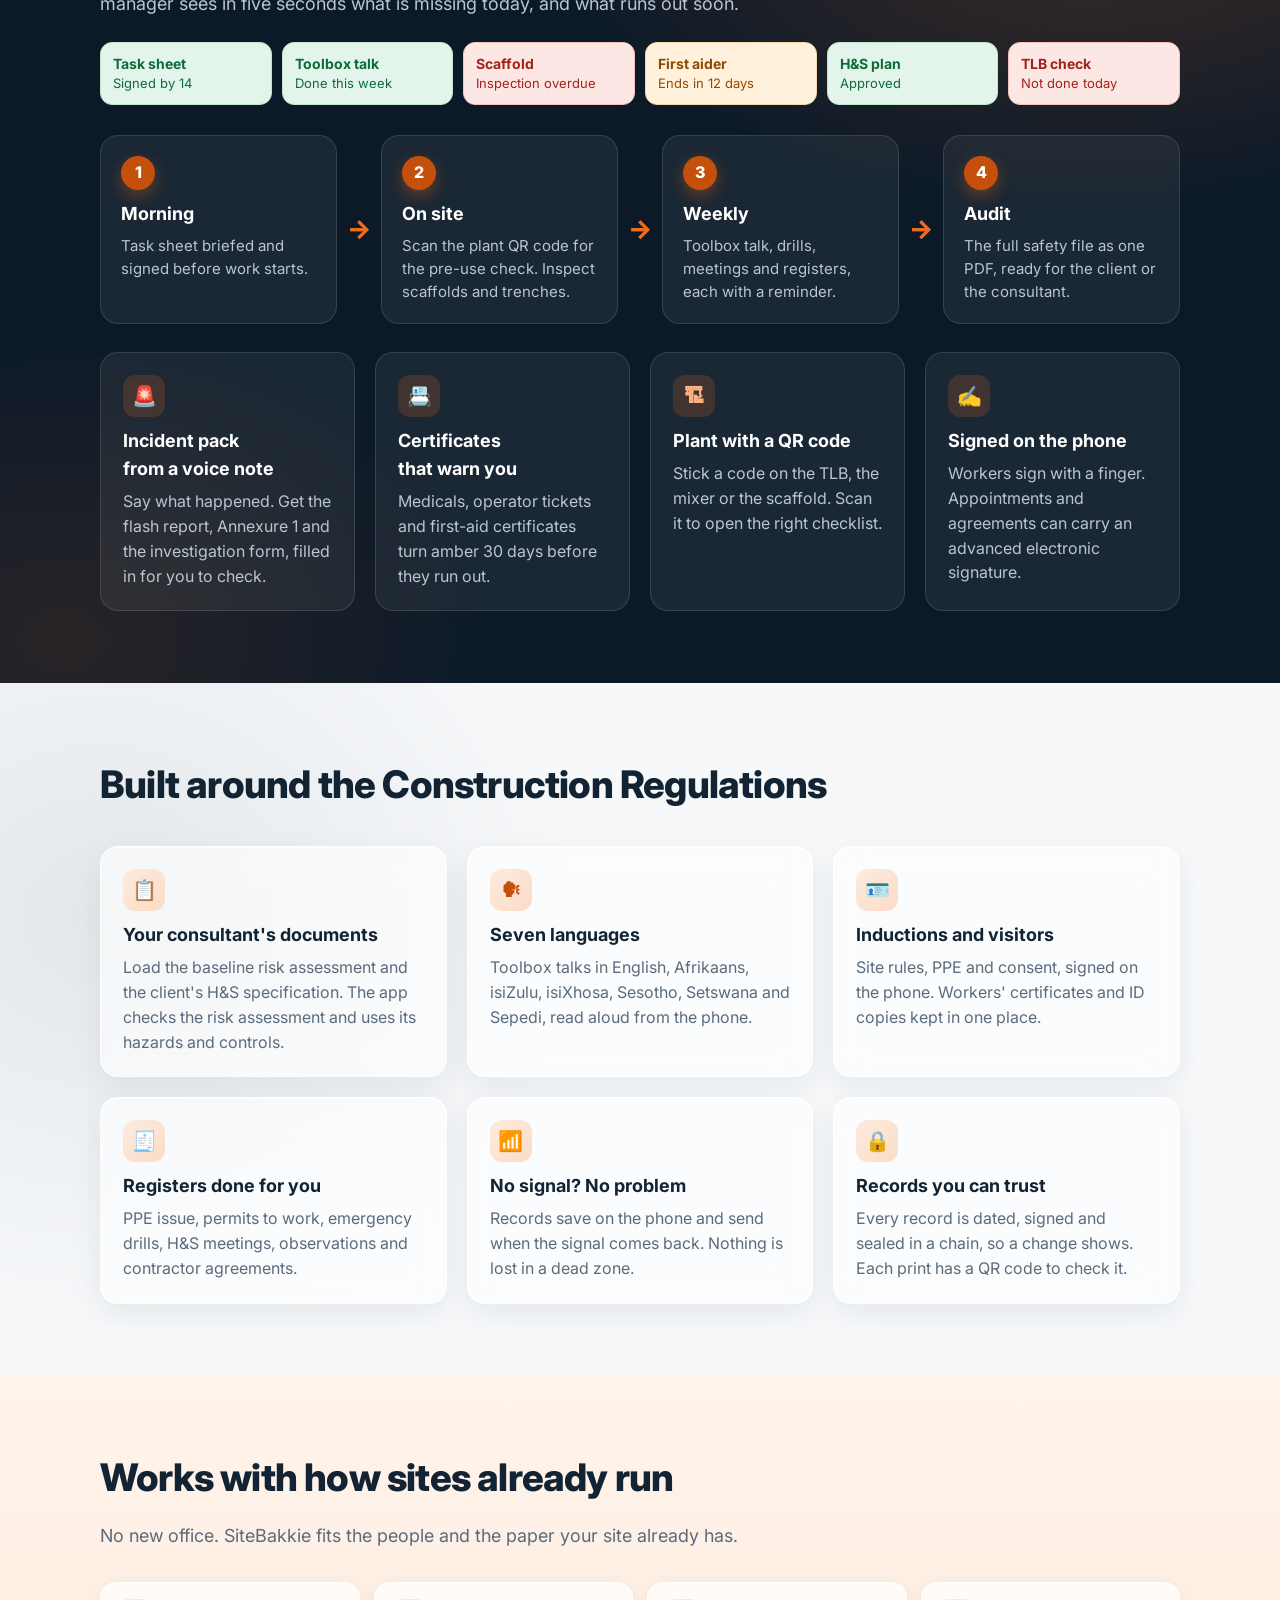
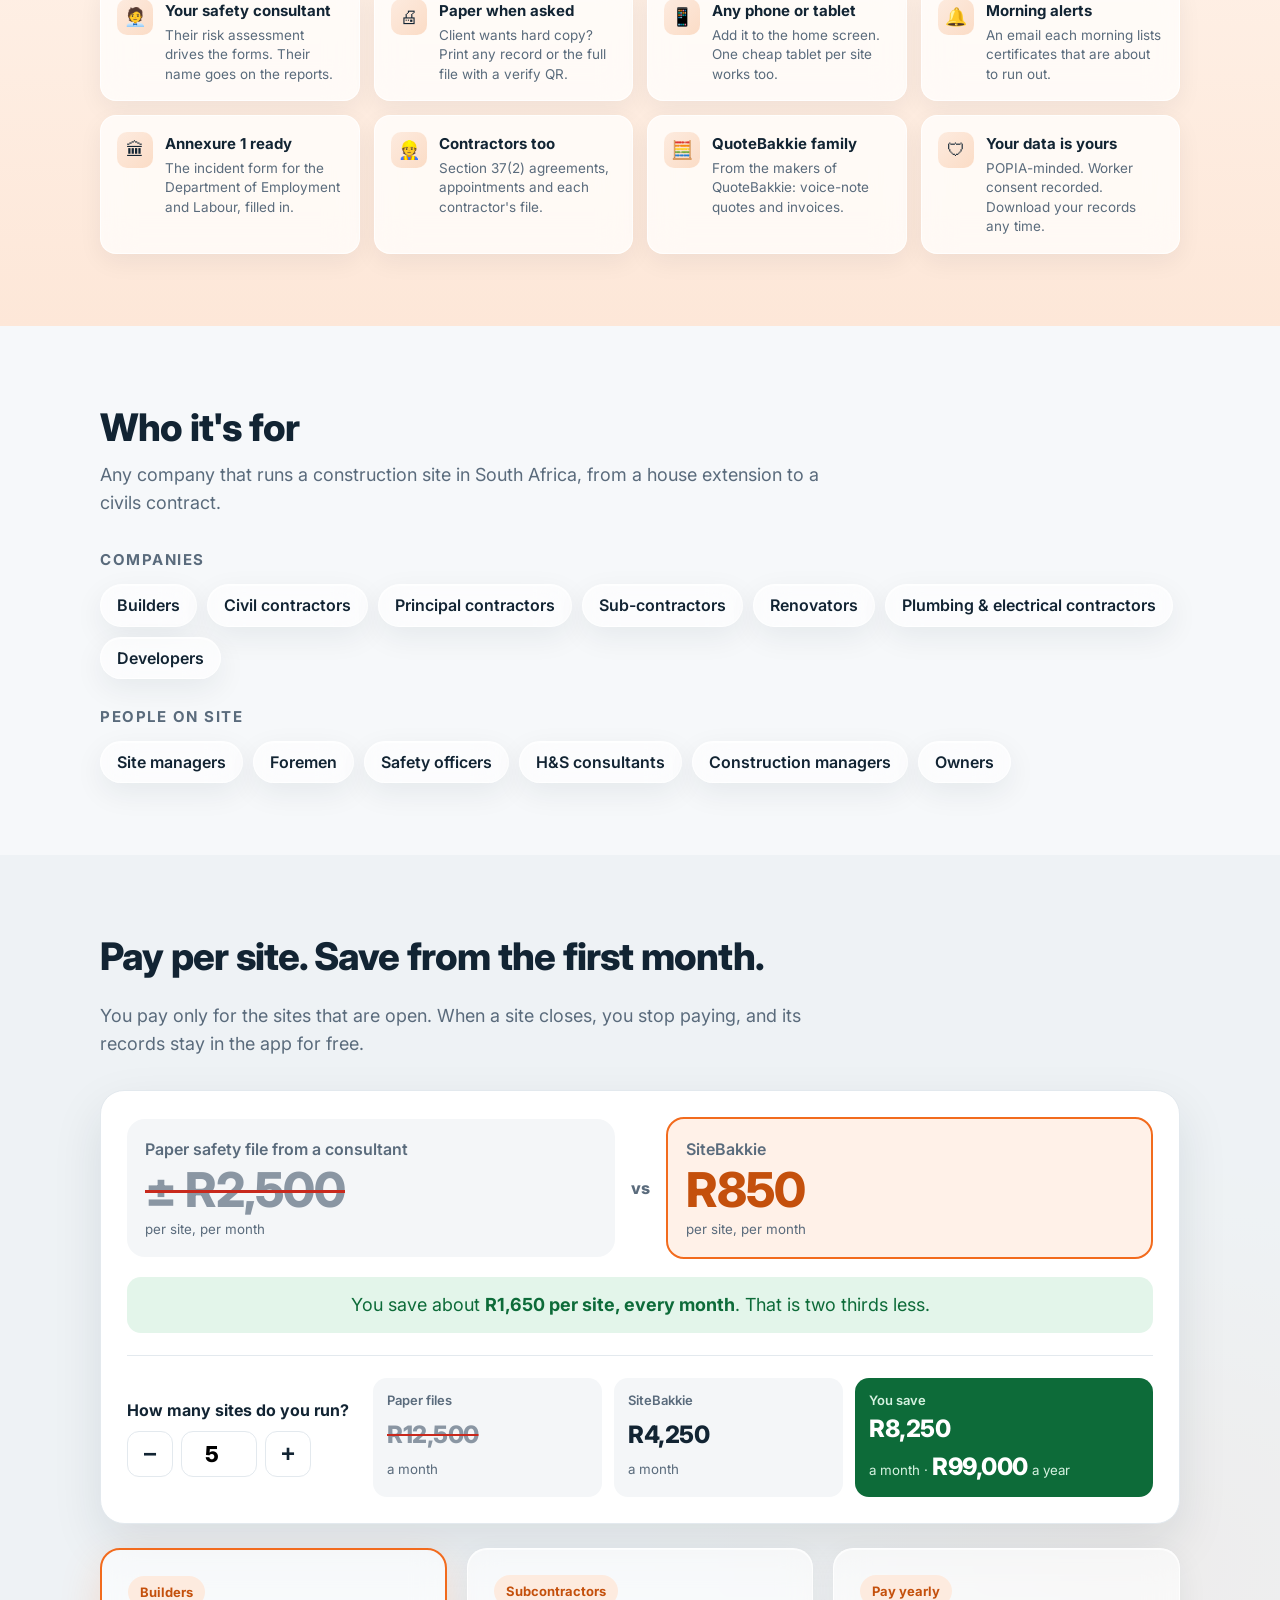
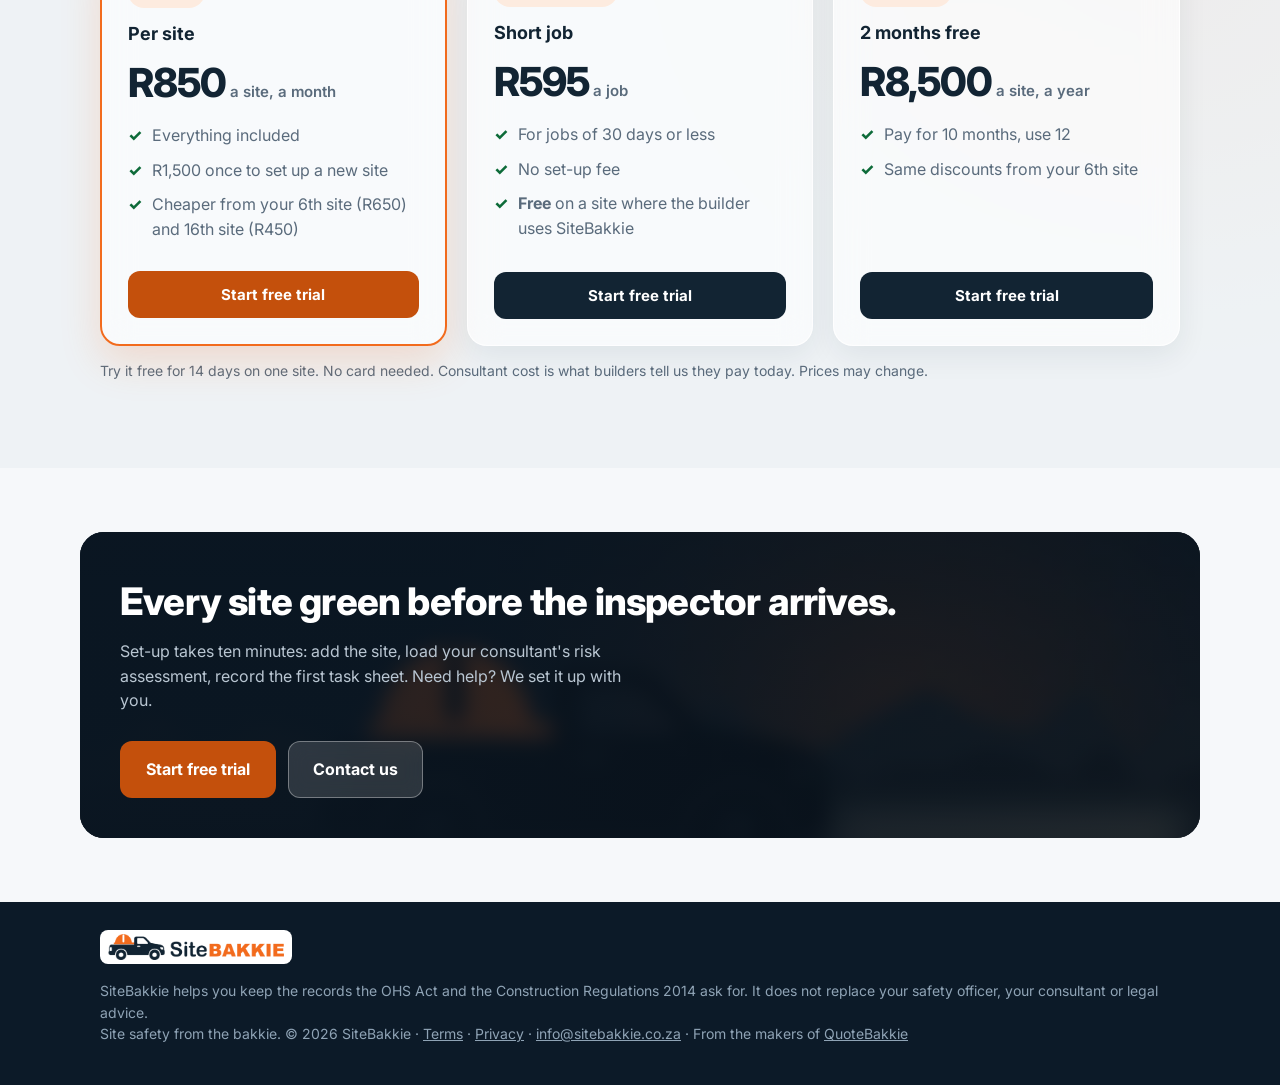
==== commit 637e0f7a: "Landing: remove the pilot section and pilot wording; legal note moves to the footer Co-Authored-By: " ====
--- a/web/index.html
+++ b/web/index.html
@@ -45,10 +45,10 @@
         <h1>Say the day.<br><span class="accent">The safety file keeps itself.</span></h1>
         <p class="lead">Talk for 30 seconds. SiteBakkie's AI turns your voice note into the <b>daily task sheet, toolbox talk, inspection, incident report or H&amp;S plan</b>, ready for the workers to sign on the phone. The site board shows every requirement in green or red, so you see what is missing before the inspector or the client does.</p>
         <div class="ctas">
-          <a href="/app.html#signup" class="btn btn-accent btn-lg">Join the pilot</a>
+          <a href="/app.html#signup" class="btn btn-accent btn-lg">Start free trial</a>
           <a href="/app.html" class="btn btn-ghost btn-lg" id="login-hero">Log in</a>
         </div>
-        <p class="fine">Invite-only pilot. Works on any phone or a cheap site tablet, with or without signal. No app store.</p>
+        <p class="fine">14 days free, no card needed. Works on any phone or a cheap site tablet, with or without signal. No app store.</p>
       </div>
 
       <!-- Phone mock: the site board -->
@@ -210,8 +210,7 @@
 
   <section id="pricing" class="band">
     <div class="wrap">
-      <span class="pill draft-pill">Draft pricing · pilot</span>
-      <h2 style="margin-top:14px">Pay per site. Save from the first month.</h2>
+      <h2>Pay per site. Save from the first month.</h2>
       <p class="sub">You pay only for the sites that are open. When a site closes, you stop paying, and its records stay in the app for free.</p>
 
       <div class="save-card">
@@ -250,19 +249,7 @@
           <ul class="ticks"><li>Pay for 10 months, use 12</li><li>Same discounts from your 6th site</li></ul>
           <a href="/app.html#signup" class="btn btn-dark">Start free trial</a></div>
       </div>
-      <p class="fine">Try it free for 14 days on one site. No card needed. Consultant cost is what builders tell us they pay today. Draft pricing for the pilot: it may change before launch.</p>
-    </div>
-  </section>
-
-  <section id="pilot" class="warm">
-    <div class="wrap pilot">
-      <h2>Join the pilot</h2>
-      <p class="sub">SiteBakkie is in a pilot with builders and their safety consultants in the Garden Route. Pilot companies help shape the app. Ask us for an invite code, then create your company in two minutes.</p>
-      <div class="ctas">
-        <a href="mailto:info@sitebakkie.co.za?subject=SiteBakkie%20pilot" class="btn btn-dark btn-lg">Ask for an invite</a>
-        <a href="/app.html#signup" class="btn btn-light btn-lg">I have a code</a>
-      </div>
-      <p class="legal">SiteBakkie helps you keep the records the Occupational Health and Safety Act and the Construction Regulations 2014 ask for. It does not replace your safety officer, your consultant or legal advice.</p>
+      <p class="fine">Try it free for 14 days on one site. No card needed. Consultant cost is what builders tell us they pay today. Prices may change.</p>
     </div>
   </section>
 
@@ -273,7 +260,7 @@
         <p>Set-up takes ten minutes: add the site, load your consultant's risk assessment, record the first task sheet. Need help? We set it up with you.</p>
       </div>
       <div class="ctas">
-        <a href="/app.html#signup" class="btn btn-accent btn-lg">Join the pilot</a>
+        <a href="/app.html#signup" class="btn btn-accent btn-lg">Start free trial</a>
         <a href="mailto:info@sitebakkie.co.za" class="btn btn-light btn-lg">Contact us</a>
       </div>
     </div>
@@ -283,7 +270,7 @@
 <footer class="foot-dark">
   <div class="wrap footrow">
     <img src="logo.png" alt="SiteBakkie" height="26">
-    <span>Site safety from the bakkie. © 2026 SiteBakkie · <a href="/terms.html">Terms</a> · <a href="/privacy.html">Privacy</a> · <a href="mailto:info@sitebakkie.co.za">info@sitebakkie.co.za</a> · From the makers of <a href="https://www.quotebakkie.co.za">QuoteBakkie</a></span>
+    <span>SiteBakkie helps you keep the records the OHS Act and the Construction Regulations 2014 ask for. It does not replace your safety officer, your consultant or legal advice.<br>Site safety from the bakkie. © 2026 SiteBakkie · <a href="/terms.html">Terms</a> · <a href="/privacy.html">Privacy</a> · <a href="mailto:info@sitebakkie.co.za">info@sitebakkie.co.za</a> · From the makers of <a href="https://www.quotebakkie.co.za">QuoteBakkie</a></span>
   </div>
 </footer>
 
